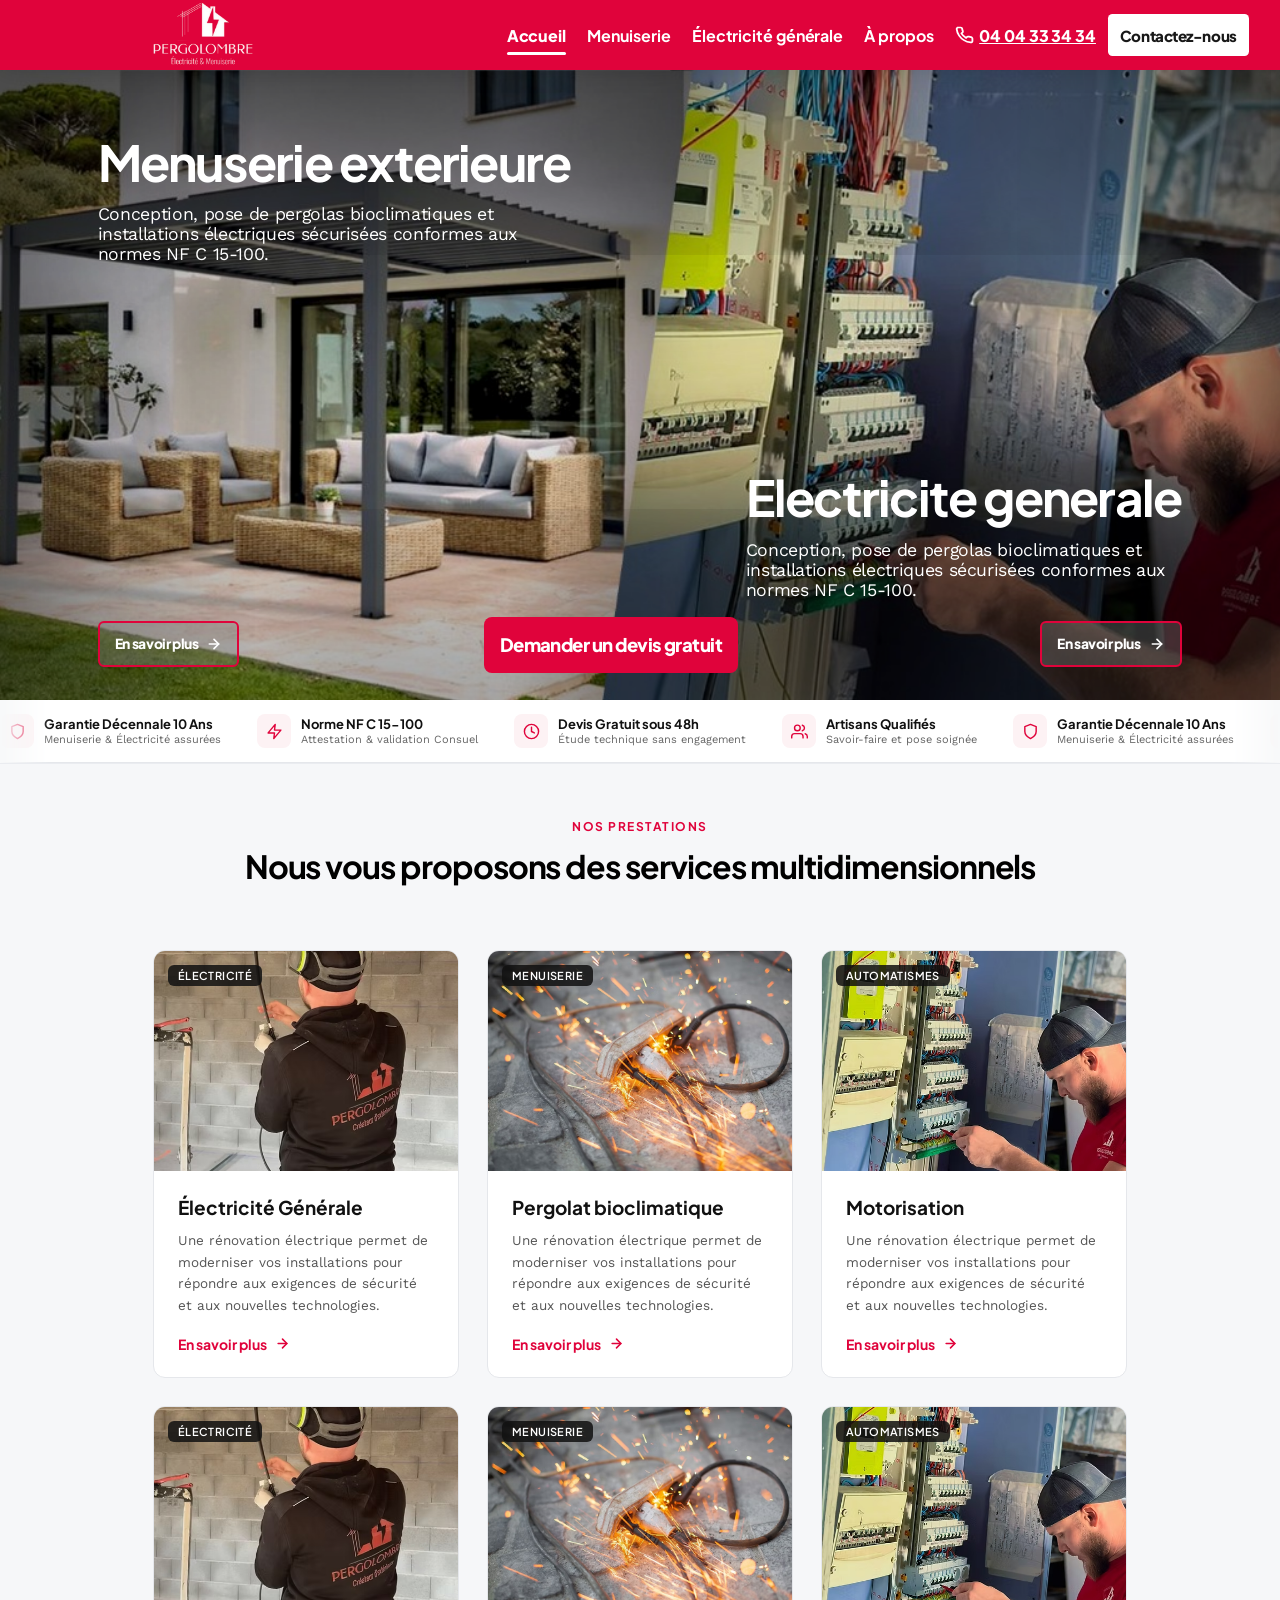
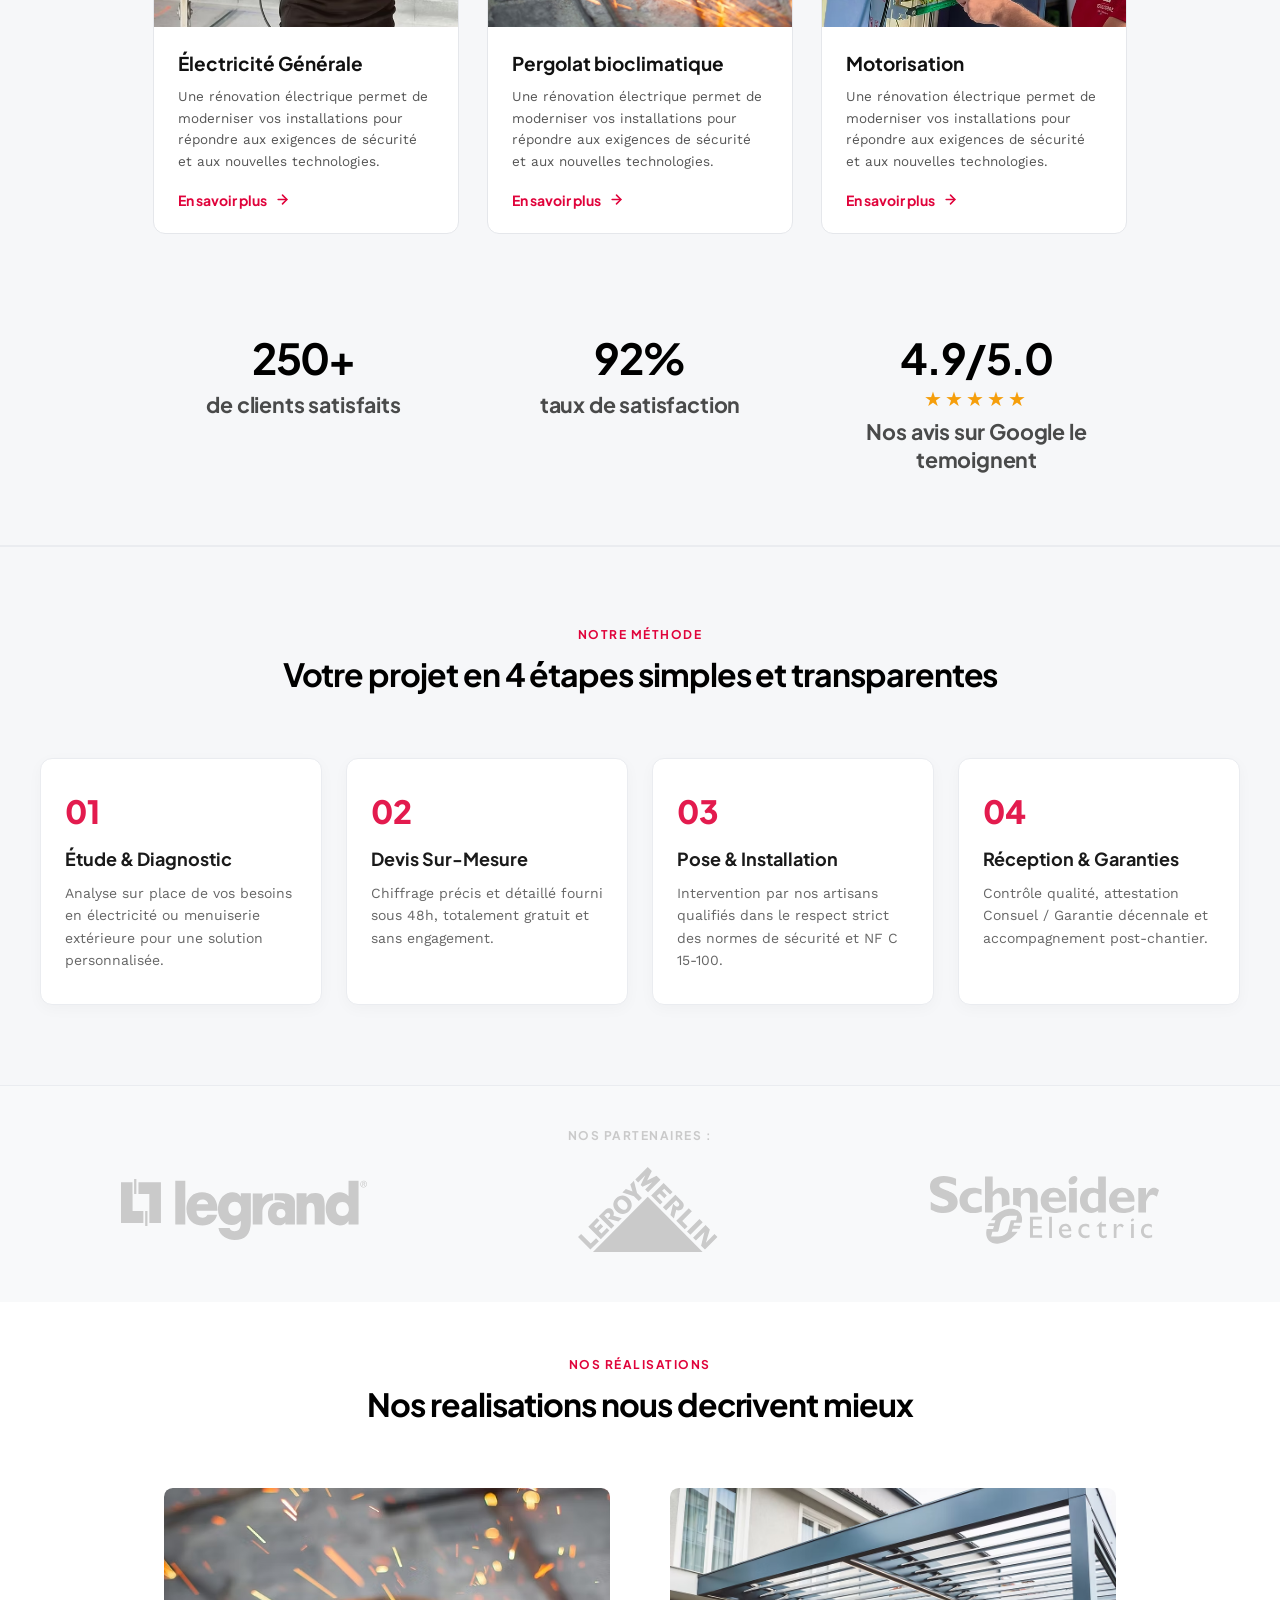
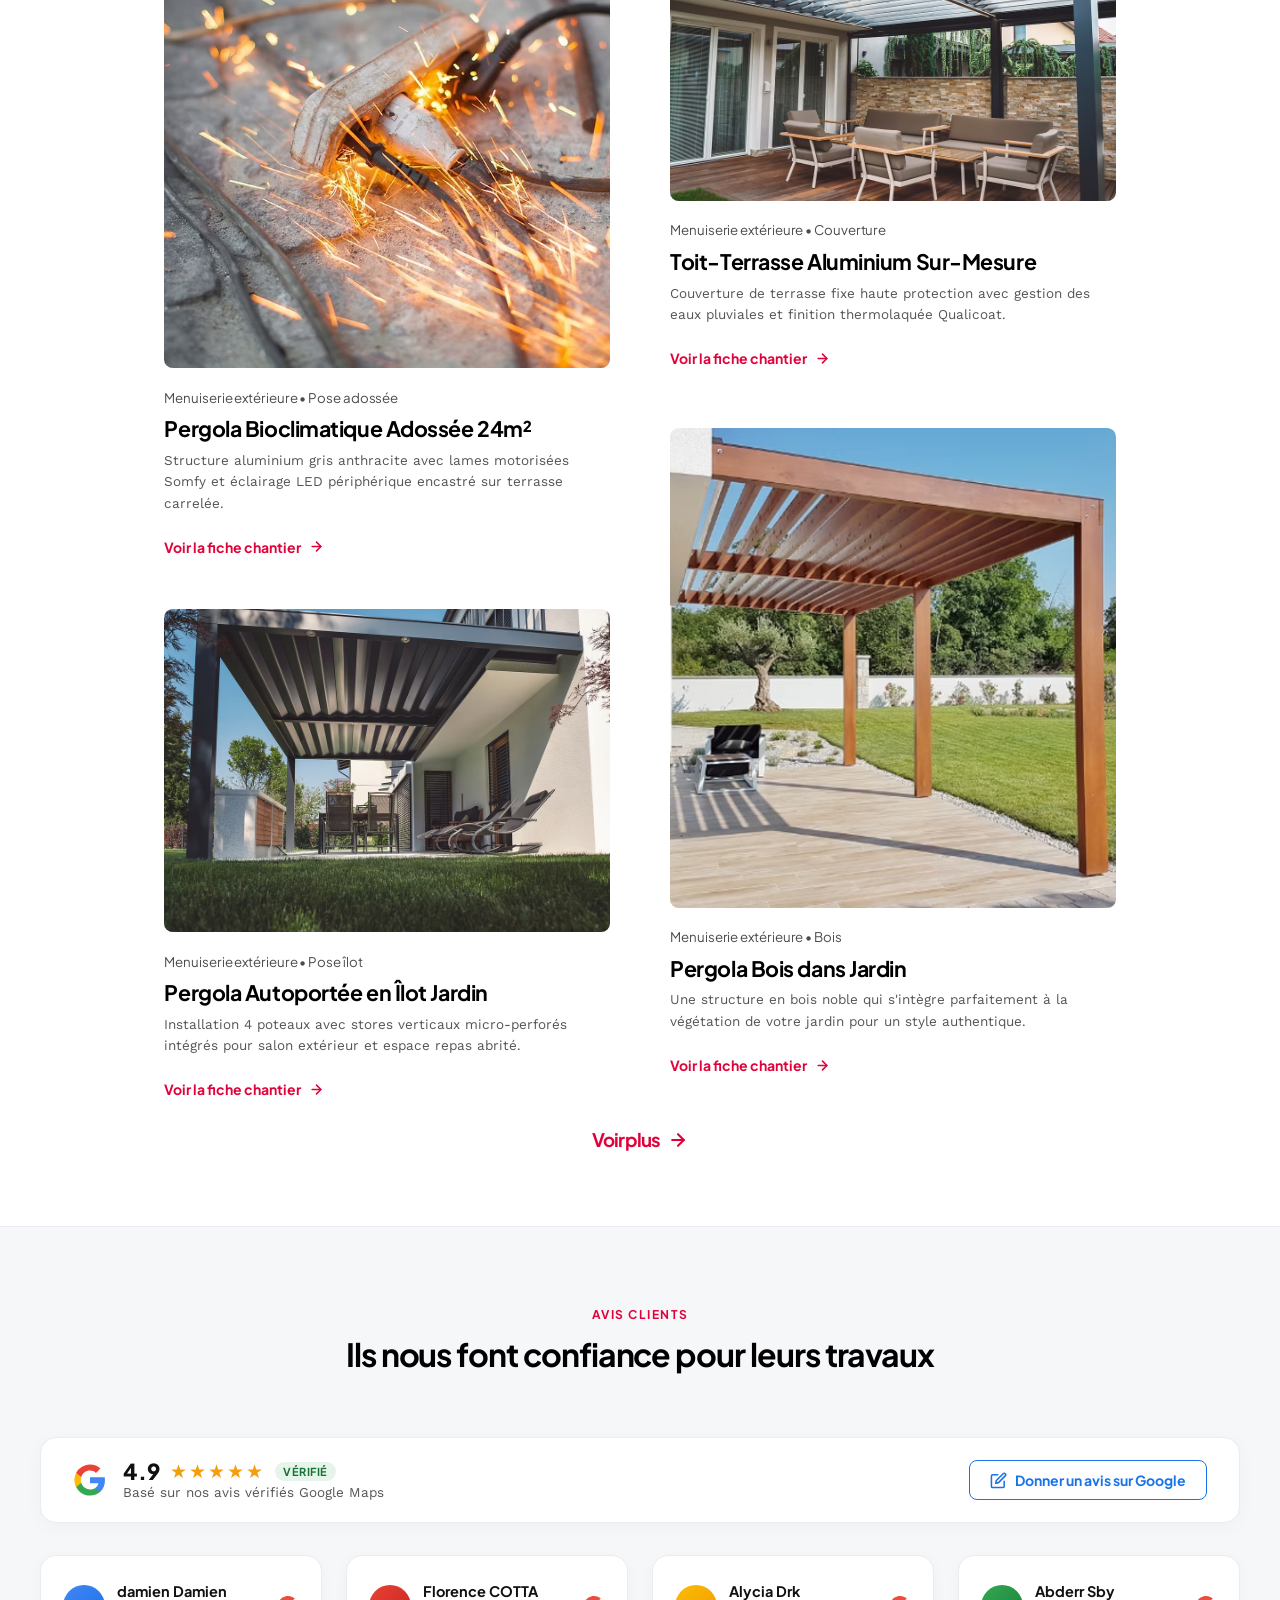
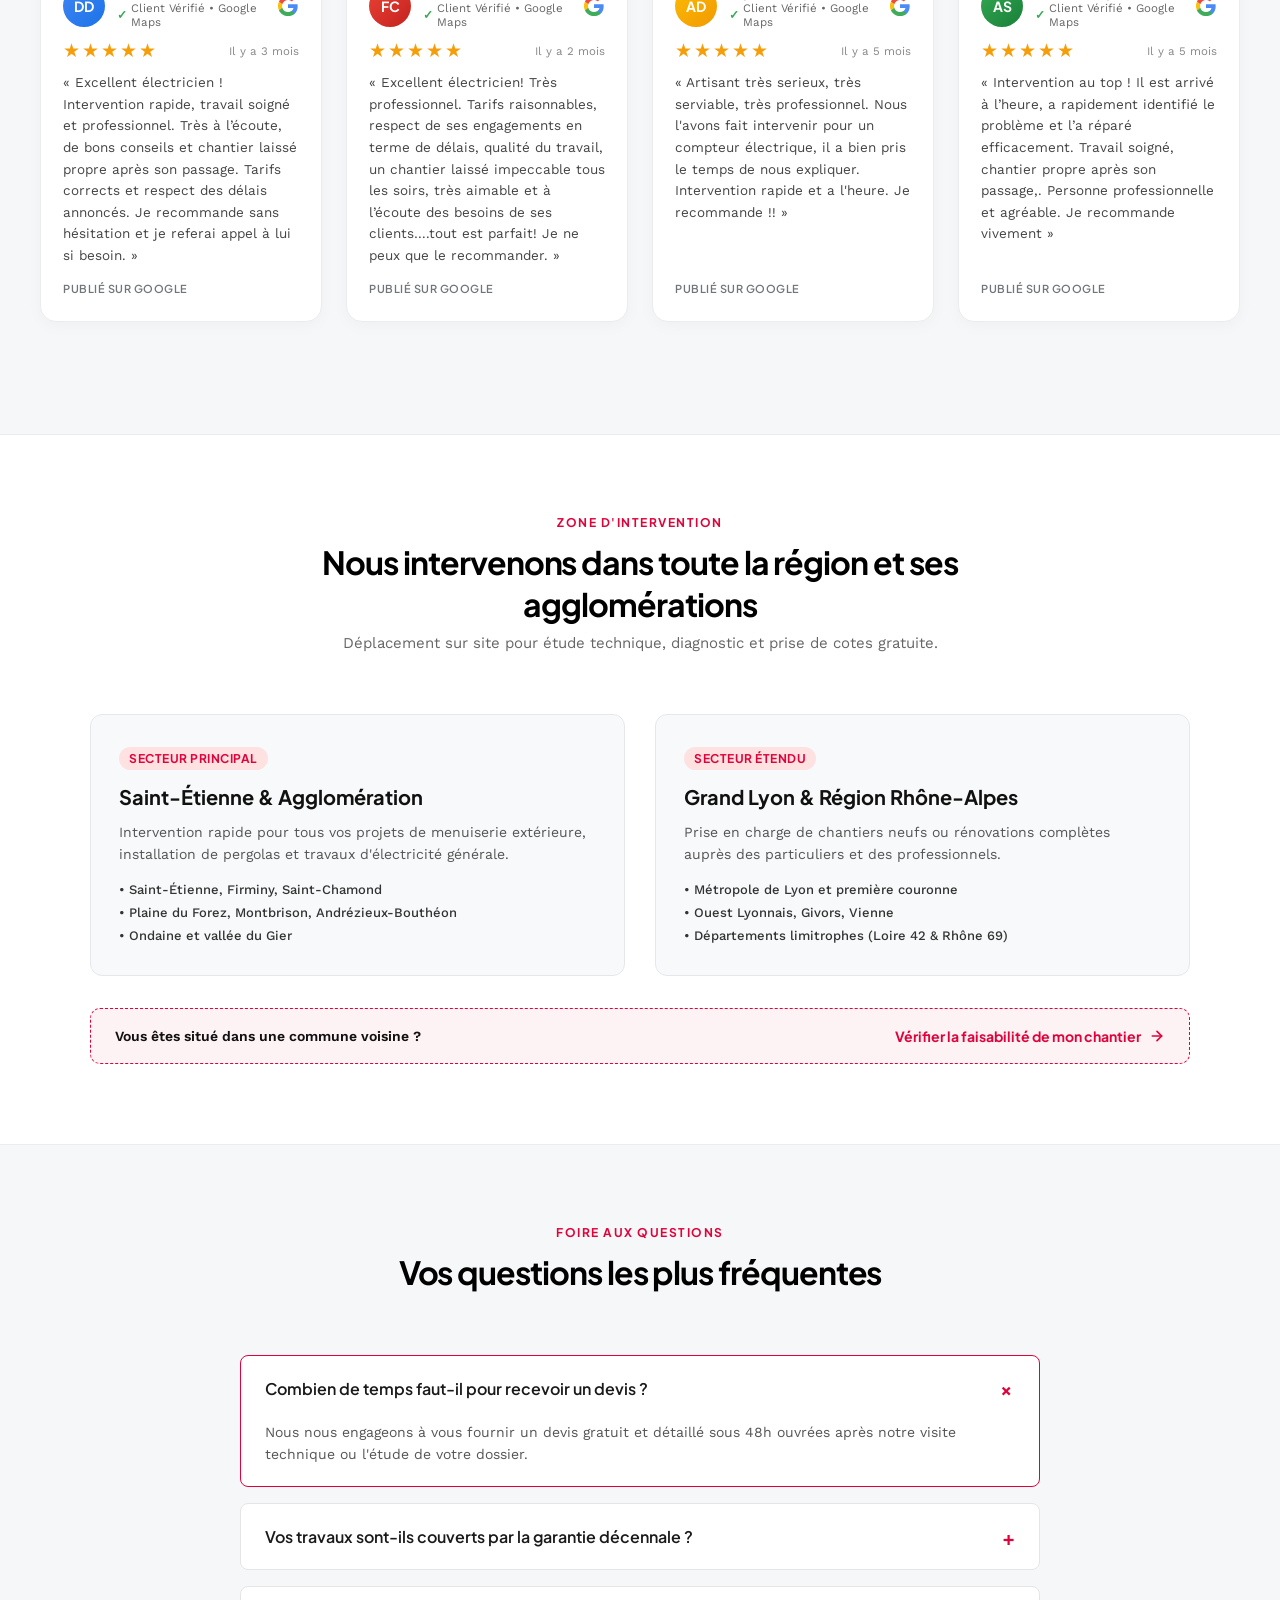
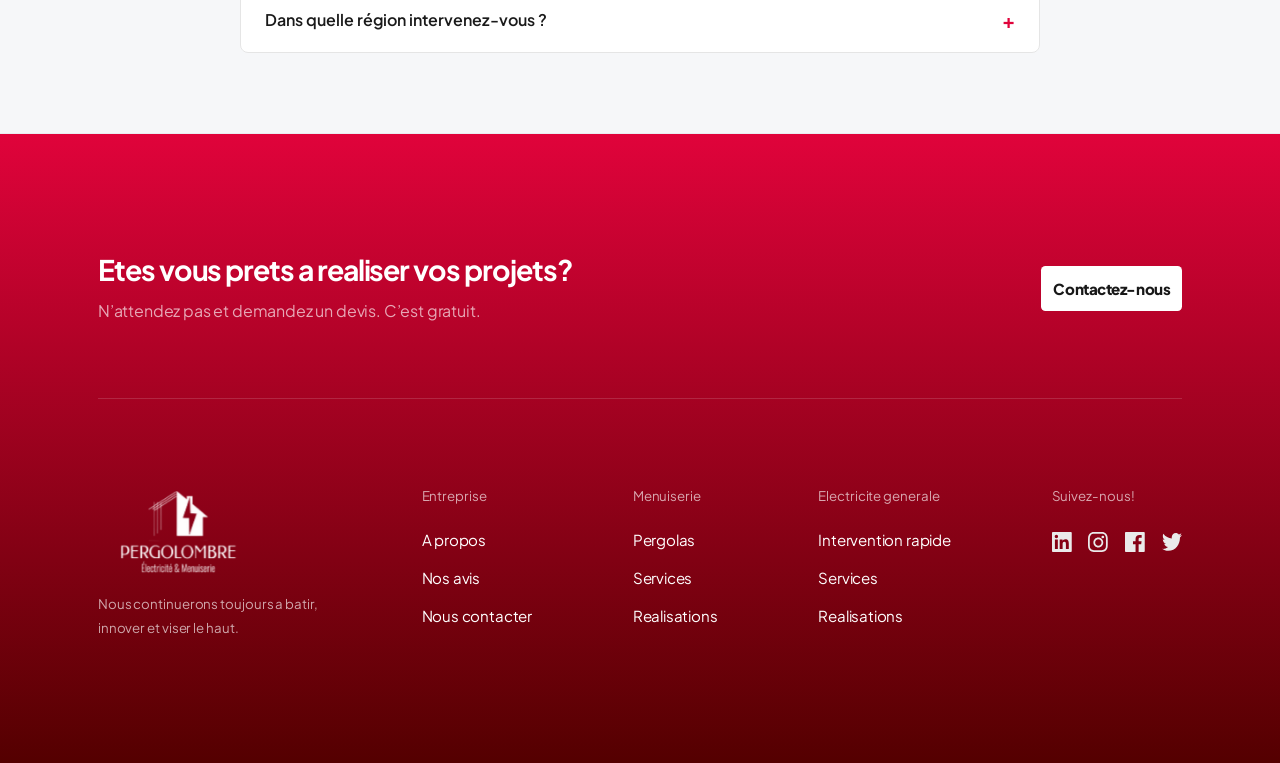
==== index.html @ 4e6cf482 "Initial commit: Pergolombre website" ====
<!DOCTYPE html>
<html lang="fr">

<head>
    <meta charset="UTF-8">
    <meta name="viewport" content="width=device-width, initial-scale=1.0">
    <title>Pergolombre - Accueil</title>
    <link rel="preconnect" href="https://fonts.googleapis.com">
    <link rel="preconnect" href="https://fonts.gstatic.com" crossorigin>
    <link
        href="https://fonts.googleapis.com/css2?family=Plus+Jakarta+Sans:wght@400;500;600;700;800&family=Work+Sans:wght@400;500;600&display=swap"
        rel="stylesheet">
    <link rel="stylesheet" href="styles.css?v=112">
</head>

<body>
    <header class="navbar-wrapper">
        <div class="navbar-container">
            <a href="index.html" class="nav-logo">
                <img src="assets/logo.png" alt="Pergolombre" class="logo-img">
            </a>

            <button class="nav-toggle" id="navToggle" aria-label="Menu de navigation" aria-expanded="false">
                <span></span>
                <span></span>
                <span></span>
            </button>

            <nav class="nav-menu" id="navMenu" aria-label="Menu principal">
                <ul class="nav-links">
                    <li class="nav-item nav-item-has-dropdown">
                        <div class="nav-item-header">
                            <a href="index.html" class="nav-link nav-link-active">Accueil</a>
                            <button type="button" class="nav-arrow-btn" aria-label="Sous-menu Accueil" aria-expanded="false">
                                <svg class="nav-arrow-icon" width="14" height="14" viewBox="0 0 24 24" fill="none" stroke="currentColor" stroke-width="2.5" stroke-linecap="round" stroke-linejoin="round" aria-hidden="true"><polyline points="6 9 12 15 18 9"></polyline></svg>
                            </button>
                        </div>
                        <ul class="nav-dropdown-menu">
                            <li><a href="index.html#services" class="nav-dropdown-link">Les prestations</a></li>
                            <li><a href="index.html#realisations" class="nav-dropdown-link">Realisations</a></li>
                            <li><a href="index.html#zone" class="nav-dropdown-link">Zones d'intervention</a></li>
                        </ul>
                    </li>

                    <li class="nav-item nav-item-has-dropdown">
                        <div class="nav-item-header">
                            <a href="menuiserie.html" class="nav-link">Menuiserie</a>
                            <button type="button" class="nav-arrow-btn" aria-label="Sous-menu Menuiserie" aria-expanded="false">
                                <svg class="nav-arrow-icon" width="14" height="14" viewBox="0 0 24 24" fill="none" stroke="currentColor" stroke-width="2.5" stroke-linecap="round" stroke-linejoin="round" aria-hidden="true"><polyline points="6 9 12 15 18 9"></polyline></svg>
                            </button>
                        </div>
                        <ul class="nav-dropdown-menu">
                            <li><a href="menuiserie.html" class="nav-dropdown-link">Pergolas</a></li>
                            <li><a href="menuiserie.html#modeles" class="nav-dropdown-link">Services</a></li>
                            <li><a href="menuiserie.html#realisations" class="nav-dropdown-link">Realisations</a></li>
                        </ul>
                    </li>

                    <li class="nav-item nav-item-has-dropdown">
                        <div class="nav-item-header">
                            <a href="electricite.html" class="nav-link">Électricité générale</a>
                            <button type="button" class="nav-arrow-btn" aria-label="Sous-menu Électricité générale" aria-expanded="false">
                                <svg class="nav-arrow-icon" width="14" height="14" viewBox="0 0 24 24" fill="none" stroke="currentColor" stroke-width="2.5" stroke-linecap="round" stroke-linejoin="round" aria-hidden="true"><polyline points="6 9 12 15 18 9"></polyline></svg>
                            </button>
                        </div>
                        <ul class="nav-dropdown-menu">
                            <li><a href="electricite.html#depannage" class="nav-dropdown-link">Intervention rapide</a></li>
                            <li><a href="electricite.html#options" class="nav-dropdown-link">Services</a></li>
                            <li><a href="electricite.html#realisations" class="nav-dropdown-link">Realisations</a></li>
                        </ul>
                    </li>

                    <li class="nav-item nav-item-has-dropdown">
                        <div class="nav-item-header">
                            <a href="apropos.html" class="nav-link">À propos</a>
                            <button type="button" class="nav-arrow-btn" aria-label="Sous-menu À propos" aria-expanded="false">
                                <svg class="nav-arrow-icon" width="14" height="14" viewBox="0 0 24 24" fill="none" stroke="currentColor" stroke-width="2.5" stroke-linecap="round" stroke-linejoin="round" aria-hidden="true"><polyline points="6 9 12 15 18 9"></polyline></svg>
                            </button>
                        </div>
                        <ul class="nav-dropdown-menu">
                            <li><a href="apropos.html" class="nav-dropdown-link">À propos</a></li>
                            <li><a href="index.html#avis" class="nav-dropdown-link">Nos avis</a></li>
                            <li><a href="contact.html" class="nav-dropdown-link">Nous contacter</a></li>
                        </ul>
                    </li>
                </ul>

                <a href="tel:0404333434" class="nav-phone">
                    <img src="assets/phone-icon.svg" alt="" class="phone-icon" width="20" height="20">
                    <span class="phone-number">04 04 33 34 34</span>
                </a>

                <a href="contact.html" class="btn-contact">Contactez-nous</a>
            </nav>
        </div>
    </header>

    <section class="hero-section">

        <!-- Background Image (Group 165) -->
        <div class="hero-background"></div>

        <div class="hero-container">
            <!-- Foreground Content Layer -->
            <div class="hero-content">

                <!-- Left Block -->
                <div class="hero-block block-left">
                    <h1 class="hero-title">Menuserie exterieure </h1>
                    <p class="hero-desc">Conception, pose de pergolas bioclimatiques et installations électriques
                        sécurisées conformes aux normes NF C 15-100.</p>
                </div>
                <a href="menuiserie.html" class="btn btn-outline btn-left">
                    <span>En savoir plus</span>
                    <svg class="cta-arrow-icon" width="16" height="16" viewBox="0 0 24 24" fill="none" stroke="currentColor" stroke-width="2.5" stroke-linecap="round" stroke-linejoin="round" aria-hidden="true"><path d="M5 12h14"/><path d="m12 5 7 7-7 7"/></svg>
                </a>

                <!-- Right Block -->
                <div class="hero-block block-right">
                    <h1 class="hero-title">Electricite generale</h1>
                    <p class="hero-desc">Conception, pose de pergolas bioclimatiques et installations électriques
                        sécurisées conformes aux normes NF C 15-100.</p>
                </div>
                <a href="electricite.html" class="btn btn-outline btn-right">
                    <span>En savoir plus</span>
                    <svg class="cta-arrow-icon" width="16" height="16" viewBox="0 0 24 24" fill="none" stroke="currentColor" stroke-width="2.5" stroke-linecap="round" stroke-linejoin="round" aria-hidden="true"><path d="M5 12h14"/><path d="m12 5 7 7-7 7"/></svg>
                </a>

                <!-- Center Button -->
                <a href="contact.html" class="btn btn-primary btn-center">Demander un devis gratuit</a>

            </div>
        </div>
    </section>

    <!-- Trust & Guarantees Bar (Construction Reassurance - Infinite Slide) -->
    <section class="guarantees-bar" aria-label="Engagements et garanties">
        <div class="guarantees-track">
            <!-- Group 1 -->
            <div class="guarantees-group">
                <div class="guarantee-item">
                    <div class="guarantee-icon-box">
                        <svg width="18" height="18" viewBox="0 0 24 24" fill="none" stroke="currentColor" stroke-width="2"
                            stroke-linecap="round" stroke-linejoin="round">
                            <path d="M12 22s8-4 8-10V5l-8-3-8 3v7c0 6 8 10 8 10z" />
                        </svg>
                    </div>
                    <div class="guarantee-content">
                        <strong class="guarantee-title">Garantie Décennale 10 Ans</strong>
                        <span class="guarantee-subtitle">Menuiserie &amp; Électricité assurées</span>
                    </div>
                </div>

                <div class="guarantee-item">
                    <div class="guarantee-icon-box">
                        <svg width="18" height="18" viewBox="0 0 24 24" fill="none" stroke="currentColor" stroke-width="2"
                            stroke-linecap="round" stroke-linejoin="round">
                            <polygon points="13 2 3 14 12 14 11 22 21 10 12 10 13 2" />
                        </svg>
                    </div>
                    <div class="guarantee-content">
                        <strong class="guarantee-title">Norme NF C 15-100</strong>
                        <span class="guarantee-subtitle">Attestation &amp; validation Consuel</span>
                    </div>
                </div>

                <div class="guarantee-item">
                    <div class="guarantee-icon-box">
                        <svg width="18" height="18" viewBox="0 0 24 24" fill="none" stroke="currentColor" stroke-width="2"
                            stroke-linecap="round" stroke-linejoin="round">
                            <circle cx="12" cy="12" r="10" />
                            <polyline points="12 6 12 12 16 14" />
                        </svg>
                    </div>
                    <div class="guarantee-content">
                        <strong class="guarantee-title">Devis Gratuit sous 48h</strong>
                        <span class="guarantee-subtitle">Étude technique sans engagement</span>
                    </div>
                </div>

                <div class="guarantee-item">
                    <div class="guarantee-icon-box">
                        <svg width="18" height="18" viewBox="0 0 24 24" fill="none" stroke="currentColor" stroke-width="2"
                            stroke-linecap="round" stroke-linejoin="round">
                            <path d="M17 21v-2a4 4 0 0 0-4-4H5a4 4 0 0 0-4 4v2" />
                            <circle cx="9" cy="7" r="4" />
                            <path d="M23 21v-2a4 4 0 0 0-3-3.87" />
                            <path d="M16 3.13a4 4 0 0 1 0 7.75" />
                        </svg>
                    </div>
                    <div class="guarantee-content">
                        <strong class="guarantee-title">Artisans Qualifiés</strong>
                        <span class="guarantee-subtitle">Savoir-faire et pose soignée</span>
                    </div>
                </div>
            </div>

            <!-- Group 2 (Duplicate for seamless loop) -->
            <div class="guarantees-group" aria-hidden="true">
                <div class="guarantee-item">
                    <div class="guarantee-icon-box">
                        <svg width="18" height="18" viewBox="0 0 24 24" fill="none" stroke="currentColor" stroke-width="2"
                            stroke-linecap="round" stroke-linejoin="round">
                            <path d="M12 22s8-4 8-10V5l-8-3-8 3v7c0 6 8 10 8 10z" />
                        </svg>
                    </div>
                    <div class="guarantee-content">
                        <strong class="guarantee-title">Garantie Décennale 10 Ans</strong>
                        <span class="guarantee-subtitle">Menuiserie &amp; Électricité assurées</span>
                    </div>
                </div>

                <div class="guarantee-item">
                    <div class="guarantee-icon-box">
                        <svg width="18" height="18" viewBox="0 0 24 24" fill="none" stroke="currentColor" stroke-width="2"
                            stroke-linecap="round" stroke-linejoin="round">
                            <polygon points="13 2 3 14 12 14 11 22 21 10 12 10 13 2" />
                        </svg>
                    </div>
                    <div class="guarantee-content">
                        <strong class="guarantee-title">Norme NF C 15-100</strong>
                        <span class="guarantee-subtitle">Attestation &amp; validation Consuel</span>
                    </div>
                </div>

                <div class="guarantee-item">
                    <div class="guarantee-icon-box">
                        <svg width="18" height="18" viewBox="0 0 24 24" fill="none" stroke="currentColor" stroke-width="2"
                            stroke-linecap="round" stroke-linejoin="round">
                            <circle cx="12" cy="12" r="10" />
                            <polyline points="12 6 12 12 16 14" />
                        </svg>
                    </div>
                    <div class="guarantee-content">
                        <strong class="guarantee-title">Devis Gratuit sous 48h</strong>
                        <span class="guarantee-subtitle">Étude technique sans engagement</span>
                    </div>
                </div>

                <div class="guarantee-item">
                    <div class="guarantee-icon-box">
                        <svg width="18" height="18" viewBox="0 0 24 24" fill="none" stroke="currentColor" stroke-width="2"
                            stroke-linecap="round" stroke-linejoin="round">
                            <path d="M17 21v-2a4 4 0 0 0-4-4H5a4 4 0 0 0-4 4v2" />
                            <circle cx="9" cy="7" r="4" />
                            <path d="M23 21v-2a4 4 0 0 0-3-3.87" />
                            <path d="M16 3.13a4 4 0 0 1 0 7.75" />
                        </svg>
                    </div>
                    <div class="guarantee-content">
                        <strong class="guarantee-title">Artisans Qualifiés</strong>
                        <span class="guarantee-subtitle">Savoir-faire et pose soignée</span>
                    </div>
                </div>
            </div>

            <!-- Group 3 (Duplicate for wide screens) -->
            <div class="guarantees-group" aria-hidden="true">
                <div class="guarantee-item">
                    <div class="guarantee-icon-box">
                        <svg width="18" height="18" viewBox="0 0 24 24" fill="none" stroke="currentColor" stroke-width="2"
                            stroke-linecap="round" stroke-linejoin="round">
                            <path d="M12 22s8-4 8-10V5l-8-3-8 3v7c0 6 8 10 8 10z" />
                        </svg>
                    </div>
                    <div class="guarantee-content">
                        <strong class="guarantee-title">Garantie Décennale 10 Ans</strong>
                        <span class="guarantee-subtitle">Menuiserie &amp; Électricité assurées</span>
                    </div>
                </div>

                <div class="guarantee-item">
                    <div class="guarantee-icon-box">
                        <svg width="18" height="18" viewBox="0 0 24 24" fill="none" stroke="currentColor" stroke-width="2"
                            stroke-linecap="round" stroke-linejoin="round">
                            <polygon points="13 2 3 14 12 14 11 22 21 10 12 10 13 2" />
                        </svg>
                    </div>
                    <div class="guarantee-content">
                        <strong class="guarantee-title">Norme NF C 15-100</strong>
                        <span class="guarantee-subtitle">Attestation &amp; validation Consuel</span>
                    </div>
                </div>

                <div class="guarantee-item">
                    <div class="guarantee-icon-box">
                        <svg width="18" height="18" viewBox="0 0 24 24" fill="none" stroke="currentColor" stroke-width="2"
                            stroke-linecap="round" stroke-linejoin="round">
                            <circle cx="12" cy="12" r="10" />
                            <polyline points="12 6 12 12 16 14" />
                        </svg>
                    </div>
                    <div class="guarantee-content">
                        <strong class="guarantee-title">Devis Gratuit sous 48h</strong>
                        <span class="guarantee-subtitle">Étude technique sans engagement</span>
                    </div>
                </div>

                <div class="guarantee-item">
                    <div class="guarantee-icon-box">
                        <svg width="18" height="18" viewBox="0 0 24 24" fill="none" stroke="currentColor" stroke-width="2"
                            stroke-linecap="round" stroke-linejoin="round">
                            <path d="M17 21v-2a4 4 0 0 0-4-4H5a4 4 0 0 0-4 4v2" />
                            <circle cx="9" cy="7" r="4" />
                            <path d="M23 21v-2a4 4 0 0 0-3-3.87" />
                            <path d="M16 3.13a4 4 0 0 1 0 7.75" />
                        </svg>
                    </div>
                    <div class="guarantee-content">
                        <strong class="guarantee-title">Artisans Qualifiés</strong>
                        <span class="guarantee-subtitle">Savoir-faire et pose soignée</span>
                    </div>
                </div>
            </div>

            <!-- Group 4 (Duplicate for wide screens) -->
            <div class="guarantees-group" aria-hidden="true">
                <div class="guarantee-item">
                    <div class="guarantee-icon-box">
                        <svg width="18" height="18" viewBox="0 0 24 24" fill="none" stroke="currentColor" stroke-width="2"
                            stroke-linecap="round" stroke-linejoin="round">
                            <path d="M12 22s8-4 8-10V5l-8-3-8 3v7c0 6 8 10 8 10z" />
                        </svg>
                    </div>
                    <div class="guarantee-content">
                        <strong class="guarantee-title">Garantie Décennale 10 Ans</strong>
                        <span class="guarantee-subtitle">Menuiserie &amp; Électricité assurées</span>
                    </div>
                </div>

                <div class="guarantee-item">
                    <div class="guarantee-icon-box">
                        <svg width="18" height="18" viewBox="0 0 24 24" fill="none" stroke="currentColor" stroke-width="2"
                            stroke-linecap="round" stroke-linejoin="round">
                            <polygon points="13 2 3 14 12 14 11 22 21 10 12 10 13 2" />
                        </svg>
                    </div>
                    <div class="guarantee-content">
                        <strong class="guarantee-title">Norme NF C 15-100</strong>
                        <span class="guarantee-subtitle">Attestation &amp; validation Consuel</span>
                    </div>
                </div>

                <div class="guarantee-item">
                    <div class="guarantee-icon-box">
                        <svg width="18" height="18" viewBox="0 0 24 24" fill="none" stroke="currentColor" stroke-width="2"
                            stroke-linecap="round" stroke-linejoin="round">
                            <circle cx="12" cy="12" r="10" />
                            <polyline points="12 6 12 12 16 14" />
                        </svg>
                    </div>
                    <div class="guarantee-content">
                        <strong class="guarantee-title">Devis Gratuit sous 48h</strong>
                        <span class="guarantee-subtitle">Étude technique sans engagement</span>
                    </div>
                </div>

                <div class="guarantee-item">
                    <div class="guarantee-icon-box">
                        <svg width="18" height="18" viewBox="0 0 24 24" fill="none" stroke="currentColor" stroke-width="2"
                            stroke-linecap="round" stroke-linejoin="round">
                            <path d="M17 21v-2a4 4 0 0 0-4-4H5a4 4 0 0 0-4 4v2" />
                            <circle cx="9" cy="7" r="4" />
                            <path d="M23 21v-2a4 4 0 0 0-3-3.87" />
                            <path d="M16 3.13a4 4 0 0 1 0 7.75" />
                        </svg>
                    </div>
                    <div class="guarantee-content">
                        <strong class="guarantee-title">Artisans Qualifiés</strong>
                        <span class="guarantee-subtitle">Savoir-faire et pose soignée</span>
                    </div>
                </div>
            </div>
        </div>
    </section>

    <!-- Nos Services & Facts Section -->
    <section class="services-section" id="services">
        <div class="services-container">

            <!-- Section Header -->
            <div class="section-header text-center">
                <span class="section-tag">Nos Prestations</span>
                <h2 class="section-title">Nous vous proposons des services multidimensionnels</h2>
            </div>

            <!-- Service Cards Grid -->
            <div class="services-grid">
                <!-- Card 1: Electricite Generale -->
                <div class="service-card">
                    <div class="service-img-wrapper">
                        <img src="assets/service-electricite.png" alt="Électricité Générale" class="card-img">
                        <span class="service-badge">Électricité</span>
                    </div>
                    <div class="service-card-body">
                        <h3 class="card-title">Électricité Générale</h3>
                        <p class="card-desc">Une rénovation électrique permet de moderniser vos installations pour
                            répondre aux exigences de sécurité et aux nouvelles technologies.</p>
                        <a href="electricite.html" class="card-link"><span>En savoir plus</span><svg class="cta-arrow-icon" width="15" height="15" viewBox="0 0 24 24" fill="none" stroke="currentColor" stroke-width="2.5" stroke-linecap="round" stroke-linejoin="round" aria-hidden="true"><path d="M5 12h14"/><path d="m12 5 7 7-7 7"/></svg></a>
                    </div>
                </div>

                <!-- Card 2: Pergolat bioclimatique -->
                <div class="service-card">
                    <div class="service-img-wrapper">
                        <img src="assets/service-pergola.png" alt="Pergolat bioclimatique" class="card-img">
                        <span class="service-badge">Menuiserie</span>
                    </div>
                    <div class="service-card-body">
                        <h3 class="card-title">Pergolat bioclimatique</h3>
                        <p class="card-desc">Une rénovation électrique permet de moderniser vos installations pour
                            répondre aux exigences de sécurité et aux nouvelles technologies.</p>
                        <a href="menuiserie.html" class="card-link"><span>En savoir plus</span><svg class="cta-arrow-icon" width="15" height="15" viewBox="0 0 24 24" fill="none" stroke="currentColor" stroke-width="2.5" stroke-linecap="round" stroke-linejoin="round" aria-hidden="true"><path d="M5 12h14"/><path d="m12 5 7 7-7 7"/></svg></a>
                    </div>
                </div>

                <!-- Card 3: Motorisation -->
                <div class="service-card">
                    <div class="service-img-wrapper">
                        <img src="assets/service-motorisation.png" alt="Motorisation" class="card-img">
                        <span class="service-badge">Automatismes</span>
                    </div>
                    <div class="service-card-body">
                        <h3 class="card-title">Motorisation</h3>
                        <p class="card-desc">Une rénovation électrique permet de moderniser vos installations pour
                            répondre aux exigences de sécurité et aux nouvelles technologies.</p>
                        <a href="menuiserie.html#options" class="card-link"><span>En savoir plus</span><svg class="cta-arrow-icon" width="15" height="15" viewBox="0 0 24 24" fill="none" stroke="currentColor" stroke-width="2.5" stroke-linecap="round" stroke-linejoin="round" aria-hidden="true"><path d="M5 12h14"/><path d="m12 5 7 7-7 7"/></svg></a>
                    </div>
                </div>

                <!-- Card 4 (Duplicate 1): Electricite Generale -->
                <div class="service-card">
                    <div class="service-img-wrapper">
                        <img src="assets/service-electricite.png" alt="Électricité Générale" class="card-img">
                        <span class="service-badge">Électricité</span>
                    </div>
                    <div class="service-card-body">
                        <h3 class="card-title">Électricité Générale</h3>
                        <p class="card-desc">Une rénovation électrique permet de moderniser vos installations pour
                            répondre aux exigences de sécurité et aux nouvelles technologies.</p>
                        <a href="electricite.html" class="card-link"><span>En savoir plus</span><svg class="cta-arrow-icon" width="15" height="15" viewBox="0 0 24 24" fill="none" stroke="currentColor" stroke-width="2.5" stroke-linecap="round" stroke-linejoin="round" aria-hidden="true"><path d="M5 12h14"/><path d="m12 5 7 7-7 7"/></svg></a>
                    </div>
                </div>

                <!-- Card 5 (Duplicate 2): Pergolat bioclimatique -->
                <div class="service-card">
                    <div class="service-img-wrapper">
                        <img src="assets/service-pergola.png" alt="Pergolat bioclimatique" class="card-img">
                        <span class="service-badge">Menuiserie</span>
                    </div>
                    <div class="service-card-body">
                        <h3 class="card-title">Pergolat bioclimatique</h3>
                        <p class="card-desc">Une rénovation électrique permet de moderniser vos installations pour
                            répondre aux exigences de sécurité et aux nouvelles technologies.</p>
                        <a href="menuiserie.html" class="card-link"><span>En savoir plus</span><svg class="cta-arrow-icon" width="15" height="15" viewBox="0 0 24 24" fill="none" stroke="currentColor" stroke-width="2.5" stroke-linecap="round" stroke-linejoin="round" aria-hidden="true"><path d="M5 12h14"/><path d="m12 5 7 7-7 7"/></svg></a>
                    </div>
                </div>

                <!-- Card 6 (Duplicate 3): Motorisation -->
                <div class="service-card">
                    <div class="service-img-wrapper">
                        <img src="assets/service-motorisation.png" alt="Motorisation" class="card-img">
                        <span class="service-badge">Automatismes</span>
                    </div>
                    <div class="service-card-body">
                        <h3 class="card-title">Motorisation</h3>
                        <p class="card-desc">Une rénovation électrique permet de moderniser vos installations pour
                            répondre aux exigences de sécurité et aux nouvelles technologies.</p>
                        <a href="menuiserie.html#options" class="card-link"><span>En savoir plus</span><svg class="cta-arrow-icon" width="15" height="15" viewBox="0 0 24 24" fill="none" stroke="currentColor" stroke-width="2.5" stroke-linecap="round" stroke-linejoin="round" aria-hidden="true"><path d="M5 12h14"/><path d="m12 5 7 7-7 7"/></svg></a>
                    </div>
                </div>
            </div>

            <!-- Facts / Statistics -->
            <div class="facts-container" id="a-propos">
                <div class="fact-item">
                    <span class="fact-number">250+</span>
                    <span class="fact-label">de clients satisfaits</span>
                </div>
                <div class="fact-item">
                    <span class="fact-number">92%</span>
                    <span class="fact-label">taux de satisfaction</span>
                </div>
                <div class="fact-item">
                    <span class="fact-number">4.9/5.0</span>
                    <span class="fact-stars">★★★★★</span>
                    <span class="fact-label">Nos avis sur Google le<br>temoignent</span>
                </div>
            </div>

        </div>
    </section>

    <!-- Section Processus en 4 Etapes -->
    <section class="process-section" id="processus">
        <div class="process-container">
            <div class="section-header text-center">
                <span class="section-tag">Notre Méthode</span>
                <h2 class="section-title">Votre projet en 4 étapes simples et transparentes</h2>
            </div>
            <div class="process-grid">
                <div class="process-card">
                    <div class="process-number">01</div>
                    <h3 class="process-title">Étude &amp; Diagnostic</h3>
                    <p class="process-desc">Analyse sur place de vos besoins en électricité ou menuiserie extérieure
                        pour une solution personnalisée.</p>
                </div>
                <div class="process-card">
                    <div class="process-number">02</div>
                    <h3 class="process-title">Devis Sur-Mesure</h3>
                    <p class="process-desc">Chiffrage précis et détaillé fourni sous 48h, totalement gratuit et sans
                        engagement.</p>
                </div>
                <div class="process-card">
                    <div class="process-number">03</div>
                    <h3 class="process-title">Pose &amp; Installation</h3>
                    <p class="process-desc">Intervention par nos artisans qualifiés dans le respect strict des normes de
                        sécurité et NF C 15-100.</p>
                </div>
                <div class="process-card">
                    <div class="process-number">04</div>
                    <h3 class="process-title">Réception &amp; Garanties</h3>
                    <p class="process-desc">Contrôle qualité, attestation Consuel / Garantie décennale et accompagnement
                        post-chantier.</p>
                </div>
            </div>
        </div>
    </section>

    <!-- Partners Section (Placed between Notre Méthode and Nos Réalisations) -->
    <section class="partners-section">
        <div class="partners-container">
            <span class="partners-label">Nos partenaires : </span>
            <div class="partners-logos">
                <img src="assets/partner_logo_1.svg" alt="Legrand" class="partner-logo partner-logo-legrand" width="277" height="68">
                <img src="assets/partner_logo_2.svg" alt="Somfy" class="partner-logo partner-logo-somfy" width="158" height="96">
                <img src="assets/partner_logo_3.svg" alt="Schneider Electric" class="partner-logo partner-logo-schneider" width="259" height="76">
            </div>
        </div>
    </section>

    <!-- Realisations Section (Nos Réalisations - Visual Proof) -->
    <section class="realisations-section" id="realisations">
        <div class="realisations-container">

            <!-- Section Header -->
            <div class="section-header text-center">
                <span class="section-tag">Nos réalisations</span>
                <h2 class="section-title">Nos realisations nous decrivent mieux</h2>
            </div>

            <!-- Staggered 2-Column Works Grid -->
            <div class="works-grid">

                <!-- Left Column -->
                <div class="works-col works-col-left">
                    <div class="work-card">
                        <img src="assets/service-pergola.png" alt="Pergola Bioclimatique Adossée 24m²"
                            class="work-img work-img-tall">
                        <div class="work-info">
                            <span class="work-category">Menuiserie extérieure • Pose adossée</span>
                            <h3 class="work-title">Pergola Bioclimatique Adossée 24m²</h3>
                            <p class="card-desc">Structure aluminium gris anthracite avec lames motorisées Somfy et éclairage LED périphérique encastré sur terrasse carrelée.</p>
                            <a href="realisation-1.html" class="card-link"><span>Voir la fiche chantier</span><svg class="cta-arrow-icon" width="15" height="15" viewBox="0 0 24 24" fill="none" stroke="currentColor" stroke-width="2.5" stroke-linecap="round" stroke-linejoin="round" aria-hidden="true"><path d="M5 12h14"/><path d="m12 5 7 7-7 7"/></svg></a>
                        </div>
                    </div>

                    <div class="work-card">
                        <img src="assets/pergola-lifestyle.png" alt="Pergola Autoportée en Îlot Jardin"
                            class="work-img work-img-short-left">
                        <div class="work-info">
                            <span class="work-category">Menuiserie extérieure • Pose îlot</span>
                            <h3 class="work-title">Pergola Autoportée en Îlot Jardin</h3>
                            <p class="card-desc">Installation 4 poteaux avec stores verticaux micro-perforés intégrés pour salon extérieur et espace repas abrité.</p>
                            <a href="realisation-1.html" class="card-link"><span>Voir la fiche chantier</span><svg class="cta-arrow-icon" width="15" height="15" viewBox="0 0 24 24" fill="none" stroke="currentColor" stroke-width="2.5" stroke-linecap="round" stroke-linejoin="round" aria-hidden="true"><path d="M5 12h14"/><path d="m12 5 7 7-7 7"/></svg></a>
                        </div>
                    </div>
                </div>

                <!-- Right Column -->
                <div class="works-col works-col-right">
                    <div class="work-card">
                        <img src="assets/pergola-project1.png" alt="Toit-Terrasse Aluminium Sur-Mesure"
                            class="work-img work-img-short-right">
                        <div class="work-info">
                            <span class="work-category">Menuiserie extérieure • Couverture</span>
                            <h3 class="work-title">Toit-Terrasse Aluminium Sur-Mesure</h3>
                            <p class="card-desc">Couverture de terrasse fixe haute protection avec gestion des eaux pluviales et finition thermolaquée Qualicoat.</p>
                            <a href="realisation-1.html" class="card-link"><span>Voir la fiche chantier</span><svg class="cta-arrow-icon" width="15" height="15" viewBox="0 0 24 24" fill="none" stroke="currentColor" stroke-width="2.5" stroke-linecap="round" stroke-linejoin="round" aria-hidden="true"><path d="M5 12h14"/><path d="m12 5 7 7-7 7"/></svg></a>
                        </div>
                    </div>

                    <div class="work-card">
                        <img src="assets/pergola-project2.png" alt="Pergola Bois dans Jardin"
                            class="work-img work-img-tall">
                        <div class="work-info">
                            <span class="work-category">Menuiserie extérieure • Bois</span>
                            <h3 class="work-title">Pergola Bois dans Jardin</h3>
                            <p class="card-desc">Une structure en bois noble qui s'intègre parfaitement à la végétation de votre jardin pour un style authentique.</p>
                            <a href="realisation-1.html" class="card-link"><span>Voir la fiche chantier</span><svg class="cta-arrow-icon" width="15" height="15" viewBox="0 0 24 24" fill="none" stroke="currentColor" stroke-width="2.5" stroke-linecap="round" stroke-linejoin="round" aria-hidden="true"><path d="M5 12h14"/><path d="m12 5 7 7-7 7"/></svg></a>
                        </div>
                    </div>
                </div>

            </div>

            <!-- View More Link -->
            <div class="works-more">
                <a href="menuiserie.html#realisations" class="btn-more"><span>Voir plus</span><svg class="cta-arrow-icon" width="20" height="20" viewBox="0 0 24 24" fill="none" stroke="currentColor" stroke-width="2.5" stroke-linecap="round" stroke-linejoin="round" aria-hidden="true"><path d="M5 12h14"/><path d="m12 5 7 7-7 7"/></svg></a>
            </div>

        </div>
    </section>

    <!-- Section Avis Clients & Témoignages -->
    <section class="testimonials-section" id="avis">
        <div class="testimonials-container">
            <div class="section-header text-center">
                <span class="section-tag">Avis Clients</span>
                <h2 class="section-title">Ils nous font confiance pour leurs travaux</h2>
            </div>
            <!-- Custom Native Google Reviews Widget (No third-party branding) -->
            <div class="google-reviews-widget">
                
                <!-- Widget Top Trust Bar -->
                <div class="gr-header-bar">
                    <div class="gr-brand-box">
                        <svg class="gr-google-logo" width="34" height="34" viewBox="0 0 24 24">
                            <path fill="#4285F4" d="M22.56 12.25c0-.78-.07-1.53-.2-2.25H12v4.26h5.92c-.26 1.37-1.04 2.53-2.21 3.31v2.77h3.57c2.08-1.92 3.28-4.74 3.28-8.09z"/>
                            <path fill="#34A853" d="M12 23c2.97 0 5.46-.98 7.28-2.66l-3.57-2.77c-.98.66-2.23 1.06-3.71 1.06-2.86 0-5.29-1.93-6.16-4.53H2.18v2.84C3.99 20.53 7.7 23 12 23z"/>
                            <path fill="#FBBC05" d="M5.84 14.09c-.22-.66-.35-1.36-.35-2.09s.13-1.43.35-2.09V7.06H2.18C1.43 8.55 1 10.22 1 12s.43 3.45 1.18 4.94l2.85-2.22.81-.63z"/>
                            <path fill="#EA4335" d="M12 5.38c1.62 0 3.06.56 4.21 1.64l3.15-3.15C17.45 2.09 14.97 1 12 1 7.7 1 3.99 3.47 2.18 7.06l3.66 2.84c.87-2.6 3.3-4.52 6.16-4.52z"/>
                        </svg>
                        <div class="gr-score-info">
                            <div class="gr-rating-row">
                                <span class="gr-score-number">4.9</span>
                                <div class="gr-stars">★★★★★</div>
                                <span class="gr-verified-pill">Vérifié</span>
                            </div>
                            <span class="gr-review-count">Basé sur nos avis vérifiés Google Maps</span>
                        </div>
                    </div>

                    <div class="gr-header-actions">
                        <a href="https://maps.app.goo.gl/z8s1uYr6p1H6dyJA8" target="_blank" rel="noopener noreferrer" class="btn-google-review">
                            <svg width="17" height="17" viewBox="0 0 24 24" fill="none" stroke="currentColor" stroke-width="2.2" stroke-linecap="round" stroke-linejoin="round">
                                <path d="M11 4H4a2 2 0 0 0-2 2v14a2 2 0 0 0 2 2h14a2 2 0 0 0 2-2v-7"/>
                                <path d="M18.5 2.5a2.121 2.121 0 0 1 3 3L12 15l-4 1 1-4 9.5-9.5z"/>
                            </svg>
                            Donner un avis sur Google
                        </a>
                    </div>
                </div>

                <!-- Carousel Slider Container -->
                <div class="gr-slider-wrapper">
                    <button class="gr-nav-btn gr-nav-prev" id="grPrevBtn" aria-label="Avis précédent">
                        <svg width="22" height="22" viewBox="0 0 24 24" fill="none" stroke="currentColor" stroke-width="2.5" stroke-linecap="round" stroke-linejoin="round"><path d="M15 18l-6-6 6-6"/></svg>
                    </button>

                    <div class="gr-cards-track" id="grTrack">
                        <!-- Review 1 -->
                        <div class="gr-card">
                            <div class="gr-card-top">
                                <div class="gr-user-avatar avatar-1">DD</div>
                                <div class="gr-user-meta">
                                    <strong class="gr-user-name">damien Damien</strong>
                                    <span class="gr-user-badge"><span class="gr-check">✓</span> Client Vérifié • Google Maps</span>
                                </div>
                                <svg class="gr-card-glogo" width="22" height="22" viewBox="0 0 24 24">
                                    <path fill="#4285F4" d="M22.56 12.25c0-.78-.07-1.53-.2-2.25H12v4.26h5.92c-.26 1.37-1.04 2.53-2.21 3.31v2.77h3.57c2.08-1.92 3.28-4.74 3.28-8.09z"/>
                                    <path fill="#34A853" d="M12 23c2.97 0 5.46-.98 7.28-2.66l-3.57-2.77c-.98.66-2.23 1.06-3.71 1.06-2.86 0-5.29-1.93-6.16-4.53H2.18v2.84C3.99 20.53 7.7 23 12 23z"/>
                                    <path fill="#FBBC05" d="M5.84 14.09c-.22-.66-.35-1.36-.35-2.09s.13-1.43.35-2.09V7.06H2.18C1.43 8.55 1 10.22 1 12s.43 3.45 1.18 4.94l2.85-2.22.81-.63z"/>
                                    <path fill="#EA4335" d="M12 5.38c1.62 0 3.06.56 4.21 1.64l3.15-3.15C17.45 2.09 14.97 1 12 1 7.7 1 3.99 3.47 2.18 7.06l3.66 2.84c.87-2.6 3.3-4.52 6.16-4.52z"/>
                                </svg>
                            </div>
                            <div class="gr-rating-line">
                                <div class="gr-stars">★★★★★</div>
                                <span class="gr-date">Il y a 3 mois</span>
                            </div>
                            <p class="gr-text">« Excellent électricien ! Intervention rapide, travail soigné et professionnel. Très à l’écoute, de bons conseils et chantier laissé propre après son passage. Tarifs corrects et respect des délais annoncés. Je recommande sans hésitation et je referai appel à lui si besoin. »</p>
                            <span class="gr-verified-tag">Publié sur Google</span>
                        </div>

                        <!-- Review 2 -->
                        <div class="gr-card">
                            <div class="gr-card-top">
                                <div class="gr-user-avatar avatar-2">FC</div>
                                <div class="gr-user-meta">
                                    <strong class="gr-user-name">Florence COTTA</strong>
                                    <span class="gr-user-badge"><span class="gr-check">✓</span> Client Vérifié • Google Maps</span>
                                </div>
                                <svg class="gr-card-glogo" width="22" height="22" viewBox="0 0 24 24">
                                    <path fill="#4285F4" d="M22.56 12.25c0-.78-.07-1.53-.2-2.25H12v4.26h5.92c-.26 1.37-1.04 2.53-2.21 3.31v2.77h3.57c2.08-1.92 3.28-4.74 3.28-8.09z"/>
                                    <path fill="#34A853" d="M12 23c2.97 0 5.46-.98 7.28-2.66l-3.57-2.77c-.98.66-2.23 1.06-3.71 1.06-2.86 0-5.29-1.93-6.16-4.53H2.18v2.84C3.99 20.53 7.7 23 12 23z"/>
                                    <path fill="#FBBC05" d="M5.84 14.09c-.22-.66-.35-1.36-.35-2.09s.13-1.43.35-2.09V7.06H2.18C1.43 8.55 1 10.22 1 12s.43 3.45 1.18 4.94l2.85-2.22.81-.63z"/>
                                    <path fill="#EA4335" d="M12 5.38c1.62 0 3.06.56 4.21 1.64l3.15-3.15C17.45 2.09 14.97 1 12 1 7.7 1 3.99 3.47 2.18 7.06l3.66 2.84c.87-2.6 3.3-4.52 6.16-4.52z"/>
                                </svg>
                            </div>
                            <div class="gr-rating-line">
                                <div class="gr-stars">★★★★★</div>
                                <span class="gr-date">Il y a 2 mois</span>
                            </div>
                            <p class="gr-text">« Excellent électricien! Très professionnel. Tarifs raisonnables, respect de ses engagements en terme de délais, qualité du travail, un chantier laissé impeccable tous les soirs, très aimable et à l’écoute des besoins de ses clients….tout est parfait! Je ne peux que le recommander. »</p>
                            <span class="gr-verified-tag">Publié sur Google</span>
                        </div>

                        <!-- Review 3 -->
                        <div class="gr-card">
                            <div class="gr-card-top">
                                <div class="gr-user-avatar avatar-3">AD</div>
                                <div class="gr-user-meta">
                                    <strong class="gr-user-name">Alycia Drk</strong>
                                    <span class="gr-user-badge"><span class="gr-check">✓</span> Client Vérifié • Google Maps</span>
                                </div>
                                <svg class="gr-card-glogo" width="22" height="22" viewBox="0 0 24 24">
                                    <path fill="#4285F4" d="M22.56 12.25c0-.78-.07-1.53-.2-2.25H12v4.26h5.92c-.26 1.37-1.04 2.53-2.21 3.31v2.77h3.57c2.08-1.92 3.28-4.74 3.28-8.09z"/>
                                    <path fill="#34A853" d="M12 23c2.97 0 5.46-.98 7.28-2.66l-3.57-2.77c-.98.66-2.23 1.06-3.71 1.06-2.86 0-5.29-1.93-6.16-4.53H2.18v2.84C3.99 20.53 7.7 23 12 23z"/>
                                    <path fill="#FBBC05" d="M5.84 14.09c-.22-.66-.35-1.36-.35-2.09s.13-1.43.35-2.09V7.06H2.18C1.43 8.55 1 10.22 1 12s.43 3.45 1.18 4.94l2.85-2.22.81-.63z"/>
                                    <path fill="#EA4335" d="M12 5.38c1.62 0 3.06.56 4.21 1.64l3.15-3.15C17.45 2.09 14.97 1 12 1 7.7 1 3.99 3.47 2.18 7.06l3.66 2.84c.87-2.6 3.3-4.52 6.16-4.52z"/>
                                </svg>
                            </div>
                            <div class="gr-rating-line">
                                <div class="gr-stars">★★★★★</div>
                                <span class="gr-date">Il y a 5 mois</span>
                            </div>
                            <p class="gr-text">« Artisant très serieux, très serviable, très professionnel. Nous l'avons fait intervenir pour un compteur électrique, il a bien pris le temps de nous expliquer. Intervention rapide et a l'heure. Je recommande !! »</p>
                            <span class="gr-verified-tag">Publié sur Google</span>
                        </div>

                        <!-- Review 4 -->
                        <div class="gr-card">
                            <div class="gr-card-top">
                                <div class="gr-user-avatar avatar-4">AS</div>
                                <div class="gr-user-meta">
                                    <strong class="gr-user-name">Abderr Sby</strong>
                                    <span class="gr-user-badge"><span class="gr-check">✓</span> Client Vérifié • Google Maps</span>
                                </div>
                                <svg class="gr-card-glogo" width="22" height="22" viewBox="0 0 24 24">
                                    <path fill="#4285F4" d="M22.56 12.25c0-.78-.07-1.53-.2-2.25H12v4.26h5.92c-.26 1.37-1.04 2.53-2.21 3.31v2.77h3.57c2.08-1.92 3.28-4.74 3.28-8.09z"/>
                                    <path fill="#34A853" d="M12 23c2.97 0 5.46-.98 7.28-2.66l-3.57-2.77c-.98.66-2.23 1.06-3.71 1.06-2.86 0-5.29-1.93-6.16-4.53H2.18v2.84C3.99 20.53 7.7 23 12 23z"/>
                                    <path fill="#FBBC05" d="M5.84 14.09c-.22-.66-.35-1.36-.35-2.09s.13-1.43.35-2.09V7.06H2.18C1.43 8.55 1 10.22 1 12s.43 3.45 1.18 4.94l2.85-2.22.81-.63z"/>
                                    <path fill="#EA4335" d="M12 5.38c1.62 0 3.06.56 4.21 1.64l3.15-3.15C17.45 2.09 14.97 1 12 1 7.7 1 3.99 3.47 2.18 7.06l3.66 2.84c.87-2.6 3.3-4.52 6.16-4.52z"/>
                                </svg>
                            </div>
                            <div class="gr-rating-line">
                                <div class="gr-stars">★★★★★</div>
                                <span class="gr-date">Il y a 5 mois</span>
                            </div>
                            <p class="gr-text">« Intervention au top ! Il est arrivé à l’heure, a rapidement identifié le problème et l’a réparé efficacement. Travail soigné, chantier propre après son passage,. Personne professionnelle et agréable. Je recommande vivement »</p>
                            <span class="gr-verified-tag">Publié sur Google</span>
                        </div>
                    </div>

                    <button class="gr-nav-btn gr-nav-next" id="grNextBtn" aria-label="Avis suivant">
                        <svg width="22" height="22" viewBox="0 0 24 24" fill="none" stroke="currentColor" stroke-width="2.5" stroke-linecap="round" stroke-linejoin="round"><path d="M9 18l6-6-6-6"/></svg>
                    </button>
                </div>

                <!-- Carousel Dots -->
                <div class="gr-dots-container" id="grDots"></div>

            </div>
        </div>
    </section>

    <!-- Section Zone d'Intervention -->
    <section class="zone-section" id="zone">
        <div class="zone-container">
            <div class="section-header text-center">
                <span class="section-tag">Zone d'Intervention</span>
                <h2 class="section-title">Nous intervenons dans toute la région et ses agglomérations</h2>
                <p class="section-subtitle">Déplacement sur site pour étude technique, diagnostic et prise de cotes
                    gratuite.</p>
            </div>

            <div class="zone-grid">
                <div class="zone-card">
                    <div class="zone-badge">Secteur Principal</div>
                    <h3 class="zone-city">Saint-Étienne &amp; Agglomération</h3>
                    <p class="zone-desc">Intervention rapide pour tous vos projets de menuiserie extérieure,
                        installation de pergolas et travaux d'électricité générale.</p>
                    <ul class="zone-list">
                        <li>• Saint-Étienne, Firminy, Saint-Chamond</li>
                        <li>• Plaine du Forez, Montbrison, Andrézieux-Bouthéon</li>
                        <li>• Ondaine et vallée du Gier</li>
                    </ul>
                </div>

                <div class="zone-card">
                    <div class="zone-badge">Secteur Étendu</div>
                    <h3 class="zone-city">Grand Lyon &amp; Région Rhône-Alpes</h3>
                    <p class="zone-desc">Prise en charge de chantiers neufs ou rénovations complètes auprès des
                        particuliers et des professionnels.</p>
                    <ul class="zone-list">
                        <li>• Métropole de Lyon et première couronne</li>
                        <li>• Ouest Lyonnais, Givors, Vienne</li>
                        <li>• Départements limitrophes (Loire 42 &amp; Rhône 69)</li>
                    </ul>
                </div>
            </div>

            <div class="zone-footer-banner">
                <span>Vous êtes situé dans une commune voisine ?</span>
                <a href="contact.html" class="zone-link"><span>Vérifier la faisabilité de mon chantier</span><svg class="cta-arrow-icon" width="16" height="16" viewBox="0 0 24 24" fill="none" stroke="currentColor" stroke-width="2.5" stroke-linecap="round" stroke-linejoin="round" aria-hidden="true"><path d="M5 12h14"/><path d="m12 5 7 7-7 7"/></svg></a>
            </div>
        </div>
    </section>

    <!-- Section FAQ Accordéon -->
    <section class="faq-section" id="faq">
        <div class="faq-container">
            <div class="section-header text-center">
                <span class="section-tag">Foire Aux Questions</span>
                <h2 class="section-title">Vos questions les plus fréquentes</h2>
            </div>
            <div class="faq-list">
                <details class="faq-item" open>
                    <summary class="faq-question">
                        <span>Combien de temps faut-il pour recevoir un devis ?</span>
                        <span class="faq-icon">+</span>
                    </summary>
                    <div class="faq-answer">
                        <p>Nous nous engageons à vous fournir un devis gratuit et détaillé sous 48h ouvrées après notre
                            visite technique ou l'étude de votre dossier.</p>
                    </div>
                </details>
                <details class="faq-item">
                    <summary class="faq-question">
                        <span>Vos travaux sont-ils couverts par la garantie décennale ?</span>
                        <span class="faq-icon">+</span>
                    </summary>
                    <div class="faq-answer">
                        <p>Absolument. Tous nos travaux de menuiserie extérieure et d'électricité générale bénéficient
                            d'une assurance décennale et de la conformité Consuel / NF C 15-100.</p>
                    </div>
                </details>
                <details class="faq-item">
                    <summary class="faq-question">
                        <span>Dans quelle région intervenez-vous ?</span>
                        <span class="faq-icon">+</span>
                    </summary>
                    <div class="faq-answer">
                        <p>Nous intervenons auprès des particuliers et des professionnels dans toute la région et ses
                            agglomérations environnantes.</p>
                    </div>
                </details>
            </div>
        </div>
    </section>

    <!-- Footer Section -->
    <footer class="footer-section">
        <div class="footer-container">

            <!-- Top CTA Banner -->
            <div class="footer-cta" id="contact">
                <div class="footer-cta-text">
                    <h2 class="footer-cta-title">Etes vous prets a realiser vos projets?</h2>
                    <p class="footer-cta-desc">N’attendez pas et demandez un devis. C’est gratuit.</p>
                </div>
                <a href="contact.html" class="btn-footer-cta">Contactez-nous</a>
            </div>

            <!-- Bottom Columns Grid -->
            <div class="footer-columns">

                <!-- Col 1: Brand -->
                <div class="footer-col footer-col-brand">
                    <img src="assets/footer_logo.png" alt="Pergolombre" class="footer-logo">
                    <p class="footer-brand-text">Nous continuerons toujours a batir, innover et viser le haut.</p>
                </div>

                <!-- Col 2: Entreprise -->
                <div class="footer-col footer-col-links">
                    <h4 class="footer-col-title">Entreprise</h4>
                    <ul class="footer-links">
                        <li><a href="apropos.html">A propos</a></li>
                        <li><a href="index.html#avis">Nos avis</a></li>
                        <li><a href="contact.html">Nous contacter</a></li>
                    </ul>
                </div>

                <!-- Col 3: Menuiserie -->
                <div class="footer-col footer-col-links">
                    <h4 class="footer-col-title">Menuiserie</h4>
                    <ul class="footer-links">
                        <li><a href="menuiserie.html">Pergolas</a></li>
                        <li><a href="menuiserie.html#modeles">Services</a></li>
                        <li><a href="menuiserie.html#realisations">Realisations</a></li>
                    </ul>
                </div>

                <!-- Col 4: Electricite generale -->
                <div class="footer-col footer-col-links">
                    <h4 class="footer-col-title">Electricite generale</h4>
                    <ul class="footer-links">
                        <li><a href="electricite.html#depannage">Intervention rapide</a></li>
                        <li><a href="electricite.html#options">Services</a></li>
                        <li><a href="electricite.html#realisations">Realisations</a></li>
                    </ul>
                </div>

                <!-- Col 5: Suivez-nous -->
                <div class="footer-col footer-col-social">
                    <h4 class="footer-col-title">Suivez-nous!</h4>
                    <div class="footer-social-icons">
                        <a href="#" aria-label="LinkedIn"><img src="assets/icon-linkedin.svg" alt="LinkedIn"
                                class="social-icon"></a>
                        <a href="#" aria-label="Instagram"><img src="assets/icon-instagram.svg" alt="Instagram"
                                class="social-icon"></a>
                        <a href="#" aria-label="Facebook"><img src="assets/icon-facebook.svg" alt="Facebook"
                                class="social-icon"></a>
                        <a href="#" aria-label="Twitter"><img src="assets/icon-twitter.svg" alt="Twitter"
                                class="social-icon"></a>
                    </div>
                </div>

            </div>

        </div>
    </footer>
    <script src="main.js?v=15"></script>
</body>

</html>
---- styles.css ----
:root {
    --primary: #E0033B;
    --text-white: #FFFFFF;
    --btn-bg: rgba(131, 131, 131, 0.34);
    --font-heading: 'Plus Jakarta Sans', sans-serif;
    --font-body: 'Work Sans', sans-serif;
}


html {
    scroll-behavior: smooth;
    scroll-padding-top: 80px;
}

* {
    margin: 0;
    padding: 0;
    box-sizing: border-box;
}

body {
    background-color: #F8F9FA;
    font-family: var(--font-body);
    overflow-x: clip;
}

.desktop-br {
    display: inline;
}

/* ==========================================================================
   Navbar
   ========================================================================== */
.navbar-wrapper {
    position: sticky;
    top: 0;
    width: 100%;
    height: 79px;
    background-color: var(--primary);
    z-index: 9999;
    box-shadow: 0 4px 20px rgba(0, 0, 0, 0.12);
}

.navbar-container {
    width: 100%;
    max-width: 1440px;
    height: 79px;
    margin: 0 auto;
    display: flex;
    align-items: center;
    justify-content: space-between;
    padding: 0 35px 0 77px;
}

.nav-logo {
    display: flex;
    align-items: center;
    text-decoration: none;
    height: 100%;
}

.logo-img {
    height: 77px;
    width: auto;
    max-width: 309px;
    object-fit: contain;
    display: block;
}

.nav-toggle {
    display: none;
    flex-direction: column;
    justify-content: space-between;
    width: 30px;
    height: 22px;
    background: transparent;
    border: none;
    cursor: pointer;
    padding: 0;
    z-index: 101;
}

.nav-toggle span {
    display: block;
    width: 100%;
    height: 3px;
    background-color: #FFFFFF;
    border-radius: 2px;
    transition: transform 0.25s ease, opacity 0.25s ease;
}

.nav-toggle.active span:nth-child(1) {
    transform: translateY(9.5px) rotate(45deg);
}

.nav-toggle.active span:nth-child(2) {
    opacity: 0;
}

.nav-toggle.active span:nth-child(3) {
    transform: translateY(-9.5px) rotate(-45deg);
}

.nav-menu {
    display: flex;
    align-items: center;
    gap: 24px;
}

.nav-links {
    display: flex;
    align-items: center;
    gap: 24px;
    list-style: none;
    margin: 0;
    padding: 0;
}

.nav-item {
    position: relative;
    list-style: none;
    display: flex;
    align-items: center;
}

.nav-item-header {
    display: flex;
    align-items: center;
}

.nav-arrow-btn {
    display: none;
}

.nav-dropdown-menu {
    display: none;
}

.nav-link {
    font-family: var(--font-heading);
    font-style: normal;
    font-weight: 700;
    font-size: 18px;
    line-height: 26px;
    letter-spacing: -0.0056em;
    color: var(--text-white);
    text-decoration: none;
    white-space: nowrap;
}

.nav-phone {
    display: inline-flex;
    align-items: center;
    gap: 6px;
    text-decoration: none;
    white-space: nowrap;
}

.phone-icon {
    width: 21px;
    height: 21px;
    display: block;
}

.phone-number {
    font-family: var(--font-heading);
    font-style: normal;
    font-weight: 800;
    font-size: 18px;
    line-height: 26px;
    letter-spacing: -0.0056em;
    text-decoration: underline;
    color: var(--text-white);
}

.btn-contact {
    display: inline-flex;
    align-items: center;
    justify-content: center;
    width: 159px;
    height: 48px;
    background-color: #FFFFFF;
    color: #181818;
    border-radius: 5px;
    font-family: var(--font-heading);
    font-style: normal;
    font-weight: 800;
    font-size: 17px;
    letter-spacing: -0.0294em;
    text-decoration: none;
    white-space: nowrap;
    margin-left: -11px;
    /* Matches Figma 13px gap */
}

.hero-section {
    position: relative;
    width: 100%;
    /* Uses 100% to avoid horizontal scrollbar overflow */
    background-color: #EAEAEA;
    overflow: hidden;
}

.hero-background {
    position: absolute;
    top: 0;
    left: 0;
    width: 100%;
    height: 100%;
    background-image: url('assets/hero-split.jpg');
    background-size: cover;
    background-position: center center;
    box-shadow: inset 0px 150px 250px rgba(0, 0, 0, 0.45), inset 0px -150px 250px rgba(0, 0, 0, 0.45);
    z-index: 1;
}

.hero-container {
    position: relative;
    width: 100%;
    max-width: 1440px;
    aspect-ratio: 1440 / 708;
    margin: 0 auto;
    z-index: 2;
}

.hero-content {
    position: absolute;
    top: 0;
    left: 0;
    width: 100%;
    height: 100%;
    pointer-events: none;
}

.hero-block {
    position: absolute;
    display: flex;
    flex-direction: column;
    gap: 16px;
    pointer-events: auto;
}

/* Converted to exact % to flawlessly scale to ANY screen width */
.block-left {
    left: 7.64%;
    /* 110/1440 */
    top: 9.89%;
    /* 70/708 */
    width: 37.71%;
    /* 543/1440 */
}

.block-right {
    left: 58.26%;
    /* 839/1440 */
    top: 63.14%;
    /* 447/708 */
    width: 34.17%;
    /* 492/1440 */
}

.hero-title {
    font-family: var(--font-heading);
    font-style: normal;
    font-weight: 700;
    font-size: 56px;
    line-height: 65px;
    letter-spacing: -0.0357em;
    color: var(--text-white);
}

.hero-desc {
    font-family: var(--font-body);
    font-style: normal;
    font-weight: 400;
    font-size: 20px;
    line-height: normal;
    letter-spacing: -0.02em;
    color: var(--text-white);
}

.btn {
    text-decoration: none;
    display: inline-flex;
    align-items: center;
    justify-content: center;
    font-family: var(--font-heading);
    color: var(--text-white);
    pointer-events: auto;
    cursor: pointer;
    transition: transform 0.2s ease, opacity 0.2s ease;
}

.btn:hover {
    transform: translateY(-2px);
    opacity: 0.9;
}

/* En savoir plus buttons */
.btn-outline {
    position: absolute;
    top: 87.57%;
    /* 620/708 */
    padding: 11.13px 17.07px;
    background: var(--btn-bg);
    border: 3px solid var(--primary);
    border-radius: 6.68px;
    font-weight: 800;
    font-size: 15.59px;
    line-height: 24.49px;
    letter-spacing: -0.0286em;
}

.btn-left {
    left: 7.64%;
    /* 110/1440 */
}

.btn-right {
    left: 81.25%;
    /* 1170/1440 */
}

/* Demander un devis gratuit */
.btn-primary {
    position: absolute;
    top: 86.86%;
    /* 615/708 */
    left: 37.78%;
    /* 544/1440 */
    padding: 15px 18px;
    background: var(--primary);
    border-radius: 9px;
    font-weight: 800;
    font-size: 21px;
    line-height: 33px;
    letter-spacing: -0.0286em;
}

/* ==========================================================================
   Partners Section (Nos partenaires - Figma Node #3591:211)
   ========================================================================== */
.partners-section {
    width: 100%;
    background-color: transparent;
    padding: 48px 24px 56px 24px;
    display: flex;
    align-items: center;
    justify-content: center;
    position: relative;
    box-sizing: border-box;
}

.partners-container {
    width: 100%;
    max-width: 1169px;
    margin: 0 auto;
    display: flex;
    flex-direction: column;
    align-items: center;
    gap: 25px;
    box-sizing: border-box;
}

.partners-label {
    font-family: var(--font-heading);
    font-style: normal;
    font-weight: 700;
    font-size: 13px;
    line-height: 16px;
    letter-spacing: 0.125em;
    text-transform: uppercase;
    color: #CACACA;
    text-align: center;
    white-space: nowrap;
}

.partners-logos {
    display: flex;
    align-items: center;
    justify-content: space-between;
    align-self: stretch;
    width: 100%;
    gap: clamp(24px, 4vw, 100px);
}

.partner-logo {
    display: block;
    object-fit: contain;
    transition: transform 0.25s ease, opacity 0.25s ease, filter 0.25s ease;
}

.partner-logo:hover {
    transform: translateY(-2px);
    opacity: 0.8;
}

.partner-logo-legrand {
    width: min(277px, 32%);
    height: auto;
    max-height: 68px;
}

.partner-logo-somfy {
    width: min(158px, 22%);
    height: auto;
    max-height: 96px;
}

.partner-logo-schneider {
    width: min(259px, 32%);
    height: auto;
    max-height: 76px;
}

/* ==========================================================================
   Nos Services & Facts Section
   ========================================================================== */
.services-section {
    width: 100%;
    padding: 62px 0 80px 0;
    background-color: #F6F7F9;
    border-top: 1px solid #EAECF0;
    border-bottom: 1px solid #EAECF0;
}

.services-container {
    width: 100%;
    max-width: 1096px;
    margin: 0 auto;
    display: flex;
    flex-direction: column;
    align-items: center;
}

/* Header */
.section-header {
    display: flex;
    flex-direction: column;
    align-items: center;
    text-align: center;
    max-width: 800px;
    margin: 0 auto 50px auto;
}

.section-tag,
.realisations-tag,
.benefits-tag,
.elec-tag,
.section-tag-menuiserie {
    font-family: var(--font-heading);
    font-style: normal;
    font-weight: 700;
    font-size: 13px;
    line-height: normal;
    letter-spacing: 0.125em;
    text-transform: uppercase;
    color: var(--primary);
    margin-bottom: 14px;
    text-align: center;
    display: block;
}

.section-title {
    font-family: var(--font-heading);
    font-style: normal;
    font-weight: 700;
    font-size: 36px;
    line-height: 48px;
    letter-spacing: -0.0333em;
    color: #000000;
    text-align: center;
}

/* Service Cards */
.services-grid {
    display: grid;
    grid-template-columns: repeat(3, 1fr);
    gap: 28px;
    max-width: 1200px;
    width: 100%;
    margin: 0 auto 60px auto;
}

.service-card {
    background-color: #FFFFFF;
    border: 1px solid #E5E7EB;
    border-radius: 14px;
    overflow: hidden;
    display: flex;
    flex-direction: column;
    text-align: left;
    width: 100%;
    height: 100%;
    padding: 0;
    transition: transform 0.25s ease, box-shadow 0.25s ease, border-color 0.25s ease;
}

.service-card:hover {
    transform: translateY(-5px);
    box-shadow: 0 12px 30px rgba(0, 0, 0, 0.08);
    border-color: #D1D5DB;
}

.service-img-wrapper {
    position: relative;
    width: 100%;
    height: 220px;
    overflow: hidden;
    background-color: #F3F4F6;
}

.card-img {
    width: 100%;
    height: 100%;
    object-fit: cover;
    display: block;
    border: none;
    border-radius: 0;
}

.service-badge {
    position: absolute;
    top: 14px;
    left: 14px;
    background: rgba(17, 17, 17, 0.85);
    color: #FFFFFF;
    font-size: 11px;
    font-weight: 600;
    font-family: var(--font-heading);
    padding: 4px 10px;
    border-radius: 6px;
    letter-spacing: 0.4px;
    text-transform: uppercase;
}

.service-card-body {
    padding: 24px;
    display: flex;
    flex-direction: column;
    flex-grow: 1;
}

.card-title {
    font-family: var(--font-heading);
    font-size: 19px;
    font-weight: 700;
    line-height: 1.35;
    color: #111111;
    margin-bottom: 10px;
}

.card-desc {
    font-family: var(--font-body);
    font-size: 13.5px;
    line-height: 1.6;
    color: #555555;
    opacity: 1;
    max-width: 100%;
    margin-bottom: 18px;
}

.card-link {
    font-family: var(--font-heading);
    font-size: 14px;
    font-weight: 700;
    color: var(--primary);
    text-decoration: none;
    display: inline-flex;
    align-items: center;
    gap: 6px;
    margin-top: auto;
    cursor: pointer;
    transition: color 0.2s ease;
}

.card-link:hover {
    color: #B90230;
    text-decoration: underline;
}

/* Facts / Statistics */
.facts-container {
    display: flex;
    justify-content: space-between;
    align-items: flex-start;
    width: 1074px;
    gap: 66px;
}

.fact-item {
    width: 314px;
    display: flex;
    flex-direction: column;
    align-items: center;
    text-align: center;
    gap: 12px;
}

.fact-number {
    font-family: var(--font-heading);
    font-style: normal;
    font-weight: 700;
    font-size: 48px;
    line-height: 58px;
    letter-spacing: -0.0375em;
    color: #000000;
}

.fact-stars {
    color: #F59E0B;
    font-size: 20px;
    letter-spacing: 3px;
    line-height: 1;
    margin: -2px 0 2px 0;
}

.fact-label {
    font-family: var(--font-heading);
    font-style: normal;
    font-weight: 700;
    font-size: 24px;
    line-height: 32px;
    letter-spacing: -0.0083em;
    color: rgba(0, 0, 0, 0.7);
}

/* ==========================================================================
   Realisations Section (Les prestations)
   ========================================================================== */
.realisations-section {
    width: 100%;
    padding: 70px 0 80px 0;
    background-color: #FFFFFF;
}

.realisations-container {
    width: 100%;
    max-width: 1070px;
    margin: 0 auto;
    display: flex;
    flex-direction: column;
    align-items: center;
}

.realisations-header {
    display: flex;
    flex-direction: column;
    align-items: center;
    text-align: center;
    max-width: 589px;
    margin-bottom: 34px;
}

.realisations-tag {
    font-family: var(--font-heading);
    font-style: normal;
    font-weight: 700;
    font-size: 13px;
    line-height: normal;
    letter-spacing: 0.125em;
    text-transform: uppercase;
    color: var(--primary);
    margin-bottom: 10px;
}

.realisations-title {
    font-family: var(--font-heading);
    font-style: normal;
    font-weight: 700;
    font-size: 36px;
    line-height: 48px;
    letter-spacing: -0.0333em;
    color: #000000;
}

.works-grid {
    display: flex;
    width: 100%;
    gap: 68px;
    margin-bottom: 31px;
}

.works-col {
    display: flex;
    flex-direction: column;
    flex: 1;
}

.works-col-left {
    gap: 60px;
}

.works-col-right {
    gap: 68px;
}

.work-card {
    display: flex;
    flex-direction: column;
    width: 100%;
    transition: transform 0.3s cubic-bezier(0.16, 1, 0.3, 1);
}

.work-card:hover {
    transform: translateY(-6px);
}

.work-img {
    width: 100%;
    border-radius: 10px;
    object-fit: cover;
    display: block;
    transition: transform 0.3s cubic-bezier(0.16, 1, 0.3, 1), box-shadow 0.3s ease;
}

.work-card:hover .work-img {
    box-shadow: 0 16px 36px rgba(0, 0, 0, 0.12);
}

.work-img-tall {
    height: 540px;
}

.work-img-short-left {
    height: 363px;
}

.work-img-short-right {
    height: 352px;
}

.work-info {
    display: flex;
    flex-direction: column;
    margin-top: 20px;
    gap: 6px;
}

.work-category {
    font-family: var(--font-heading);
    font-style: normal;
    font-weight: 400;
    font-size: 15px;
    line-height: 26px;
    letter-spacing: -0.0067em;
    color: #000000;
    opacity: 0.7;
}

.work-title {
    font-family: var(--font-heading);
    font-style: normal;
    font-weight: 700;
    font-size: 24px;
    line-height: 34px;
    letter-spacing: -0.0208em;
    color: #000000;
}

.works-more {
    display: flex;
    justify-content: center;
    width: 100%;
}

.btn-more {
    font-family: var(--font-heading);
    font-style: normal;
    font-weight: 700;
    font-size: 21px;
    line-height: 32px;
    letter-spacing: -0.0571em;
    color: var(--primary);
    text-decoration: none;
    cursor: pointer;
}

/* ==========================================================================
   Footer Section
   ========================================================================== */
.footer-section {
    width: 100%;
    min-height: auto;
    background: linear-gradient(180deg, #E0033B 0%, #540000 100%);
    padding: 130px 0 140px 0;
    display: flex;
    align-items: center;
    justify-content: center;
    box-sizing: border-box;
}

.footer-container {
    width: 100%;
    max-width: 1440px;
    padding: 0 110px;
    margin: 0 auto;
    display: flex;
    flex-direction: column;
    justify-content: space-between;
    height: auto;
    box-sizing: border-box;
}

/* Top CTA */
.footer-cta {
    display: flex;
    justify-content: space-between;
    align-items: center;
    width: 100%;
    padding-bottom: 80px;
    border-bottom: 1px solid rgba(255, 255, 255, 0.15);
    margin-bottom: 96px;
}

.footer-cta-title {
    font-family: var(--font-heading);
    font-style: normal;
    font-weight: 700;
    font-size: 32px;
    line-height: 44px;
    letter-spacing: -0.0375em;
    color: var(--text-white);
}

.footer-cta-desc {
    font-family: var(--font-heading);
    font-style: normal;
    font-weight: 400;
    font-size: 19px;
    line-height: 32px;
    letter-spacing: -0.0105em;
    color: var(--text-white);
    opacity: 0.65;
    margin-top: 8px;
}

.btn-footer-cta {
    display: inline-flex;
    align-items: center;
    justify-content: center;
    width: 159px;
    height: 51px;
    background-color: #FFFFFF;
    color: #181818;
    border-radius: 5px;
    font-family: var(--font-heading);
    font-style: normal;
    font-weight: 800;
    font-size: 17px;
    letter-spacing: -0.0294em;
    text-decoration: none;
    white-space: nowrap;
    transition: transform 0.25s ease, box-shadow 0.25s ease, background-color 0.25s ease;
}

.btn-footer-cta:hover {
    transform: translateY(-3px);
    box-shadow: 0 8px 24px rgba(0, 0, 0, 0.3);
    background-color: #F8F9FA;
}

/* Bottom Columns */
.footer-columns {
    display: flex;
    justify-content: space-between;
    align-items: flex-start;
    width: 100%;
    gap: 40px;
}

.footer-col-brand {
    width: 251px;
    display: flex;
    flex-direction: column;
    align-items: flex-start;
    text-align: left;
}

.footer-logo {
    width: 179px;
    height: 101px;
    object-fit: contain;
    mix-blend-mode: screen;
    margin: 0 0 10px 0;
    display: block;
}

.footer-brand-text {
    font-family: var(--font-heading);
    font-style: normal;
    font-weight: 400;
    font-size: 15px;
    line-height: 26px;
    letter-spacing: -0.0067em;
    color: var(--text-white);
    opacity: 0.65;
    text-align: left;
}

.footer-col-links {
    display: flex;
    flex-direction: column;
}

.footer-col-title {
    font-family: var(--font-heading);
    font-style: normal;
    font-weight: 400;
    font-size: 15px;
    line-height: 26px;
    letter-spacing: -0.0067em;
    color: var(--text-white);
    opacity: 0.65;
    margin-bottom: 11px;
}

.footer-links {
    list-style: none;
    margin: 0;
    padding: 0;
    display: flex;
    flex-direction: column;
}

.footer-links li {
    height: 42.59px;
    display: flex;
    align-items: center;
}

.footer-links a {
    font-family: var(--font-heading);
    font-style: normal;
    font-weight: 400;
    font-size: 17px;
    line-height: 40px;
    letter-spacing: -0.0118em;
    color: var(--text-white);
    text-decoration: none;
    transition: opacity 0.2s ease, text-decoration 0.2s ease;
}

.footer-links a:hover {
    opacity: 1;
    text-decoration: underline;
}

.footer-col-social {
    display: flex;
    flex-direction: column;
    align-items: flex-start;
}

.footer-social-icons {
    display: flex;
    flex-direction: row;
    align-items: center;
    gap: 16px;
    margin-top: 12px;
}

.social-icon {
    width: 20px;
    height: 20px;
    display: block;
}

/* ==========================================================================
   MENUISERIE (PERGOLAS BIOCLIMATIQUES) STYLES
   ========================================================================== */

/* Active Nav Link */
.nav-link-active {
    font-weight: 800;
}

/* Pergola & Electricite Hero Section */
.pergola-hero-section {
    width: 100%;
    height: 767px;
    background: linear-gradient(rgba(0, 0, 0, 0.52), rgba(0, 0, 0, 0.52)), url('assets/menuiserie-hero.png') center center / cover no-repeat;
    position: relative;
    display: flex;
    align-items: center;
}

.electricite-hero-section {
    width: 100%;
    height: 767px;
    background: linear-gradient(rgba(0, 0, 0, 0.45), rgba(0, 0, 0, 0.45)), url('assets/hero-split.jpg') center center / cover no-repeat;
    position: relative;
    display: flex;
    align-items: center;
}

.apropos-hero-section {
    width: 100%;
    height: 767px;
    background: linear-gradient(rgba(0, 0, 0, 0.48), rgba(0, 0, 0, 0.48)), url('assets/hero-image.jpg') center center / cover no-repeat;
    position: relative;
    display: flex;
    align-items: center;
}

.pergola-hero-container {
    width: 100%;
    max-width: 1440px;
    margin: 0 auto;
    padding: 0 110px;
    display: flex;
    justify-content: space-between;
    align-items: center;
    box-sizing: border-box;
}

.pergola-hero-left {
    width: 674px;
}

.pergola-hero-title {
    font-family: var(--font-heading);
    font-style: normal;
    font-weight: 700;
    font-size: 70px;
    line-height: 71px;
    letter-spacing: -0.02em;
    color: #FFFFFF;
    margin: 0;
}

.pergola-hero-right {
    width: 509px;
    display: flex;
    flex-direction: column;
    align-items: flex-start;
}

.btn-pergola-cta {
    display: inline-flex;
    align-items: center;
    justify-content: center;
    background-color: #CE0033;
    color: #FFFFFF;
    font-family: var(--font-heading);
    font-weight: 800;
    font-size: 21px;
    line-height: 33px;
    padding: 14px 28px;
    border-radius: 9px;
    text-decoration: none;
    transition: background-color 0.2s ease, transform 0.2s ease;
    margin-top: 24px;
    margin-bottom: 0;
}

.pergola-hero-right .trust-badges-strip {
    margin-top: 0;
    margin-bottom: 30px;
}

.btn-pergola-cta:hover {
    background-color: #b0002b;
    transform: translateY(-2px);
}

.pergola-hero-intro {
    font-family: var(--font-body);
    font-style: normal;
    font-weight: 400;
    font-size: 20px;
    line-height: 23px;
    color: #FFFFFF;
    margin: 0;
}

/* Pergola Intro Section */
.pergola-intro-section {
    background-color: #FFFFFF;
    padding: 60px 0 50px 0;
}

.pergola-intro-container {
    max-width: 1440px;
    margin: 0 auto;
    padding: 0 110px;
    box-sizing: border-box;
}

.pergola-intro-text {
    font-family: var(--font-heading);
    font-style: normal;
    font-weight: 700;
    font-size: 26px;
    line-height: 36px;
    color: #000000;
    margin: 0;
    max-width: 1220px;
}

/* Pergola Definition Section (Qu'est-ce qu'une pergola) */
.pergola-definition-section {
    background-color: #FFFFFF;
    padding: 0 0 100px 0;
}

.pergola-definition-container {
    max-width: 1440px;
    margin: 0 auto;
    padding: 0 110px;
    box-sizing: border-box;
    display: flex;
    justify-content: space-between;
    align-items: stretch;
    gap: 40px;
}

.pergola-card-red {
    width: 580px;
    min-height: 702px;
    background-color: rgba(206, 0, 51, 0.76);
    border-radius: 57px;
    padding: 50px 45px;
    box-sizing: border-box;
    display: flex;
    flex-direction: column;
    justify-content: flex-start;
}

.pergola-card-title {
    font-family: var(--font-heading);
    font-style: normal;
    font-weight: 700;
    font-size: 34px;
    line-height: 43px;
    color: #FFFFFF;
    margin: 0 0 35px 0;
}

.pergola-bullets-list {
    list-style: none;
    padding: 0;
    margin: 0;
    display: flex;
    flex-direction: column;
    gap: 16px;
}

.pergola-bullets-list li {
    font-family: var(--font-body);
    font-style: normal;
    font-weight: 400;
    font-size: 20px;
    line-height: 28px;
    color: #FFFFFF;
    position: relative;
    padding-left: 20px;
}

.pergola-bullets-list li::before {
    content: "•";
    position: absolute;
    left: 0;
    top: 0;
    color: #FFFFFF;
    font-size: 22px;
    line-height: 28px;
}

.pergola-image-wrapper {
    width: 580px;
    height: 702px;
}

.pergola-detail-img {
    width: 100%;
    height: 100%;
    object-fit: cover;
    border-radius: 55px;
    display: block;
}

/* Pergola Benefits Section (L'utilite du pergolas) */
.pergola-benefits-section {
    background-color: #F6F7F9;
    padding: 85px 0 110px 0;
    border-top: 1px solid #EAECF0;
    border-bottom: 1px solid #EAECF0;
}

.benefits-label-container {
    text-align: center;
    margin-bottom: 40px;
}

.benefits-tag {
    font-family: var(--font-heading);
    font-weight: 700;
    font-size: 13px;
    line-height: 16px;
    letter-spacing: 0.15em;
    text-transform: uppercase;
    color: #CE0033;
}

.pergola-benefits-container {
    max-width: 1440px;
    margin: 0 auto;
    padding: 0 110px;
    box-sizing: border-box;
    display: flex;
    justify-content: space-between;
    align-items: flex-start;
    gap: 50px;
}

.benefits-gallery {
    width: 618px;
    display: flex;
    flex-direction: column;
    gap: 15px;
}

.benefit-img-main {
    width: 618px;
    height: 514px;
    border-radius: 55px;
    object-fit: cover;
    display: block;
}

.benefit-sub-images {
    display: flex;
    gap: 15px;
    width: 618px;
}

.benefit-img-sub.sub-left {
    width: 294px;
    height: 270px;
    border-radius: 46px;
    object-fit: cover;
    display: block;
}

.benefit-img-sub.sub-right {
    width: 309px;
    height: 270px;
    border-radius: 46px;
    object-fit: cover;
    display: block;
}

.benefits-content {
    width: 500px;
    display: flex;
    flex-direction: column;
}

.benefits-heading {
    font-family: var(--font-heading);
    font-style: normal;
    font-weight: 700;
    font-size: 34px;
    line-height: 47px;
    color: #000000;
    margin: 0 0 35px 0;
}

.benefits-bullets-list {
    list-style: none;
    padding: 0;
    margin: 0 0 35px 0;
    display: flex;
    flex-direction: column;
    gap: 20px;
}

.benefits-bullets-list li {
    font-family: var(--font-body);
    font-style: normal;
    font-weight: 400;
    font-size: 20px;
    line-height: 28px;
    color: #000000;
    position: relative;
    padding-left: 20px;
}

.benefits-bullets-list li::before {
    content: "•";
    position: absolute;
    left: 0;
    top: 0;
    color: #000000;
    font-size: 22px;
    line-height: 28px;
}

.btn-benefits-cta {
    display: inline-flex;
    align-items: center;
    justify-content: center;
    width: 159px;
    height: 51px;
    background-color: #CE0033;
    color: #FFFFFF;
    font-family: var(--font-heading);
    font-style: normal;
    font-weight: 800;
    font-size: 16px;
    letter-spacing: -0.0294em;
    border-radius: 5px;
    text-decoration: none;
    white-space: nowrap;
    transition: transform 0.25s ease, box-shadow 0.25s ease, background-color 0.25s ease;
}

.btn-benefits-cta:hover {
    transform: translateY(-3px);
    box-shadow: 0 8px 24px rgba(206, 0, 51, 0.35);
    background-color: #b0002b;
}

/* ==========================================================================
   Pourquoi choisir PERGOLOMBRE Section (Menuiserie)
   ========================================================================== */
.why-choose-section {
    position: relative;
    width: 100%;
    background-color: #FFFFFF;
    padding: 85px 0 95px 0;
    border-bottom: 1px solid #EAECF0;
    box-sizing: border-box;
}

.why-choose-container {
    max-width: 1320px;
    width: 100%;
    margin: 0 auto;
    padding: 0 24px;
    box-sizing: border-box;
}

.why-choose-grid {
    display: grid;
    grid-template-columns: 1fr minmax(360px, 480px) 1fr;
    align-items: center;
    gap: 32px;
    width: 100%;
    margin-top: 40px;
}

.why-choose-col {
    display: flex;
    flex-direction: column;
    gap: 28px;
}

.why-feature-item {
    background: #FFFFFF;
    border: 1px solid #E5E7EB;
    border-radius: 16px;
    padding: 24px 22px;
    display: flex;
    align-items: flex-start;
    gap: 16px;
    box-shadow: 0 2px 10px rgba(0, 0, 0, 0.02);
    transition: transform 0.25s ease, box-shadow 0.25s ease, border-color 0.25s ease;
}

.why-feature-item:hover {
    transform: translateY(-4px);
    box-shadow: 0 12px 28px rgba(0, 0, 0, 0.06);
    border-color: rgba(206, 0, 51, 0.35);
}

.why-icon-box {
    width: 48px;
    height: 48px;
    min-width: 48px;
    border-radius: 12px;
    background-color: #FDF2F4;
    color: var(--primary);
    display: flex;
    align-items: center;
    justify-content: center;
    transition: background-color 0.2s ease, transform 0.2s ease;
}

.why-feature-item:hover .why-icon-box {
    background-color: var(--primary);
    color: #FFFFFF;
    transform: scale(1.05);
}

.why-feature-text-wrap {
    display: flex;
    flex-direction: column;
}

.why-feature-title {
    font-family: var(--font-heading);
    font-style: normal;
    font-weight: 700;
    font-size: 18px;
    line-height: 24px;
    color: #111111;
    margin: 0 0 4px 0;
}

.why-feature-subtitle {
    font-family: var(--font-heading);
    font-style: normal;
    font-weight: 600;
    font-size: 12.5px;
    line-height: 16px;
    letter-spacing: 0.05em;
    text-transform: uppercase;
    color: var(--primary);
    margin: 0 0 8px 0;
}

.why-feature-text {
    font-family: var(--font-body);
    font-style: normal;
    font-weight: 400;
    font-size: 14px;
    line-height: 1.6;
    color: #555555;
    margin: 0;
}

.why-choose-media {
    display: flex;
    justify-content: center;
    align-items: center;
    width: 100%;
}

.why-worker-img {
    width: 100%;
    max-width: 480px;
    height: auto;
    object-fit: contain;
    border-radius: 24px;
    display: block;
    box-shadow: 0 12px 36px rgba(0, 0, 0, 0.09);
    transition: transform 0.35s cubic-bezier(0.16, 1, 0.3, 1), box-shadow 0.35s cubic-bezier(0.16, 1, 0.3, 1);
}

.why-worker-img:hover {
    transform: translateY(-8px);
    box-shadow: 0 26px 56px rgba(0, 0, 0, 0.17);
}

@media (max-width: 1024px) {
    .why-choose-section {
        padding: 60px 0 70px 0;
    }

    .why-choose-grid {
        grid-template-columns: 1fr;
        gap: 32px;
        max-width: 620px;
        margin: 36px auto 0 auto;
    }

    .why-choose-media {
        order: -1;
        max-width: 420px;
        margin: 0 auto;
    }

    .why-choose-col {
        gap: 20px;
    }
}


/* Menuiserie Realisations Section */
.menuiserie-realisations-section {
    background-color: #FFFFFF;
    padding: 60px 0 80px 0;
}

.menuiserie-realisations-container {
    max-width: 1440px;
    margin: 0 auto;
    padding: 0 110px;
    box-sizing: border-box;
}

.realisations-header-clean {
    position: relative;
    width: 100%;
    margin-bottom: 44px;
}

.menuiserie-realisations-title {
    font-family: var(--font-heading);
    font-style: normal;
    font-weight: 700;
    font-size: 42px;
    line-height: 52px;
    color: #111111;
    margin: 0;
    position: relative;
    padding-bottom: 16px;
    display: inline-block;
}

.menuiserie-realisations-title::after {
    content: '';
    position: absolute;
    bottom: 0;
    left: 0;
    width: 100px;
    height: 4px;
    background-color: var(--primary);
    border-radius: 2px;
}

.menuiserie-services-grid {
    margin-bottom: 0;
}

/* ==========================================================================
   ELECTRICITE GENERALE BESPOKE SECTIONS
   ========================================================================== */

/* Shared Electrical Section Headers */
.elec-tag {
    font-family: var(--font-heading);
    font-weight: 700;
    font-size: 13px;
    line-height: 16px;
    letter-spacing: 0.15em;
    text-transform: uppercase;
    color: #CE0033;
    display: inline-block;
    margin-bottom: 16px;
}

.elec-heading {
    font-family: var(--font-heading);
    font-style: normal;
    font-weight: 700;
    font-size: 34px;
    line-height: 44px;
    color: #000000;
    margin: 0;
}

.elec-center {
    text-align: center;
}

/* 1. Expertise Cards Grid */
.elec-expertise-section {
    background-color: #FFFFFF;
    border-bottom: 1px solid #EAECF0;
    padding: 70px 0 90px 0;
}

.elec-expertise-container {
    max-width: 1440px;
    margin: 0 auto;
    padding: 0 110px;
    box-sizing: border-box;
}

.elec-section-header {
    margin-bottom: 50px;
    text-align: center;
}

.elec-cards-grid {
    display: grid;
    grid-template-columns: repeat(4, 1fr);
    gap: 24px;
    width: 100%;
}

.elec-card {
    background: #F8F9FA;
    border: 1px solid #ECECEC;
    border-radius: 24px;
    padding: 36px 26px;
    box-sizing: border-box;
    display: flex;
    flex-direction: column;
    align-items: flex-start;
    transition: transform 0.25s ease, box-shadow 0.25s ease, border-color 0.25s ease, background-color 0.25s ease;
}

.elec-card:hover {
    background: #FFFFFF;
    transform: translateY(-5px);
    box-shadow: 0 16px 36px rgba(0, 0, 0, 0.06);
    border-color: #CE0033;
}

.elec-card-icon-wrap {
    width: 64px;
    height: 64px;
    border-radius: 18px;
    background-color: rgba(206, 0, 51, 0.08);
    display: flex;
    align-items: center;
    justify-content: center;
    margin-bottom: 24px;
}

.elec-card-icon {
    width: 32px;
    height: 32px;
    display: block;
}

.elec-card-title {
    font-family: var(--font-heading);
    font-weight: 700;
    font-size: 20px;
    line-height: 28px;
    color: #000000;
    margin: 0 0 14px 0;
}

.elec-card-desc {
    font-family: var(--font-body);
    font-weight: 400;
    font-size: 15px;
    line-height: 23px;
    color: #555555;
    margin: 0;
}

/* 2. Conformite Section (Split) */
.elec-conformite-section {
    background-color: #F6F7F9;
    padding: 90px 0;
    border-top: none;
    border-bottom: 1px solid #EAECF0;
}

.elec-conformite-container {
    max-width: 1440px;
    margin: 0 auto;
    padding: 0 110px;
    box-sizing: border-box;
    display: flex;
    align-items: center;
    justify-content: space-between;
    gap: 60px;
}

.elec-conformite-image-wrap {
    width: 540px;
    height: 620px;
    flex-shrink: 0;
}

.elec-conformite-img {
    width: 100%;
    height: 100%;
    object-fit: cover;
    border-radius: 44px;
    display: block;
    box-shadow: 0 12px 30px rgba(0, 0, 0, 0.07);
}

.elec-conformite-content {
    flex: 1;
    display: flex;
    flex-direction: column;
}

.elec-checklist {
    display: flex;
    flex-direction: column;
    gap: 22px;
    margin: 32px 0 40px 0;
}

.elec-check-item {
    display: flex;
    align-items: flex-start;
    gap: 14px;
}

.elec-check-bullet {
    color: #CE0033;
    font-size: 24px;
    line-height: 26px;
    flex-shrink: 0;
}

.elec-check-text {
    font-family: var(--font-body);
    font-weight: 400;
    font-size: 18px;
    line-height: 26px;
    color: #222222;
}

.elec-btn-wrap {
    display: flex;
}

/* 3. Notre Méthode - Notre manière de travailler */
.elec-process-section {
    background-color: #F6F7F9;
    border-top: 1px solid #EAECF0;
    border-bottom: 1px solid #EAECF0;
    padding: 70px 0 90px 0;
}

.elec-process-container {
    max-width: 1440px;
    margin: 0 auto;
    padding: 0 110px;
    box-sizing: border-box;
}

.elec-process-card-box {
    background: #FFFFFF;
    border: 1px solid #ECECEC;
    border-radius: 36px;
    padding: 60px 70px 65px;
    box-sizing: border-box;
    box-shadow: 0 4px 30px rgba(0, 0, 0, 0.03);
}

.elec-workflow-header {
    margin-bottom: 24px;
    text-align: center;
}

.elec-method-badge {
    display: inline-block;
    background-color: #EEEFF9;
    color: #494E85;
    font-family: var(--font-heading);
    font-weight: 700;
    font-size: 12px;
    line-height: 14px;
    letter-spacing: 0.06em;
    text-transform: uppercase;
    padding: 6px 14px;
    border-radius: 8px;
    margin-bottom: 14px;
}

.elec-workflow-title {
    font-family: var(--font-heading);
    font-weight: 800;
    font-size: 38px;
    line-height: 48px;
    color: #111111;
    margin: 0;
}

.elec-workflow-wrapper {
    width: 100%;
    overflow: hidden;
    padding: 30px 0 10px 0;
}

.elec-workflow-svg {
    display: block;
    width: 100%;
    max-width: 100%;
    height: auto;
    margin: 0 auto;
}

/* ==========================================================================
   PORTFOLIO & REALISATION DETAIL PAGE (FIGMA NODE 3403:292)
   ========================================================================== */

/* Hero Section */
.portfolio-hero-section {
    position: relative;
    width: 100%;
    min-height: 704px;
    background: url('assets/portfolio-hero-bg.jpg') no-repeat center center / cover;
    display: flex;
    align-items: center;
    padding: 110px 0 90px 0;
    box-sizing: border-box;
}

.portfolio-hero-overlay {
    position: absolute;
    inset: 0;
    background: linear-gradient(180deg, rgba(0, 0, 0, 0.58) 0%, rgba(0, 0, 0, 0.46) 100%);
    pointer-events: none;
}

.portfolio-hero-container {
    position: relative;
    z-index: 2;
    max-width: 1440px;
    width: 100%;
    margin: 0 auto;
    padding: 0 110px;
    box-sizing: border-box;
}

.portfolio-breadcrumb {
    display: flex;
    align-items: center;
    gap: 12px;
    font-family: var(--font-heading);
    font-weight: 700;
    font-size: 13px;
    line-height: 16px;
    letter-spacing: 0.125em;
    text-transform: uppercase;
    color: #FFFFFF;
    margin-bottom: 35px;
}

.portfolio-breadcrumb a {
    color: #FFFFFF;
    text-decoration: none;
    transition: opacity 0.2s ease;
}

.portfolio-breadcrumb a:hover {
    opacity: 0.8;
}

.portfolio-breadcrumb .breadcrumb-separator {
    color: #FFFFFF;
    opacity: 0.7;
}

.portfolio-breadcrumb .breadcrumb-current {
    color: #FFFFFF;
}

.portfolio-hero-grid {
    display: grid;
    grid-template-columns: 1fr 433px;
    gap: 70px;
    align-items: center;
}

.portfolio-hero-title {
    font-family: var(--font-heading);
    font-weight: 700;
    font-size: 64px;
    line-height: 72px;
    letter-spacing: -0.0286em;
    color: #FFFFFF;
    margin: 0 0 24px 0;
}

.portfolio-hero-subtitle {
    font-family: var(--font-heading);
    font-weight: 700;
    font-size: 32px;
    line-height: 42px;
    letter-spacing: -0.02em;
    color: #FFFFFF;
    margin: 0 0 16px 0;
}

.portfolio-hero-desc {
    font-family: var(--font-body);
    font-weight: 400;
    font-size: 22px;
    line-height: 34px;
    letter-spacing: -0.02em;
    color: #FFFFFF;
    margin: 0 0 16px 0;
    opacity: 0.95;
}

/* Glassmorphism Tech Specs Card */
.portfolio-tech-card {
    background: rgba(129, 129, 129, 0.15);
    border: 1px solid rgba(255, 255, 255, 0.45);
    backdrop-filter: blur(12px);
    -webkit-backdrop-filter: blur(12px);
    border-radius: 33px;
    padding: 42px 45px;
    box-sizing: border-box;
    box-shadow: 0 20px 45px rgba(0, 0, 0, 0.25);
}

.tech-card-title {
    font-family: var(--font-heading);
    font-weight: 700;
    font-size: 32px;
    line-height: 40px;
    letter-spacing: -0.02em;
    color: #FFFFFF;
    margin: 0 0 28px 0;
}

.tech-specs-list {
    list-style: none;
    margin: 0;
    padding: 0;
    display: flex;
    flex-direction: column;
    gap: 22px;
}

.tech-item {
    font-family: var(--font-heading);
    font-size: 13px;
    line-height: 18px;
    letter-spacing: 0.125em;
    text-transform: uppercase;
    color: #FFFFFF;
}

.tech-label {
    font-weight: 700;
}

.tech-value {
    font-weight: 400;
    opacity: 0.92;
}

/* Les Etapes Section — Vertical Timeline */
.portfolio-etapes-section {
    background-color: #FFFFFF;
    padding: 95px 0 80px 0;
}

.portfolio-etapes-container {
    max-width: 1440px;
    margin: 0 auto;
    padding: 0 110px;
    box-sizing: border-box;
}

.etapes-main-title {
    font-family: var(--font-heading);
    font-weight: 700;
    font-size: 64px;
    line-height: 72px;
    letter-spacing: -0.0286em;
    color: #333333;
    margin: 0 0 70px 0;
    text-align: center;
}

/* Timeline wrapper */
.timeline {
    position: relative;
    padding: 20px 0;
}

/* Vertical connector line */
.timeline::before {
    content: '';
    position: absolute;
    left: 50%;
    top: 0;
    bottom: 0;
    width: 3px;
    background: linear-gradient(180deg, var(--primary) 0%, rgba(224, 3, 59, 0.2) 100%);
    transform: translateX(-50%);
    border-radius: 4px;
}

/* Each step row — 3-column grid: content | marker | media */
.timeline-step {
    display: grid;
    grid-template-columns: 1fr 80px 1fr;
    gap: 0;
    align-items: center;
    margin-bottom: 80px;
    position: relative;
}

.timeline-step:last-child {
    margin-bottom: 0;
}

/* Center marker column */
.timeline-marker {
    display: flex;
    justify-content: center;
    align-items: center;
    position: relative;
    z-index: 2;
}

/* Numbered circle */
.timeline-number {
    display: flex;
    align-items: center;
    justify-content: center;
    width: 56px;
    height: 56px;
    border-radius: 50%;
    background: var(--primary);
    color: #FFFFFF;
    font-family: var(--font-heading);
    font-weight: 800;
    font-size: 22px;
    transition: transform 0.3s ease;
}

.timeline-step:hover .timeline-number {
    transform: scale(1.1);
}

/* Content block */
.timeline-content {
    padding: 32px 40px;
    background: #FAFAFA;
    border-radius: 16px;
    border: 1px solid #EBEBEB;
    transition: transform 0.35s ease, box-shadow 0.35s ease, border-color 0.35s ease;
}

.timeline-content:hover {
    transform: translateY(-4px);
    box-shadow: 0 12px 40px rgba(0, 0, 0, 0.08);
    border-color: rgba(224, 3, 59, 0.25);
}

.timeline-step-title {
    font-family: var(--font-heading);
    font-weight: 700;
    font-size: 28px;
    line-height: 38px;
    letter-spacing: -0.02em;
    color: #1A1A1A;
    margin: 0 0 16px 0;
    position: relative;
    padding-bottom: 14px;
}

/* Red underline accent under step title */
.timeline-step-title::after {
    content: '';
    position: absolute;
    left: 0;
    bottom: 0;
    width: 45px;
    height: 3px;
    background: var(--primary);
    border-radius: 2px;
}

.timeline-step-desc {
    font-family: var(--font-body);
    font-weight: 400;
    font-size: 17px;
    line-height: 30px;
    letter-spacing: -0.01em;
    color: #555555;
    margin: 0 0 14px 0;
}

.timeline-step-desc:last-child {
    margin-bottom: 0;
}

/* Media / image block */
.timeline-media {
    padding: 0 20px;
}

.timeline-img {
    width: 100%;
    height: 340px;
    object-fit: cover;
    border-radius: 20px;
    border: 1px solid #E0E0E0;
    box-shadow: 0 8px 30px rgba(0, 0, 0, 0.1);
    transition: transform 0.4s ease, box-shadow 0.4s ease;
    display: block;
}

.timeline-step:hover .timeline-img {
    transform: scale(1.02);
    box-shadow: 0 14px 45px rgba(0, 0, 0, 0.15);
}

/* Alternating alignment — left means content-left, right means content-right */
.timeline-step--left .timeline-content {
    text-align: left;
}

.timeline-step--right .timeline-content {
    text-align: left;
}

/* Right-aligned step: title underline stays left for readability */
.timeline-step--right .timeline-step-title::after {
    left: 0;
}


/* Avant / Apres Section — Interactive Slider */
.portfolio-before-after-section {
    background-color: #FFFFFF;
    padding: 50px 0 85px 0;
}

.ba-slider-wrapper {
    max-width: 1070px;
    margin: 0 auto;
    position: relative;
    border-radius: 24px;
    overflow: hidden;
    border: 1px solid #D0D0D0;
    box-shadow: 0 20px 50px rgba(0, 0, 0, 0.12);
    cursor: col-resize;
    user-select: none;
    -webkit-user-select: none;
}

/* After image — sits as the base layer */
.ba-after-img {
    display: block;
    width: 100%;
    height: 550px;
    object-fit: cover;
}

/* Before image — overlaid on top, clipped by slider position */
.ba-before-wrap {
    position: absolute;
    top: 0;
    left: 0;
    width: 100%;
    height: 100%;
    overflow: hidden;
    /* Default: show left 50% */
    clip-path: inset(0 50% 0 0);
}

.ba-before-img {
    display: block;
    width: 100%;
    height: 100%;
    object-fit: cover;
}

/* Slider handle line */
.ba-slider-line {
    position: absolute;
    top: 0;
    bottom: 0;
    width: 3px;
    background: #FFFFFF;
    left: 50%;
    transform: translateX(-50%);
    z-index: 3;
    pointer-events: none;
}

/* Slider drag handle circle */
.ba-slider-handle {
    position: absolute;
    top: 50%;
    left: 50%;
    transform: translate(-50%, -50%);
    width: 48px;
    height: 48px;
    border-radius: 50%;
    background: #FFFFFF;
    border: 3px solid var(--primary);
    display: flex;
    align-items: center;
    justify-content: center;
    z-index: 4;
    pointer-events: none;
    transition: box-shadow 0.2s ease;
}

.ba-slider-wrapper:hover .ba-slider-handle {
    box-shadow: 0 0 16px rgba(224, 3, 59, 0.3);
}

/* Arrows inside handle */
.ba-slider-arrows {
    display: flex;
    align-items: center;
    gap: 4px;
    color: var(--primary);
    font-size: 14px;
    font-weight: 700;
    font-family: var(--font-heading);
}

/* Labels */
.ba-label {
    position: absolute;
    bottom: 24px;
    font-family: var(--font-heading);
    font-weight: 700;
    font-size: 20px;
    letter-spacing: 0.05em;
    text-transform: uppercase;
    color: #FFFFFF;
    background: rgba(0, 0, 0, 0.5);
    backdrop-filter: blur(6px);
    -webkit-backdrop-filter: blur(6px);
    padding: 8px 20px;
    border-radius: 8px;
    z-index: 5;
    pointer-events: none;
}

.ba-label--avant {
    left: 24px;
}

.ba-label--apres {
    right: 24px;
}

/* La Galerie Section */
.portfolio-galerie-section {
    background-color: #FFFFFF;
    padding: 60px 0 85px 0;
}

.galerie-grid {
    display: grid;
    grid-template-columns: repeat(4, 1fr);
    gap: 24px;
    width: 100%;
}

.galerie-item {
    position: relative;
    height: 254px;
    border-radius: 20px;
    overflow: hidden;
    border: 1px solid #000000;
    cursor: pointer;
    background-color: #ECECEC;
    transition: transform 0.28s cubic-bezier(0.16, 1, 0.3, 1), box-shadow 0.28s ease;
}

.galerie-item:hover {
    transform: translateY(-6px) scale(1.02);
    box-shadow: 0 18px 36px rgba(0, 0, 0, 0.16);
}

.galerie-item img {
    width: 100%;
    height: 100%;
    object-fit: cover;
    display: block;
}

.galerie-item-overlay {
    position: absolute;
    inset: 0;
    background: rgba(206, 0, 51, 0.35);
    opacity: 0;
    transition: opacity 0.25s ease;
    display: flex;
    align-items: center;
    justify-content: center;
}

.galerie-item:hover .galerie-item-overlay {
    opacity: 1;
}

.galerie-zoom-badge {
    width: 48px;
    height: 48px;
    border-radius: 50%;
    background: #FFFFFF;
    display: flex;
    align-items: center;
    justify-content: center;
    box-shadow: 0 6px 18px rgba(0, 0, 0, 0.25);
    color: #CE0033;
    font-size: 22px;
}

/* Lightbox Modal */
.lightbox-modal {
    position: fixed;
    inset: 0;
    background: rgba(0, 0, 0, 0.94);
    z-index: 10000;
    display: flex;
    align-items: center;
    justify-content: center;
    opacity: 0;
    pointer-events: none;
    transition: opacity 0.3s ease;
    backdrop-filter: blur(12px);
    -webkit-backdrop-filter: blur(12px);
}

.lightbox-modal.active {
    opacity: 1;
    pointer-events: auto;
}

.lightbox-container {
    position: relative;
    max-width: 90vw;
    max-height: 85vh;
    display: flex;
    align-items: center;
    justify-content: center;
}

.lightbox-img {
    max-width: 86vw;
    max-height: 80vh;
    border-radius: 16px;
    object-fit: contain;
    box-shadow: 0 25px 70px rgba(0, 0, 0, 0.7);
    user-select: none;
    transition: transform 0.25s ease;
}

.lightbox-btn {
    position: absolute;
    top: 50%;
    transform: translateY(-50%);
    width: 58px;
    height: 58px;
    border-radius: 50%;
    background: rgba(255, 255, 255, 0.18);
    border: 1px solid rgba(255, 255, 255, 0.35);
    color: #FFFFFF;
    font-size: 28px;
    display: flex;
    align-items: center;
    justify-content: center;
    cursor: pointer;
    transition: background-color 0.2s, transform 0.2s;
    user-select: none;
    z-index: 10002;
    backdrop-filter: blur(8px);
}

.lightbox-btn:hover {
    background: rgba(206, 0, 51, 0.9);
    transform: translateY(-50%) scale(1.08);
}

.lightbox-prev {
    left: 35px;
}

.lightbox-next {
    right: 35px;
}

.lightbox-close {
    position: absolute;
    top: 25px;
    right: 35px;
    width: 50px;
    height: 50px;
    border-radius: 50%;
    background: rgba(255, 255, 255, 0.18);
    border: 1px solid rgba(255, 255, 255, 0.35);
    color: #FFFFFF;
    font-size: 32px;
    line-height: 1;
    display: flex;
    align-items: center;
    justify-content: center;
    cursor: pointer;
    transition: background-color 0.2s, transform 0.2s;
    z-index: 10002;
}

.lightbox-close:hover {
    background: #CE0033;
    transform: scale(1.08);
}

.lightbox-counter {
    position: absolute;
    bottom: 25px;
    left: 50%;
    transform: translateX(-50%);
    color: #FFFFFF;
    font-family: var(--font-heading);
    font-size: 15px;
    font-weight: 600;
    letter-spacing: 0.05em;
    background: rgba(0, 0, 0, 0.6);
    padding: 6px 20px;
    border-radius: 20px;
    backdrop-filter: blur(6px);
}

/* Projet Similaire Section */
.portfolio-similar-section {
    background-color: #FFFFFF;
    padding: 30px 0 85px 0;
}

.similar-card {
    max-width: 992px;
    margin: 0 auto;
    background: #FFFFFF;
    border: 1px solid #E5E7EB;
    border-radius: 36px;
    padding: 58px 50px;
    text-align: center;
    box-sizing: border-box;
    box-shadow: 0 4px 20px rgba(0, 0, 0, 0.03);
    transition: transform 0.35s cubic-bezier(0.16, 1, 0.3, 1), box-shadow 0.35s cubic-bezier(0.16, 1, 0.3, 1), border-color 0.35s ease;
}

.similar-card:hover {
    transform: translateY(-6px);
    box-shadow: 0 20px 45px rgba(0, 0, 0, 0.08);
    border-color: #D1D5DB;
}

.similar-title {
    font-family: var(--font-heading);
    font-weight: 700;
    font-size: 34px;
    line-height: 44px;
    letter-spacing: -0.02em;
    color: #000000;
    margin: 0 0 20px 0;
}

.similar-desc {
    font-family: var(--font-body);
    font-weight: 400;
    font-size: 22px;
    line-height: 34px;
    letter-spacing: -0.02em;
    color: #000000;
    max-width: 840px;
    margin: 0 auto 36px auto;
}

.btn-similar-cta {
    display: inline-block;
    background-color: #CE0033;
    color: #FFFFFF;
    font-family: var(--font-heading);
    font-weight: 800;
    font-size: 17px;
    letter-spacing: -0.0294em;
    text-decoration: none;
    padding: 16px 42px;
    border-radius: 9px;
    transition: background-color 0.25s, transform 0.25s, box-shadow 0.25s;
}

.btn-similar-cta:hover {
    background-color: #A80029;
    transform: translateY(-2px);
    box-shadow: 0 12px 28px rgba(168, 0, 41, 0.35);
}

/* Autres Realisations Section */
.portfolio-autres-section {
    background-color: #FFFFFF;
    padding: 40px 0 95px 0;
}

/* Responsive adjustments for Portfolio */
@media (max-width: 1024px) {
    .portfolio-hero-grid {
        grid-template-columns: 1fr;
    }

    .timeline-step {
        grid-template-columns: 1fr;
        gap: 24px;
        text-align: center;
    }

    .timeline::before {
        display: none;
    }

    .timeline-marker {
        order: -1;
    }

    .timeline-media {
        padding: 0;
    }

    .timeline-img {
        height: 280px;
    }

    .timeline-step-title::after {
        left: 50%;
        transform: translateX(-50%);
    }

    .timeline-content {
        text-align: center !important;
    }

    .galerie-grid {
        grid-template-columns: repeat(2, 1fr);
    }
}

@media (max-width: 768px) {
    .portfolio-hero-section {
        padding: 50px 0 60px 0;
    }

    .portfolio-hero-title {
        font-size: 32px;
        line-height: 40px;
    }

    .portfolio-hero-subtitle {
        font-size: 20px;
        line-height: 28px;
    }

    .portfolio-hero-desc {
        font-size: 15px;
        line-height: 24px;
    }

    .portfolio-tech-card {
        padding: 24px 20px;
        border-radius: 20px;
    }

    .tech-card-title {
        font-size: 22px;
        line-height: 28px;
        margin-bottom: 18px;
    }

    .tech-specs-list {
        gap: 14px;
    }

    .tech-item {
        font-size: 14px;
    }

    .etapes-main-title {
        font-size: 28px;
        line-height: 36px;
    }

    .timeline-step {
        margin-bottom: 36px;
    }

    .timeline-content {
        padding: 20px 18px;
        text-align: left !important;
    }

    .timeline-step-title {
        font-size: 19px;
        line-height: 26px;
    }

    .timeline-step-desc {
        font-size: 14px;
        line-height: 22px;
    }

    .timeline-img {
        height: 200px;
        border-radius: 14px;
    }

    .ba-after-img {
        height: 260px;
    }

    .ba-slider-handle {
        width: 38px;
        height: 38px;
    }

    .ba-label {
        font-size: 12px;
        padding: 5px 12px;
        bottom: 12px;
    }

    .ba-label--avant {
        left: 10px;
    }

    .ba-label--apres {
        right: 10px;
    }

    .galerie-grid {
        grid-template-columns: repeat(2, 1fr);
        gap: 10px;
    }

    .galerie-item {
        height: 140px;
        border-radius: 12px;
    }

    .lightbox-prev {
        left: 10px;
    }

    .lightbox-next {
        right: 10px;
    }
}

/* ==========================================================================
   CONTACT FORM SECTION & PAGE
   ========================================================================== */

.contact-section {
    background-color: #FFFFFF;
    padding: 85px 0 95px 0;
}

.contact-container {
    max-width: 1440px;
    margin: 0 auto;
    padding: 0 110px;
    box-sizing: border-box;
}

.contact-header {
    margin-bottom: 35px;
}

.contact-disclaimer {
    font-family: var(--font-body);
    font-size: 15px;
    line-height: 22px;
    color: #444444;
    margin: 12px 0 0 0;
}

.contact-layout-grid {
    display: grid;
    grid-template-columns: 1fr 380px;
    gap: 50px;
    align-items: start;
}

.contact-form-wrapper {
    width: 100%;
}

.form-row {
    display: grid;
    grid-template-columns: 1fr 1fr;
    gap: 20px;
    margin-bottom: 20px;
}

.form-group {
    width: 100%;
}

.form-group-full {
    margin-bottom: 20px;
}

.form-input {
    width: 100%;
    height: 60px;
    border: 1.5px solid #DEDEDE;
    border-radius: 12px;
    padding: 0 20px;
    box-sizing: border-box;
    font-family: var(--font-body);
    font-size: 16px;
    color: #111111;
    background-color: #FFFFFF;
    transition: border-color 0.25s ease, box-shadow 0.25s ease;
}

.form-input::placeholder {
    color: #555555;
    font-family: var(--font-body);
    font-size: 16px;
}

.form-input:focus {
    outline: none;
    border-color: #CE0033;
    box-shadow: 0 0 0 3.5px rgba(206, 0, 51, 0.12);
}

.form-textarea {
    width: 100%;
    min-height: 160px;
    border: 1.5px solid #DEDEDE;
    border-radius: 12px;
    padding: 18px 20px;
    box-sizing: border-box;
    font-family: var(--font-body);
    font-size: 16px;
    color: #111111;
    background-color: #FFFFFF;
    resize: vertical;
    transition: border-color 0.25s ease, box-shadow 0.25s ease;
}

.form-textarea::placeholder {
    color: #555555;
    font-family: var(--font-body);
    font-size: 16px;
}

.form-textarea:focus {
    outline: none;
    border-color: #CE0033;
    box-shadow: 0 0 0 3.5px rgba(206, 0, 51, 0.12);
}

.checkbox-group {
    display: flex;
    align-items: flex-start;
    gap: 12px;
    margin-bottom: 14px;
}

.checkbox-input {
    width: 20px;
    height: 20px;
    margin-top: 2px;
    accent-color: #CE0033;
    cursor: pointer;
    flex-shrink: 0;
}

.checkbox-label {
    font-family: var(--font-body);
    font-size: 14px;
    line-height: 20px;
    color: #444444;
    cursor: pointer;
}

.btn-submit-contact {
    display: inline-block;
    background-color: #E0033B !important;
    color: #FFFFFF !important;
    font-family: var(--font-heading);
    font-weight: 800;
    font-size: 18px;
    line-height: 22px;
    letter-spacing: 0.04em;
    text-transform: uppercase;
    padding: 18px 65px;
    border: none;
    border-radius: 10px;
    cursor: pointer;
    margin-top: 20px;
    transition: background-color 0.25s ease, transform 0.2s ease, box-shadow 0.25s ease;
}

.btn-submit-contact:hover {
    background-color: #B8002D !important;
    transform: translateY(-2px);
    box-shadow: 0 10px 24px rgba(224, 3, 59, 0.35);
}

/* Sidebar Info Card */
.contact-sidebar-card {
    background: #F8F9FA;
    border: 1px solid #EAEAEA;
    border-radius: 28px;
    padding: 48px 40px;
    box-sizing: border-box;
    display: flex;
    flex-direction: column;
    align-items: flex-start;
    box-shadow: 0 8px 30px rgba(0, 0, 0, 0.03);
}

.sidebar-contact-title {
    font-family: var(--font-heading);
    font-weight: 700;
    font-size: 32px;
    line-height: 40px;
    color: #000000;
    margin: 0 0 20px 0;
}

.contact-info-list {
    display: flex;
    flex-direction: column;
    gap: 18px;
    width: 100%;
}

.sidebar-contact-item {
    display: flex;
    align-items: center;
    gap: 14px;
    text-decoration: none;
    transition: opacity 0.2s ease, transform 0.2s ease;
}

.sidebar-contact-item:hover {
    opacity: 0.85;
    transform: translateX(3px);
}

.contact-icon {
    width: 24px;
    height: 24px;
    flex-shrink: 0;
}

.sidebar-contact-phone .contact-item-text {
    font-family: var(--font-heading);
    font-weight: 700;
    font-size: 24px;
    line-height: 32px;
    color: #CE0033;
}

.sidebar-contact-email .contact-item-text {
    font-family: var(--font-heading);
    font-weight: 700;
    font-size: 20px;
    line-height: 28px;
    color: #CE0033;
}

.sidebar-contact-phone:hover {
    opacity: 0.85;
}

.btn-sidebar-agences {
    display: inline-block;
    background-color: #A80029;
    color: #FFFFFF;
    font-family: var(--font-heading);
    font-weight: 700;
    font-size: 16px;
    line-height: 20px;
    padding: 14px 32px;
    border-radius: 8px;
    text-decoration: none;
    transition: background-color 0.25s ease, transform 0.2s ease, box-shadow 0.25s ease;
}

.btn-sidebar-agences:hover {
    background-color: #CE0033;
    transform: translateY(-2px);
    box-shadow: 0 8px 20px rgba(206, 0, 51, 0.25);
}

@media (max-width: 1024px) {
    .contact-layout-grid {
        grid-template-columns: 1fr;
    }
}

@media (max-width: 768px) {
    .form-row {
        grid-template-columns: 1fr;
    }

    .contact-container {
        padding: 0 24px;
    }
}

/* Fluid responsive scaling below 1440px */
@media (max-width: 1440px) {

    .navbar-wrapper,
    .navbar-container {
        height: 5.49vw;
    }

    .navbar-container {
        padding: 0 2.43vw 0 5.35vw;
    }

    .logo-img {
        height: 5.35vw;
        max-width: 21.46vw;
    }

    .nav-menu,
    .nav-links {
        gap: 1.67vw;
    }

    .nav-link {
        font-size: 1.25vw;
        line-height: 1.81vw;
    }

    .nav-phone {
        gap: 0.42vw;
    }

    .phone-icon {
        width: 1.46vw;
        height: 1.46vw;
    }

    .phone-number {
        font-size: 1.25vw;
        line-height: 1.81vw;
    }

    .btn-contact {
        width: 11.04vw;
        height: 3.33vw;
        font-size: 1.18vw;
        border-radius: 0.35vw;
        margin-left: -0.76vw;
    }

    .hero-block {
        gap: 1.11vw;
    }

    .hero-title {
        font-size: 3.88vw;
        line-height: 4.51vw;
    }

    .hero-desc {
        font-size: 1.38vw;
    }

    .btn-outline {
        padding: 0.77vw 1.18vw;
        border-width: 0.2vw;
        border-radius: 0.46vw;
        font-size: 1.08vw;
        line-height: 1.7vw;
    }

    .btn-primary {
        padding: 1.04vw 1.25vw;
        border-radius: 0.62vw;
        font-size: 1.45vw;
        line-height: 2.29vw;
    }

    /* Partners Responsive */
    .partners-section {
        padding: 3.33vw 1.67vw 3.89vw 1.67vw;
    }

    .partners-container {
        max-width: 81.18vw;
        gap: 1.74vw;
    }

    .partners-label {
        font-size: clamp(12px, 0.9vw, 14px);
        line-height: 1.4;
    }

    .partners-logos {
        gap: clamp(16px, 4vw, 100px);
    }

    .partner-logo-legrand {
        width: 19.24vw;
        max-height: 4.72vw;
    }

    .partner-logo-somfy {
        width: 10.99vw;
        max-height: 6.66vw;
    }

    .partner-logo-schneider {
        width: 18.01vw;
        max-height: 5.3vw;
    }

    /* Services & Facts Responsive */
    .services-section {
        padding: 4.31vw 0 5.56vw 0;
    }

    .services-container {
        max-width: 76.11vw;
    }

    .section-header {
        max-width: min(800px, 90vw);
        margin-bottom: 4.86vw;
    }

    .section-tag {
        font-size: clamp(12px, 0.9vw, 14px);
        margin-bottom: 12px;
    }

    .section-title {
        font-size: clamp(24px, 2.5vw, 36px);
        line-height: 1.3;
    }


    .facts-container {
        width: 100%;
        max-width: 74.58vw;
        gap: 3vw;
        margin: 3vw auto 0 auto;
    }

    .fact-item {
        width: 22vw;
        gap: 0.6vw;
    }

    .fact-number {
        font-size: clamp(24px, 3.33vw, 48px);
        line-height: 1.2;
    }

    .fact-label {
        font-size: clamp(12px, 1.67vw, 24px);
        line-height: 1.3;
    }

    /* Realisations Responsive */
    .realisations-section {
        padding: 4.31vw 0 5.56vw 0;
    }

    .realisations-container {
        max-width: 74.31vw;
    }

    .realisations-header {
        max-width: min(800px, 90vw);
        margin-bottom: 2.36vw;
    }

    .realisations-tag {
        font-size: clamp(12px, 0.9vw, 14px);
        margin-bottom: 10px;
    }

    .realisations-title {
        font-size: 2.5vw;
        line-height: 3.33vw;
    }

    .works-grid {
        gap: 4.72vw;
        margin-bottom: 2.15vw;
    }

    .works-col-left {
        gap: 4.17vw;
    }

    .works-col-right {
        gap: 4.72vw;
    }

    .work-img {
        border-radius: 0.69vw;
    }

    .work-img-tall {
        height: 37.5vw;
    }

    .work-img-short-left {
        height: 25.21vw;
    }

    .work-img-short-right {
        height: 24.44vw;
    }

    .work-info {
        margin-top: 1.39vw;
        gap: 0.42vw;
    }

    .work-category {
        font-size: 1.04vw;
        line-height: 1.81vw;
    }

    .work-title {
        font-size: 1.67vw;
        line-height: 2.36vw;
    }

    .btn-more {
        font-size: 1.46vw;
        line-height: 2.22vw;
    }

    /* Footer Responsive */
    .footer-section {
        padding: 9.03vw 0 9.72vw 0;
    }

    .footer-container {
        max-width: 100%;
        padding: 0 7.64vw;
    }

    .footer-cta {
        padding-bottom: 5.56vw;
        margin-bottom: 6.67vw;
    }

    .footer-cta-title {
        font-size: 2.22vw;
        line-height: 3.06vw;
    }

    .footer-cta-desc {
        font-size: 1.25vw;
        line-height: 2.36vw;
        margin-top: 0.56vw;
    }

    .btn-footer-cta {
        width: 11.04vw;
        height: 3.54vw;
        font-size: 1.18vw;
        border-radius: 0.35vw;
    }

    .footer-col-brand {
        width: 17.43vw;
    }

    .footer-logo {
        width: 12.43vw;
        height: 7.01vw;
    }

    .footer-brand-text {
        font-size: 1.04vw;
        line-height: 1.81vw;
        margin-top: 0.69vw;
    }

    .footer-col-title {
        font-size: 1.04vw;
        line-height: 1.81vw;
        margin-bottom: 1.11vw;
    }

    .footer-links li {
        height: 2.96vw;
    }

    .footer-links a {
        font-size: 1.18vw;
        line-height: 2.78vw;
    }

    .footer-social-icons {
        gap: 1.32vw;
        margin-top: 0.83vw;
    }

    /* Menuiserie, Electricite & Apropos Responsive Scaling */
    .pergola-hero-section,
    .electricite-hero-section,
    .apropos-hero-section {
        height: 53.26vw;
    }

    .pergola-hero-container {
        padding: 0 7.64vw;
    }

    .pergola-hero-left {
        width: 46.81vw;
    }

    .pergola-hero-title {
        font-size: 4.86vw;
        line-height: 4.93vw;
    }

    .pergola-hero-right {
        width: 35.35vw;
    }

    .btn-pergola-cta {
        font-size: 1.46vw;
        line-height: 2.29vw;
        padding: 0.97vw 1.94vw;
        border-radius: 0.63vw;
        margin-bottom: 0.97vw;
    }

    .pergola-hero-right .trust-badges-strip {
        margin-bottom: 16px;
        font-size: clamp(12px, 0.9vw, 13px);
        gap: 12px;
    }

    .pergola-hero-intro {
        font-size: 1.39vw;
        line-height: 1.6vw;
    }

    .pergola-intro-section {
        padding: 4.17vw 0 3.47vw 0;
    }

    .pergola-intro-container {
        padding: 0 7.64vw;
    }

    .pergola-intro-text {
        font-size: 2.36vw;
        line-height: 2.99vw;
    }

    .pergola-definition-section {
        padding-bottom: 6.94vw;
    }

    .pergola-definition-container {
        padding: 0 7.64vw;
        gap: 2.78vw;
    }

    .pergola-card-red {
        width: 40.28vw;
        min-height: 48.75vw;
        border-radius: 3.96vw;
        padding: 3.47vw 3.13vw;
    }

    .pergola-card-title {
        font-size: 2.36vw;
        line-height: 2.99vw;
        margin-bottom: 2.43vw;
    }

    .pergola-bullets-list {
        gap: 1.11vw;
    }

    .pergola-bullets-list li {
        font-size: 1.39vw;
        line-height: 1.94vw;
        padding-left: 1.39vw;
    }

    .pergola-bullets-list li::before {
        font-size: 1.53vw;
        line-height: 1.94vw;
    }

    .pergola-image-wrapper {
        width: 40.28vw;
        height: 48.75vw;
    }

    .pergola-detail-img {
        border-radius: 3.82vw;
    }

    .pergola-benefits-section {
        padding-bottom: 7.64vw;
    }

    .benefits-label-container {
        margin-bottom: 2.78vw;
    }

    .benefits-tag {
        font-size: clamp(12px, 0.9vw, 14px);
        line-height: 1.4;
    }

    .pergola-benefits-container {
        padding: 0 7.64vw;
        gap: 3.47vw;
    }

    .benefits-gallery {
        width: 42.92vw;
        gap: 1.04vw;
    }

    .benefit-img-main {
        width: 42.92vw;
        height: 35.69vw;
        border-radius: 3.82vw;
    }

    .benefit-sub-images {
        width: 42.92vw;
        gap: 1.04vw;
    }

    .benefit-img-sub.sub-left {
        width: 20.42vw;
        height: 18.75vw;
        border-radius: 3.19vw;
    }

    .benefit-img-sub.sub-right {
        width: 21.46vw;
        height: 18.75vw;
        border-radius: 3.19vw;
    }

    .benefits-content {
        width: 34.72vw;
    }

    .benefits-heading {
        font-size: 2.36vw;
        line-height: 3.26vw;
        margin-bottom: 2.43vw;
    }

    .benefits-bullets-list {
        gap: 1.39vw;
        margin-bottom: 2.43vw;
    }

    .benefits-bullets-list li {
        font-size: 1.39vw;
        line-height: 1.94vw;
        padding-left: 1.39vw;
    }

    .benefits-bullets-list li::before {
        font-size: 1.53vw;
        line-height: 1.94vw;
    }

    .btn-benefits-cta {
        font-size: 1.18vw;
        line-height: 1.46vw;
        padding: 0.83vw 1.67vw;
        border-radius: 0.63vw;
    }

    .menuiserie-realisations-section {
        padding: 4.17vw 0 5.56vw 0;
    }

    .menuiserie-realisations-container {
        padding: 0 7.64vw;
    }

    .realisations-decorative-header {
        height: 6.6vw;
        margin-bottom: 4.17vw;
    }

    .decorative-line-box {
        top: 3.88vw;
    }

    .menuiserie-realisations-title {
        font-size: 4.86vw;
        line-height: 6.11vw;
        padding-bottom: 0.69vw;
    }

    /* Electricite Bespoke Responsive */
    .elec-tag {
        font-size: clamp(12px, 0.9vw, 14px);
        line-height: 1.4;
        margin-bottom: 12px;
    }

    .elec-heading {
        font-size: 2.36vw;
        line-height: 3.06vw;
    }

    .elec-expertise-section {
        padding: 1.39vw 0 6.25vw 0;
    }

    .elec-expertise-container {
        padding: 0 7.64vw;
    }

    .elec-section-header {
        margin-bottom: 3.47vw;
    }

    .elec-cards-grid {
        gap: 1.67vw;
    }

    .elec-card {
        border-radius: 1.67vw;
        padding: 2.5vw 1.81vw;
    }

    .elec-card-icon-wrap {
        width: 4.44vw;
        height: 4.44vw;
        border-radius: 1.25vw;
        margin-bottom: 1.67vw;
    }

    .elec-card-icon {
        width: 2.22vw;
        height: 2.22vw;
    }

    .elec-card-title {
        font-size: 1.39vw;
        line-height: 1.94vw;
        margin-bottom: 0.97vw;
    }

    .elec-card-desc {
        font-size: 1.04vw;
        line-height: 1.6vw;
    }

    .elec-conformite-section {
        padding: 6.25vw 0;
    }

    .elec-conformite-container {
        padding: 0 7.64vw;
        gap: 4.17vw;
    }

    .elec-conformite-image-wrap {
        width: 37.5vw;
        height: 43.06vw;
    }

    .elec-conformite-img {
        border-radius: 3.06vw;
    }

    .elec-checklist {
        gap: 1.53vw;
        margin: 2.22vw 0 2.78vw 0;
    }

    .elec-check-item {
        gap: 0.97vw;
    }

    .elec-check-bullet {
        font-size: 1.67vw;
        line-height: 1.81vw;
    }

    .elec-check-text {
        font-size: 1.25vw;
        line-height: 1.81vw;
    }

    .elec-process-section {
        padding: 6.25vw 0 6.94vw 0;
    }

    .elec-process-container {
        padding: 0 7.64vw;
    }

    .elec-process-card-box {
        border-radius: 2.5vw;
        padding: 4.17vw 4.86vw 4.51vw;
    }

    .elec-method-badge {
        font-size: 0.83vw;
        line-height: 0.97vw;
        padding: 0.42vw 0.97vw;
        border-radius: 0.56vw;
        margin-bottom: 0.97vw;
    }

    .elec-workflow-title {
        font-size: 2.64vw;
        line-height: 3.33vw;
    }
}

/* ==========================================================================
   A Propos (About Us) Page Styles
   ========================================================================== */
.apropos-story-section {
    background-color: #FFFFFF;
    padding: 100px 0;
}

.apropos-story-container {
    max-width: 1440px;
    margin: 0 auto;
    padding: 0 110px;
    box-sizing: border-box;
}

.apropos-story-grid {
    display: grid;
    grid-template-columns: 1.15fr 0.85fr;
    gap: 70px;
    align-items: center;
}

.apropos-story-text {
    font-family: var(--font-body);
    font-size: 18px;
    line-height: 28px;
    color: #444444;
    margin: 0 0 20px 0;
}

.apropos-badges-row {
    display: flex;
    flex-direction: column;
    gap: 14px;
    margin-top: 30px;
}

.apropos-badge-item {
    display: flex;
    align-items: center;
    gap: 14px;
    font-family: var(--font-heading);
    font-weight: 600;
    font-size: 16px;
    color: #111111;
}

.apropos-badge-check {
    width: 24px;
    height: 24px;
    border-radius: 50%;
    background-color: #CE0033;
    color: #FFFFFF;
    display: inline-flex;
    align-items: center;
    justify-content: center;
    font-size: 13px;
    font-weight: 800;
    flex-shrink: 0;
}

.apropos-story-img {
    width: 100%;
    height: 480px;
    object-fit: cover;
    border-radius: 40px;
    box-shadow: 0 20px 40px rgba(0, 0, 0, 0.08);
    display: block;
}

.apropos-stats-section {
    background-color: #F8F9FA;
    padding: 70px 0;
    border-top: 1px solid #EEEEEE;
    border-bottom: 1px solid #EEEEEE;
}

.apropos-stats-container {
    max-width: 1440px;
    margin: 0 auto;
    padding: 0 110px;
    box-sizing: border-box;
    display: flex;
    justify-content: center;
}

.apropos-stats-grid {
    display: flex;
    justify-content: space-between;
    align-items: flex-start;
    width: 100%;
    max-width: 1100px;
    gap: 40px;
}

@media (max-width: 992px) {
    .apropos-story-grid {
        grid-template-columns: 1fr;
        gap: 40px;
    }

    .apropos-story-img {
        height: 340px;
        border-radius: 28px;
    }

    .apropos-stats-grid {
        flex-wrap: wrap;
        justify-content: center;
        gap: 30px;
    }
}

@media (max-width: 768px) {
    .apropos-story-section {
        padding: 60px 0;
    }

    .apropos-story-container,
    .apropos-stats-container {
        padding: 0 24px;
    }

    .apropos-stats-section {
        padding: 50px 0;
    }
}

/* Custom Form Success Message UI */
.form-success-box {
    display: flex;
    flex-direction: column;
    align-items: center;
    text-align: center;
    padding: 56px 36px;
    background: #FFFFFF;
    border: 2px solid #EAEAEA;
    border-radius: 24px;
    box-shadow: 0 12px 35px rgba(0, 0, 0, 0.05);
    animation: fadeInScale 0.35s ease-out forwards;
}

@keyframes fadeInScale {
    from {
        opacity: 0;
        transform: scale(0.96);
    }

    to {
        opacity: 1;
        transform: scale(1);
    }
}

.success-icon-circle {
    width: 76px;
    height: 76px;
    border-radius: 50%;
    background-color: #E0033B;
    color: #FFFFFF;
    display: flex;
    align-items: center;
    justify-content: center;
    font-size: 36px;
    font-weight: 800;
    margin-bottom: 24px;
    box-shadow: 0 8px 22px rgba(224, 3, 59, 0.28);
}

.success-title {
    font-family: var(--font-heading);
    font-weight: 700;
    font-size: 30px;
    line-height: 38px;
    color: #111111;
    margin: 0 0 14px 0;
}

.success-desc {
    font-family: var(--font-body);
    font-size: 17px;
    line-height: 26px;
    color: #555555;
    max-width: 480px;
    margin: 0 0 30px 0;
}

.btn-reset-form {
    display: inline-block;
    background-color: #111111;
    color: #FFFFFF;
    font-family: var(--font-heading);
    font-weight: 700;
    font-size: 15px;
    padding: 14px 32px;
    border-radius: 10px;
    border: none;
    cursor: pointer;
    transition: background-color 0.25s ease, transform 0.2s ease;
}

.btn-reset-form:hover {
    background-color: #E0033B;
    transform: translateY(-2px);
}

/* Mobile Navbar Responsive Drawer (Tablets & Mobile) */
@media (max-width: 992px) {
    body {
        padding-top: 72px;
    }

    .navbar-wrapper {
        position: fixed !important;
        top: 0 !important;
        left: 0 !important;
        width: 100% !important;
        height: 72px !important;
        background-color: var(--primary) !important;
        z-index: 9999 !important;
    }

    .navbar-container {
        height: 72px;
        padding: 0 20px;
        position: relative;
    }

    .nav-toggle {
        display: flex;
    }

    .nav-menu {
        display: none;
    }

    .nav-menu.active {
        display: flex;
    }
}

/* Trust Badges Strip */
.trust-badges-strip {
    display: flex;
    flex-wrap: wrap;
    align-items: center;
    gap: 16px;
    margin-top: 14px;
    font-family: var(--font-body);
    font-size: 13px;
    font-weight: 500;
    color: rgba(255, 255, 255, 0.9);
}

.trust-check {
    color: #FFFFFF;
    font-weight: 800;
    margin-right: 4px;
}

.trust-badges-strip.dark-text {
    color: #555555;
}

.trust-badges-strip.dark-text .trust-check {
    color: #CE0033;
}

.form-trust-strip {
    display: flex;
    flex-wrap: wrap;
    align-items: center;
    justify-content: flex-start;
    gap: 16px;
    margin-top: 18px;
    font-family: var(--font-body);
    font-size: 13px;
    font-weight: 500;
    color: #555555;
}

.form-trust-strip .trust-check {
    color: #E0033B;
    font-weight: 800;
    margin-right: 4px;
}

/* ==========================================================================
   Redesign Enhancements (Processus, Avis, FAQ & Service Cards Elevation)
   ========================================================================== */

/* Text Alignment Helpers */
.text-center {
    text-align: center !important;
    align-items: center !important;
    justify-content: center !important;
    margin-left: auto !important;
    margin-right: auto !important;
}

.text-center .section-tag,
.text-center .section-title,
.text-center .section-subtitle {
    text-align: center !important;
    margin-left: auto !important;
    margin-right: auto !important;
}

/* --- Section Processus --- */
.process-section {
    padding: 80px 20px;
    background-color: #F6F7F9;
    border-top: 1px solid #EAECF0;
    border-bottom: 1px solid #EAECF0;
}

.process-container {
    max-width: 1200px;
    margin: 0 auto;
}

.process-grid {
    display: grid;
    grid-template-columns: repeat(auto-fit, minmax(250px, 1fr));
    gap: 24px;
    margin-top: 48px;
}

.process-card {
    background: #FFFFFF;
    padding: 32px 24px;
    border-radius: 12px;
    border: 1px solid #EAECF0;
    box-shadow: 0 4px 15px rgba(0, 0, 0, 0.03);
    position: relative;
    transition: transform 0.3s ease, box-shadow 0.3s ease, border-color 0.3s ease;
}

.process-card:hover {
    transform: translateY(-4px);
    box-shadow: 0 10px 25px rgba(224, 3, 59, 0.08);
    border-color: rgba(224, 3, 59, 0.3);
}

.process-number {
    font-family: var(--font-heading);
    font-size: 32px;
    font-weight: 800;
    color: var(--primary);
    margin-bottom: 16px;
    opacity: 0.9;
}

.process-title {
    font-family: var(--font-heading);
    font-size: 18px;
    font-weight: 700;
    color: #1A1A1A;
    margin-bottom: 12px;
}

.process-desc {
    font-size: 14px;
    line-height: 1.6;
    color: #666666;
}

/* --- Section Avis Clients --- */
.testimonials-section {
    padding: 80px 20px;
    background-color: #F6F7F9;
    border-top: 1px solid #EAECF0;
    border-bottom: 1px solid #EAECF0;
}

.testimonials-container {
    max-width: 1200px;
    margin: 0 auto;
}

/* ==========================================================================
   Custom Native Google Reviews Widget
   ========================================================================== */
.google-reviews-widget {
    width: 100%;
    margin-top: 24px;
    display: flex;
    flex-direction: column;
    gap: 32px;
}

/* Header Trust Bar */
.gr-header-bar {
    background: #FFFFFF;
    border: 1px solid #EAECF0;
    border-radius: 16px;
    padding: 22px 32px;
    display: flex;
    align-items: center;
    justify-content: space-between;
    flex-wrap: wrap;
    gap: 20px;
    box-shadow: 0 4px 20px rgba(0, 0, 0, 0.03);
}

.gr-brand-box {
    display: flex;
    align-items: center;
    gap: 16px;
}

.gr-google-logo {
    flex-shrink: 0;
}

.gr-score-info {
    display: flex;
    flex-direction: column;
    gap: 2px;
}

.gr-rating-row {
    display: flex;
    align-items: center;
    gap: 10px;
}

.gr-score-number {
    font-family: var(--font-heading);
    font-weight: 800;
    font-size: 22px;
    line-height: 1;
    color: #111111;
}

.gr-stars {
    color: #F59E0B;
    font-size: 19px;
    letter-spacing: 2px;
    line-height: 1;
}

.gr-verified-pill {
    background: #E6F4EA;
    color: #137333;
    font-family: var(--font-heading);
    font-size: 11px;
    font-weight: 700;
    padding: 3px 8px;
    border-radius: 20px;
    text-transform: uppercase;
    letter-spacing: 0.5px;
}

.gr-review-count {
    font-family: var(--font-body);
    font-size: 13.5px;
    color: #555555;
}

.btn-google-review {
    display: inline-flex;
    align-items: center;
    gap: 8px;
    background: #FFFFFF;
    color: #1A73E8;
    border: 1.5px solid #1A73E8;
    padding: 10px 20px;
    border-radius: 8px;
    font-family: var(--font-heading);
    font-size: 14px;
    font-weight: 700;
    text-decoration: none;
    transition: all 0.2s ease;
}

.btn-google-review:hover {
    background: #1A73E8;
    color: #FFFFFF;
    transform: translateY(-2px);
    box-shadow: 0 6px 16px rgba(26, 115, 232, 0.25);
}

/* Slider Track & Cards */
.gr-slider-wrapper {
    position: relative;
    width: 100%;
    display: flex;
    align-items: center;
}

.gr-cards-track {
    width: 100%;
    display: grid;
    grid-template-columns: repeat(4, 1fr);
    gap: 24px;
}

.gr-card {
    background: #FFFFFF;
    border: 1px solid #EAECF0;
    border-radius: 16px;
    padding: 26px 22px;
    display: flex;
    flex-direction: column;
    box-shadow: 0 4px 16px rgba(0, 0, 0, 0.03);
    transition: transform 0.3s ease, box-shadow 0.3s ease, border-color 0.3s ease;
    height: auto;
}

.gr-card:hover {
    transform: translateY(-6px);
    box-shadow: 0 16px 36px rgba(0, 0, 0, 0.08);
    border-color: #D1D5DB;
}

.gr-card-top {
    display: flex;
    align-items: center;
    gap: 12px;
    margin-bottom: 12px;
    position: relative;
}

.gr-user-avatar {
    width: 42px;
    height: 42px;
    border-radius: 50%;
    color: #FFFFFF;
    display: flex;
    align-items: center;
    justify-content: center;
    font-family: var(--font-heading);
    font-weight: 700;
    font-size: 14px;
    flex-shrink: 0;
}

.avatar-1 {
    background: linear-gradient(135deg, #4285F4, #1A73E8);
}

.avatar-2 {
    background: linear-gradient(135deg, #EA4335, #C5221F);
}

.avatar-3 {
    background: linear-gradient(135deg, #FBBC05, #F29900);
}

.avatar-4 {
    background: linear-gradient(135deg, #34A853, #188038);
}

.gr-user-meta {
    display: flex;
    flex-direction: column;
    flex-grow: 1;
}

.gr-user-name {
    font-family: var(--font-heading);
    font-size: 14.5px;
    font-weight: 700;
    color: #111111;
    line-height: 1.3;
}

.gr-user-badge {
    font-family: var(--font-body);
    font-size: 11.5px;
    color: #666666;
    display: flex;
    align-items: center;
    gap: 4px;
}

.gr-check {
    color: #34A853;
    font-weight: 800;
}

.gr-card-glogo {
    flex-shrink: 0;
    opacity: 0.95;
}

.gr-rating-line {
    display: flex;
    align-items: center;
    justify-content: space-between;
    margin-bottom: 12px;
}

.gr-date {
    font-size: 11.5px;
    color: #888888;
}

.gr-text {
    font-family: var(--font-body);
    font-size: 13.5px;
    line-height: 1.6;
    color: #444444;
    margin-bottom: 16px;
    flex-grow: 1;
}

.gr-verified-tag {
    font-family: var(--font-heading);
    font-size: 11px;
    font-weight: 600;
    color: #70757A;
    text-transform: uppercase;
    letter-spacing: 0.5px;
}

.gr-nav-btn {
    display: none;
}

@media (max-width: 1200px) {
    .gr-cards-track {
        grid-template-columns: repeat(2, 1fr);
    }
}

@media (max-width: 768px) {
    .gr-header-bar {
        flex-direction: column;
        align-items: flex-start;
    }

    .btn-google-review {
        width: 100%;
        justify-content: center;
    }

    .gr-cards-track {
        grid-template-columns: 1fr;
    }
}

.testimonial-rating {
    color: #FFC107;
    font-size: 18px;
    margin-bottom: 16px;
    letter-spacing: 2px;
}

.testimonial-text {
    font-size: 15px;
    line-height: 1.6;
    color: #444444;
    font-style: italic;
    margin-bottom: 24px;
}

.testimonial-author strong {
    display: block;
    font-family: var(--font-heading);
    font-size: 15px;
    color: #1A1A1A;
}

.testimonial-author span {
    font-size: 13px;
    color: #777777;
}

/* --- Section FAQ --- */
.faq-section {
    padding: 80px 20px;
    background-color: #F6F7F9;
    border-top: 1px solid #EAECF0;
    border-bottom: 1px solid #EAECF0;
}

.faq-container {
    max-width: 800px;
    margin: 0 auto;
}

.faq-list {
    margin-top: 40px;
    display: flex;
    flex-direction: column;
    gap: 16px;
}

.faq-item {
    background: #FFFFFF;
    border: 1px solid #E5E5E5;
    border-radius: 8px;
    overflow: hidden;
    transition: border-color 0.2s ease;
}

.faq-item[open] {
    border-color: var(--primary);
}

.faq-question {
    padding: 20px 24px;
    font-family: var(--font-heading);
    font-size: 16px;
    font-weight: 600;
    color: #1A1A1A;
    cursor: pointer;
    display: flex;
    justify-content: space-between;
    align-items: center;
    list-style: none;
}

.faq-question::-webkit-details-marker {
    display: none;
}

.faq-icon {
    font-size: 20px;
    font-weight: 700;
    color: var(--primary);
    transition: transform 0.2s ease;
}

.faq-item[open] .faq-icon {
    transform: rotate(45deg);
}

.faq-answer {
    padding: 0 24px 20px 24px;
    font-size: 14px;
    line-height: 1.6;
    color: #555555;
}

/* Service Card Polish */
.service-card {
    transition: transform 0.3s ease, box-shadow 0.3s ease;
    border-radius: 12px;
    overflow: hidden;
}

.service-card:hover {
    transform: translateY(-5px);
    box-shadow: 0 12px 30px rgba(0, 0, 0, 0.08);
}

/* ==========================================================================
   Trust & Guarantees Bar (Accueil - Infinite Slow Slide Marquee)
   ========================================================================== */
.guarantees-bar {
    background-color: #FFFFFF;
    border-bottom: 1px solid #E5E7EB;
    padding: 14px 0;
    position: relative;
    z-index: 10;
    overflow: hidden;
    width: 100%;
    -webkit-mask-image: linear-gradient(to right, transparent 0%, #000000 4%, #000000 96%, transparent 100%);
    mask-image: linear-gradient(to right, transparent 0%, #000000 4%, #000000 96%, transparent 100%);
}

.guarantees-track {
    display: flex;
    width: max-content;
    animation: guaranteesSlide 32s linear infinite;
    will-change: transform;
}

.guarantees-bar:hover .guarantees-track {
    animation-play-state: paused;
}

.guarantees-group {
    display: flex;
    align-items: center;
    gap: 36px;
    padding-right: 36px;
    flex-shrink: 0;
}

.guarantee-item {
    display: flex;
    align-items: center;
    gap: 10px;
    white-space: nowrap;
    flex-shrink: 0;
}

.guarantee-icon-box {
    width: 34px;
    height: 34px;
    min-width: 34px;
    background-color: #FDF2F4;
    color: var(--primary);
    border-radius: 8px;
    display: flex;
    align-items: center;
    justify-content: center;
}

.guarantee-icon-box svg {
    width: 17px;
    height: 17px;
}

.guarantee-content {
    display: flex;
    flex-direction: column;
}

.guarantee-title {
    font-family: var(--font-heading);
    font-size: 13px;
    font-weight: 700;
    color: #111111;
    line-height: 1.25;
}

.guarantee-subtitle {
    font-family: var(--font-body);
    font-size: 11px;
    color: #666666;
    line-height: 1.2;
}

@keyframes guaranteesSlide {
    0% {
        transform: translateX(0);
    }
    100% {
        transform: translateX(-50%);
    }
}

/* ==========================================================================
   Zone d'Intervention (Accueil)
   ========================================================================== */
.zone-section {
    padding: 80px 20px;
    background-color: #FFFFFF;
}

.zone-container {
    max-width: 1100px;
    margin: 0 auto;
}

.section-subtitle {
    font-family: var(--font-body);
    font-size: 15px;
    color: #666666;
    margin-top: 8px;
    max-width: 600px;
    margin-left: auto;
    margin-right: auto;
}

.zone-grid {
    display: grid;
    grid-template-columns: repeat(2, 1fr);
    gap: 30px;
    margin-top: 40px;
}

.zone-card {
    background: #F8F9FA;
    border: 1px solid #E5E7EB;
    border-radius: 12px;
    padding: 32px 28px;
    position: relative;
}

.zone-badge {
    display: inline-block;
    background-color: #FEE2E2;
    color: var(--primary);
    font-size: 12px;
    font-weight: 700;
    font-family: var(--font-heading);
    padding: 4px 10px;
    border-radius: 20px;
    margin-bottom: 14px;
    text-transform: uppercase;
    letter-spacing: 0.5px;
}

.zone-city {
    font-family: var(--font-heading);
    font-size: 20px;
    font-weight: 700;
    color: #111111;
    margin-bottom: 12px;
}

.zone-desc {
    font-size: 14px;
    line-height: 1.6;
    color: #555555;
    margin-bottom: 16px;
}

.zone-list {
    list-style: none;
    display: flex;
    flex-direction: column;
    gap: 8px;
    font-size: 13px;
    color: #333333;
    font-weight: 500;
}

.zone-footer-banner {
    margin-top: 32px;
    padding: 18px 24px;
    background-color: #FDF2F4;
    border: 1px dashed var(--primary);
    border-radius: 10px;
    display: flex;
    align-items: center;
    justify-content: space-between;
    flex-wrap: wrap;
    gap: 12px;
    font-size: 14px;
    font-weight: 600;
    color: #111111;
}

.zone-link {
    color: var(--primary);
    text-decoration: none;
    font-family: var(--font-heading);
    font-weight: 700;
}

.zone-link:hover {
    text-decoration: underline;
}

/* ==========================================================================
   Nos Modèles & Configurations (Menuiserie)
   ========================================================================== */
.pergola-models-section {
    padding: 80px 20px;
    background-color: #FFFFFF;
    border-top: none;
    border-bottom: 1px solid #EAECF0;
}

.pergola-models-container {
    max-width: 1200px;
    margin: 0 auto;
}

.models-grid {
    display: grid;
    grid-template-columns: repeat(3, 1fr);
    gap: 28px;
    margin-top: 44px;
}

.model-card {
    background: #FFFFFF;
    border: 1px solid #E5E7EB;
    border-radius: 14px;
    overflow: hidden;
    display: flex;
    flex-direction: column;
    transition: transform 0.25s ease, box-shadow 0.25s ease, border-color 0.25s ease;
}

.model-card:hover {
    transform: translateY(-5px);
    box-shadow: 0 12px 30px rgba(0, 0, 0, 0.08);
    border-color: #D1D5DB;
}

.model-img-wrapper {
    position: relative;
    width: 100%;
    height: 220px;
    overflow: hidden;
}

.model-img {
    width: 100%;
    height: 100%;
    object-fit: cover;
}

.model-badge {
    position: absolute;
    top: 14px;
    left: 14px;
    background: rgba(17, 17, 17, 0.85);
    color: #FFFFFF;
    font-size: 11px;
    font-weight: 600;
    font-family: var(--font-heading);
    padding: 4px 10px;
    border-radius: 6px;
    letter-spacing: 0.4px;
}

.model-body {
    padding: 24px;
    display: flex;
    flex-direction: column;
    flex-grow: 1;
}

.model-title {
    font-family: var(--font-heading);
    font-size: 18px;
    font-weight: 700;
    color: #111111;
    margin-bottom: 10px;
}

.model-desc {
    font-size: 13.5px;
    line-height: 1.6;
    color: #555555;
    margin-bottom: 16px;
}

.model-features {
    list-style: none;
    display: flex;
    flex-direction: column;
    gap: 6px;
    font-size: 13px;
    color: #333333;
    font-weight: 500;
    margin-top: auto;
}

/* ==========================================================================
   Équipements & Options (Menuiserie - Personnalisation)
   ========================================================================== */
.pergola-options-section {
    padding: 80px 20px;
    background-color: #F6F7F9;
    border-top: 1px solid #EAECF0;
    border-bottom: 1px solid #EAECF0;
}

.pergola-options-container {
    max-width: 1200px;
    margin: 0 auto;
}

.options-grid {
    display: grid;
    grid-template-columns: repeat(4, 1fr);
    gap: 24px;
    margin-top: 40px;
}

.option-card {
    background: #FFFFFF;
    border: 1px solid #EAECF0;
    border-radius: 12px;
    padding: 26px 20px;
    box-shadow: 0 4px 15px rgba(0, 0, 0, 0.03);
}

.option-icon-box {
    width: 52px;
    height: 52px;
    background-color: #FDF2F4;
    color: var(--primary);
    border-radius: 10px;
    display: flex;
    align-items: center;
    justify-content: center;
    margin-bottom: 16px;
}

.option-title {
    font-family: var(--font-heading);
    font-size: 16px;
    font-weight: 700;
    color: #111111;
    margin-bottom: 8px;
}

.option-desc {
    font-size: 13px;
    line-height: 1.6;
    color: #555555;
}

/* ==========================================================================
   Secteurs d'Intervention (Électricité)
   ========================================================================== */
.elec-targets-section {
    padding: 80px 20px;
    background-color: #FFFFFF;
}

.elec-targets-container {
    max-width: 1100px;
    margin: 0 auto;
}

.targets-grid {
    display: grid;
    grid-template-columns: repeat(2, 1fr);
    gap: 32px;
    margin-top: 40px;
}

.target-card {
    background: #F8F9FA;
    border: 1px solid #E5E7EB;
    border-top: 4px solid #1E40AF;
    border-radius: 12px;
    padding: 32px 28px;
    display: flex;
    flex-direction: column;
}

.target-header {
    display: flex;
    align-items: center;
    gap: 16px;
    margin-bottom: 16px;
}

.target-icon-wrap {
    width: 52px;
    height: 52px;
    min-width: 52px;
    background-color: #EFF6FF;
    color: #1E40AF;
    border-radius: 10px;
    display: flex;
    align-items: center;
    justify-content: center;
}

.target-tag {
    font-size: 12px;
    font-family: var(--font-heading);
    font-weight: 700;
    color: #1E40AF;
    text-transform: uppercase;
    letter-spacing: 0.5px;
}

.target-title {
    font-family: var(--font-heading);
    font-size: 19px;
    font-weight: 700;
    color: #111111;
}

.target-desc {
    font-size: 14px;
    line-height: 1.6;
    color: #555555;
    margin-bottom: 16px;
}

.target-list {
    list-style: none;
    display: flex;
    flex-direction: column;
    gap: 8px;
    font-size: 13.5px;
    color: #333333;
    font-weight: 500;
    margin-bottom: 24px;
}

.target-cta {
    margin-top: auto;
}

.btn-target-cta {
    display: inline-block;
    padding: 10px 18px;
    background-color: #1E40AF;
    color: #FFFFFF;
    text-decoration: none;
    font-family: var(--font-heading);
    font-size: 13px;
    font-weight: 600;
    border-radius: 6px;
}

.btn-target-cta:hover {
    background-color: #1D4ED8;
}

/* ==========================================================================
   Service Dépannage & Diagnostic (Électricité)
   ========================================================================== */
.elec-emergency-section {
    padding: 60px 20px;
    background-color: #FFFFFF;
    border-top: none;
    border-bottom: 1px solid #EAECF0;
}

.elec-emergency-container {
    max-width: 1000px;
    margin: 0 auto;
}

.emergency-card {
    background: #FFFFFF;
    border: 1px solid #E5E7EB;
    border-left: 5px solid var(--primary);
    border-radius: 12px;
    padding: 36px 32px;
}

.emergency-badge {
    display: inline-block;
    background-color: #FEE2E2;
    color: var(--primary);
    font-size: 12px;
    font-weight: 700;
    font-family: var(--font-heading);
    padding: 4px 10px;
    border-radius: 20px;
    margin-bottom: 12px;
    text-transform: uppercase;
}

.emergency-title {
    font-family: var(--font-heading);
    font-size: 22px;
    font-weight: 700;
    color: #111111;
    margin-bottom: 12px;
}

.emergency-desc {
    font-size: 14px;
    line-height: 1.6;
    color: #555555;
    margin-bottom: 24px;
    max-width: 800px;
}

.emergency-features {
    display: grid;
    grid-template-columns: repeat(3, 1fr);
    gap: 20px;
    padding: 18px 20px;
    background-color: #FFFFFF;
    border: 1px solid #E5E7EB;
    border-radius: 8px;
    margin-bottom: 24px;
}

.emergency-feat-item {
    display: flex;
    flex-direction: column;
    font-size: 13px;
}

.emergency-feat-item strong {
    color: #111111;
    margin-bottom: 2px;
}

.emergency-feat-item span {
    color: #666666;
    font-size: 12px;
}

.emergency-actions {
    display: flex;
    align-items: center;
    gap: 16px;
    flex-wrap: wrap;
}

.btn-emergency-phone {
    display: inline-flex;
    align-items: center;
    gap: 12px;
    background-color: var(--primary);
    color: #FFFFFF;
    padding: 10px 22px;
    border-radius: 8px;
    text-decoration: none;
    font-family: var(--font-heading);
    transition: background-color 0.2s ease, transform 0.2s ease, box-shadow 0.2s ease;
}

.btn-emergency-phone:hover {
    background-color: #b0002b;
    transform: translateY(-2px);
    box-shadow: 0 6px 18px rgba(206, 0, 51, 0.3);
}

.emergency-phone-text {
    display: inline-flex;
    flex-direction: column;
    align-items: flex-start;
    line-height: 1.25;
}

.emergency-phone-label {
    font-size: 13px;
    font-weight: 600;
    opacity: 0.95;
    letter-spacing: 0.01em;
}

.emergency-phone-digits {
    font-size: 16px;
    font-weight: 800;
    letter-spacing: 0.02em;
}

.btn-emergency-contact {
    display: inline-block;
    padding: 12px 20px;
    background-color: transparent;
    border: 1px solid #D1D5DB;
    color: #333333;
    border-radius: 6px;
    text-decoration: none;
    font-family: var(--font-heading);
    font-size: 14px;
    font-weight: 600;
}

.btn-emergency-contact:hover {
    background-color: #F3F4F6;
}

/* ==========================================================================
   Project Cards Polish (Menuiserie & Électricité Réalisations)
   ========================================================================== */
.project-card {
    background: #FFFFFF;
    display: flex;
    flex-direction: column;
    height: 100%;
}

.project-card .card-img {
    width: 100%;
    height: 220px;
    object-fit: cover;
    display: block;
    flex-shrink: 0;
}

.project-card-body {
    padding: 24px;
    display: flex;
    flex-direction: column;
    flex-grow: 1;
}

.project-card-body .card-link {
    margin-top: auto;
    padding-top: 12px;
}

.project-tag {
    font-size: 11.5px;
    font-family: var(--font-heading);
    font-weight: 700;
    color: var(--primary);
    text-transform: uppercase;
    letter-spacing: 0.5px;
    margin-bottom: 8px;
}

.project-tag-elec {
    color: var(--primary);
}

/* ==========================================================================
   Service Accent Badges
   ========================================================================== */
.section-tag-menuiserie {
    color: var(--primary) !important;
}

.faq-elec-section {
    background-color: #F6F7F9;
    border-top: 1px solid #EAECF0;
}

/* ==========================================================================
   Responsive Adaptations for New Layout Sections
   ========================================================================== */
@media (max-width: 1024px) {
    .partners-container {
        gap: 20px;
        padding: 0 16px;
    }

    .partners-logos {
        flex-wrap: wrap;
        justify-content: center;
        gap: 32px;
    }

    .partner-logo-legrand {
        width: 200px;
        max-height: 48px;
    }

    .partner-logo-somfy {
        width: 110px;
        max-height: 66px;
    }

    .partner-logo-schneider {
        width: 180px;
        max-height: 52px;
    }

    .guarantees-container {
        grid-template-columns: repeat(2, 1fr);
        gap: 20px;
    }

    .options-grid {
        grid-template-columns: repeat(2, 1fr);
    }

    .emergency-features {
        grid-template-columns: 1fr;
        gap: 12px;
    }
}

@media (max-width: 768px) {
    /* 1. Global Containers & Section Spacing */
    html, body {
        overflow-x: clip !important;
        width: 100%;
    }

    .section-header,
    .benefits-label-container,
    .elec-section-header,
    .realisations-header,
    .realisations-header-clean,
    .contact-header,
    .apropos-header {
        text-align: center !important;
        margin-bottom: 20px !important;
        display: flex !important;
        flex-direction: column !important;
        align-items: center !important;
        justify-content: center !important;
        margin-left: auto !important;
        margin-right: auto !important;
        width: 100% !important;
        max-width: 100% !important;
        padding-left: 0 !important;
        padding-right: 0 !important;
        box-sizing: border-box !important;
    }

    .section-tag,
    .benefits-tag,
    .elec-tag,
    .realisations-tag,
    .partners-label,
    .section-tag-menuiserie {
        font-size: 12.5px !important;
        line-height: 1.3 !important;
        letter-spacing: 0.12em !important;
        font-weight: 700 !important;
        text-transform: uppercase !important;
        text-align: center !important;
        display: inline-block !important;
        white-space: nowrap !important;
        margin: 0 auto 8px auto !important;
        color: var(--primary) !important;
    }

    .section-title,
    .elec-heading,
    .benefits-heading,
    .menuiserie-realisations-title,
    .portfolio-hero-title,
    .etapes-main-title {
        text-align: center !important;
        font-size: 19px !important;
        line-height: 26px !important;
        margin-left: auto !important;
        margin-right: auto !important;
        width: 100% !important;
        max-width: 100% !important;
        text-wrap: normal !important;
        word-break: normal !important;
    }

    .desktop-br,
    .section-title br,
    .benefits-heading br,
    .pergola-card-title br,
    .hero-title br,
    .pergola-hero-title br,
    .footer-cta-title br,
    h1 br,
    h2 br,
    h3 br {
        display: none !important;
    }

    .menuiserie-realisations-title {
        padding-bottom: 0 !important;
    }

    .menuiserie-realisations-title::after {
        display: none !important;
    }

    .section-desc,
    .section-subtitle {
        text-align: center !important;
        font-size: 13px !important;
        line-height: 19px !important;
        margin-left: auto !important;
        margin-right: auto !important;
        max-width: 95% !important;
    }

    .services-section,
    .process-section,
    .works-section,
    .testimonials-section,
    .faq-section,
    .pergola-definition-section,
    .pergola-benefits-section,
    .why-choose-section,
    .menuiserie-realisations-section,
    .pergola-models-section,
    .pergola-options-section,
    .elec-expertise-section,
    .elec-conformite-section,
    .elec-emergency-section,
    .elec-realisations-section,
    .elec-targets-section,
    .portfolio-similar-section,
    .portfolio-autres-section,
    .contact-section,
    .apropos-story-section,
    .apropos-stats-section {
        padding-top: 42px !important;
        padding-bottom: 48px !important;
    }

    .navbar-container,
    .services-container,
    .works-container,
    .testimonials-container,
    .faq-container,
    .footer-container,
    .pergola-hero-container,
    .pergola-intro-container,
    .pergola-definition-container,
    .pergola-benefits-container,
    .why-choose-container,
    .menuiserie-realisations-container,
    .pergola-models-container,
    .pergola-options-container,
    .elec-expertise-container,
    .elec-conformite-container,
    .elec-emergency-container,
    .elec-targets-container,
    .portfolio-hero-container,
    .portfolio-etapes-container,
    .portfolio-galerie-container,
    .contact-container,
    .apropos-story-container,
    .apropos-stats-container {
        max-width: 100% !important;
        padding-left: 20px !important;
        padding-right: 20px !important;
        box-sizing: border-box !important;
    }

    body {
        padding-top: 70px !important;
    }

    /* 2. Navigation - Visible, Modern, High-Contrast Mobile Navbar */
    .navbar-wrapper {
        position: fixed !important;
        top: 0 !important;
        left: 0 !important;
        width: 100% !important;
        height: 70px !important;
        background-color: var(--primary) !important;
        border-bottom: 1px solid rgba(255, 255, 255, 0.12) !important;
        box-shadow: 0 4px 16px rgba(0, 0, 0, 0.12) !important;
        z-index: 9999 !important;
    }

    .navbar-container {
        height: 70px !important;
        padding: 0 16px !important;
        box-sizing: border-box !important;
        display: flex !important;
        align-items: center !important;
        justify-content: space-between !important;
    }

    .nav-logo {
        height: 100% !important;
        display: flex !important;
        align-items: center !important;
    }

    .logo-img {
        height: 42px !important;
        max-width: 180px !important;
        width: auto !important;
        object-fit: contain !important;
    }

    /* Refined Burger Toggle Button (No Browser Outline or Boxy Distortion) */
    .nav-toggle {
        display: flex !important;
        flex-direction: column !important;
        justify-content: center !important;
        align-items: center !important;
        gap: 5px !important;
        width: 44px !important;
        height: 44px !important;
        min-width: 44px !important;
        padding: 0 !important;
        background: rgba(255, 255, 255, 0.12) !important;
        border: 1px solid rgba(255, 255, 255, 0.22) !important;
        border-radius: 10px !important;
        cursor: pointer !important;
        outline: none !important;
        box-shadow: none !important;
        -webkit-tap-highlight-color: transparent !important;
        transition: background-color 0.2s ease, border-color 0.2s ease !important;
    }

    .nav-toggle span {
        display: block !important;
        width: 22px !important;
        height: 2.5px !important;
        background-color: #FFFFFF !important;
        border-radius: 2px !important;
        transition: transform 0.28s cubic-bezier(0.16, 1, 0.3, 1),
                    opacity 0.2s ease !important;
        transform-origin: center !important;
    }

    .nav-toggle.active {
        background: rgba(255, 255, 255, 0.2) !important;
        border-color: rgba(255, 255, 255, 0.35) !important;
    }

    .nav-toggle.active span {
        background-color: #FFFFFF !important;
    }

    .nav-toggle.active span:nth-child(1) {
        transform: translateY(7.5px) rotate(45deg) !important;
    }

    .nav-toggle.active span:nth-child(2) {
        opacity: 0 !important;
        transform: scaleX(0) !important;
    }

    .nav-toggle.active span:nth-child(3) {
        transform: translateY(-7.5px) rotate(-45deg) !important;
    }

    /* Full-Screen Premium Navigation Drawer */
    .nav-menu {
        display: none !important;
        position: fixed !important;
        top: 70px !important;
        left: 0 !important;
        width: 100% !important;
        height: calc(100vh - 70px) !important;
        background: linear-gradient(180deg, #CE0033 0%, #9B0026 100%) !important;
        flex-direction: column !important;
        justify-content: flex-start !important;
        align-items: stretch !important;
        padding: 20px 18px 32px 18px !important;
        box-sizing: border-box !important;
        overflow-y: auto !important;
        -webkit-overflow-scrolling: touch !important;
        z-index: 9998 !important;
    }

    .nav-menu.active {
        display: flex !important;
        animation: navDrawerFade 0.22s ease-out forwards !important;
    }

    @keyframes navDrawerFade {
        from {
            opacity: 0;
            transform: translateY(-8px);
        }
        to {
            opacity: 1;
            transform: translateY(0);
        }
    }

    .nav-links {
        display: flex !important;
        flex-direction: column !important;
        gap: 10px !important;
        width: 100% !important;
        padding: 0 !important;
        margin: 0 !important;
        list-style: none !important;
    }

    .nav-links li,
    .nav-item {
        width: 100% !important;
        margin: 0 !important;
        padding: 0 !important;
        list-style: none !important;
        display: flex !important;
        flex-direction: column !important;
    }

    .nav-item-header {
        display: flex !important;
        align-items: center !important;
        justify-content: space-between !important;
        width: 100% !important;
        background: rgba(255, 255, 255, 0.1) !important;
        border: 1px solid rgba(255, 255, 255, 0.16) !important;
        border-radius: 12px !important;
        box-sizing: border-box !important;
        overflow: hidden !important;
        transition: background-color 0.2s ease, border-radius 0.2s ease !important;
    }

    .nav-item.open .nav-item-header {
        background: rgba(255, 255, 255, 0.16) !important;
        border-color: rgba(255, 255, 255, 0.28) !important;
        border-bottom-left-radius: 0 !important;
        border-bottom-right-radius: 0 !important;
    }

    .nav-link {
        flex: 1 !important;
        display: flex !important;
        align-items: center !important;
        padding: 15px 18px !important;
        color: #FFFFFF !important;
        font-family: var(--font-heading) !important;
        font-size: 17px !important;
        font-weight: 700 !important;
        line-height: 1.3 !important;
        letter-spacing: -0.01em !important;
        text-decoration: none !important;
        box-sizing: border-box !important;
        white-space: nowrap !important;
        background: transparent !important;
        border: none !important;
    }

    .nav-link::after {
        display: none !important;
        content: none !important;
    }

    .nav-arrow-btn {
        display: flex !important;
        align-items: center !important;
        justify-content: center !important;
        width: 52px !important;
        min-width: 52px !important;
        height: 52px !important;
        padding: 0 !important;
        margin: 0 !important;
        background: transparent !important;
        border: none !important;
        border-left: 1px solid rgba(255, 255, 255, 0.14) !important;
        color: rgba(255, 255, 255, 0.85) !important;
        cursor: pointer !important;
        outline: none !important;
        box-shadow: none !important;
        -webkit-tap-highlight-color: transparent !important;
        transition: background-color 0.2s ease, color 0.2s ease !important;
    }

    .nav-arrow-btn:active {
        background: rgba(255, 255, 255, 0.2) !important;
        color: #FFFFFF !important;
    }

    .nav-arrow-icon {
        display: block !important;
        width: 16px !important;
        height: 16px !important;
        transition: transform 0.25s cubic-bezier(0.16, 1, 0.3, 1) !important;
    }

    .nav-item.open .nav-arrow-icon {
        transform: rotate(180deg) !important;
        color: #FFFFFF !important;
    }

    .nav-dropdown-menu {
        display: none !important;
        flex-direction: column !important;
        gap: 4px !important;
        width: 100% !important;
        padding: 8px 10px 10px 10px !important;
        margin: 0 !important;
        list-style: none !important;
        background: rgba(0, 0, 0, 0.18) !important;
        border: 1px solid rgba(255, 255, 255, 0.16) !important;
        border-top: none !important;
        border-bottom-left-radius: 12px !important;
        border-bottom-right-radius: 12px !important;
        box-sizing: border-box !important;
    }

    .nav-item.open .nav-dropdown-menu {
        display: flex !important;
        animation: navDropdownSlide 0.2s ease-out forwards !important;
    }

    @keyframes navDropdownSlide {
        from {
            opacity: 0;
            transform: translateY(-4px);
        }
        to {
            opacity: 1;
            transform: translateY(0);
        }
    }

    .nav-dropdown-menu li {
        width: 100% !important;
        margin: 0 !important;
        padding: 0 !important;
        list-style: none !important;
    }

    .nav-dropdown-link {
        display: flex !important;
        align-items: center !important;
        width: 100% !important;
        padding: 11px 14px !important;
        border-radius: 8px !important;
        font-family: var(--font-heading) !important;
        font-size: 15px !important;
        font-weight: 600 !important;
        line-height: 1.3 !important;
        color: rgba(255, 255, 255, 0.92) !important;
        text-decoration: none !important;
        box-sizing: border-box !important;
        transition: background-color 0.18s ease, color 0.18s ease !important;
    }

    .nav-dropdown-link::before {
        content: '•' !important;
        margin-right: 10px !important;
        font-size: 14px !important;
        color: rgba(255, 255, 255, 0.5) !important;
    }

    .nav-dropdown-link:active,
    .nav-dropdown-link:hover {
        background: rgba(255, 255, 255, 0.18) !important;
        color: #FFFFFF !important;
    }

    .nav-phone {
        display: flex !important;
        align-items: center !important;
        justify-content: center !important;
        gap: 10px !important;
        width: 100% !important;
        height: 48px !important;
        background: rgba(255, 255, 255, 0.12) !important;
        border: 1px solid rgba(255, 255, 255, 0.22) !important;
        border-radius: 12px !important;
        color: #FFFFFF !important;
        font-family: var(--font-heading) !important;
        font-size: 16px !important;
        font-weight: 700 !important;
        text-decoration: none !important;
        box-sizing: border-box !important;
        margin-top: auto !important;
        margin-bottom: 12px !important;
    }

    .phone-number {
        font-size: 16px !important;
        font-weight: 700 !important;
        color: #FFFFFF !important;
        text-decoration: none !important;
    }

    .phone-icon {
        width: 18px !important;
        height: 18px !important;
    }

    .btn-contact {
        display: flex !important;
        align-items: center !important;
        justify-content: center !important;
        width: 100% !important;
        max-width: 100% !important;
        height: 50px !important;
        background-color: #FFFFFF !important;
        color: var(--primary) !important;
        border-radius: 12px !important;
        font-family: var(--font-heading) !important;
        font-size: 16px !important;
        font-weight: 800 !important;
        letter-spacing: -0.01em !important;
        text-decoration: none !important;
        box-shadow: 0 4px 18px rgba(0, 0, 0, 0.2) !important;
        margin: 0 !important;
        box-sizing: border-box !important;
    }

    /* 3. Homepage (index.html) Hero */
    .hero-section {
        height: auto !important;
        min-height: auto !important;
    }

    .hero-container {
        position: relative !important;
        aspect-ratio: unset !important;
        height: auto !important;
        min-height: auto !important;
        padding: 44px 20px 50px 20px !important;
        display: block !important;
    }

    .hero-content {
        position: static !important;
        display: flex !important;
        flex-direction: column !important;
        align-items: center !important;
        text-align: center !important;
        gap: 20px !important;
        width: 100% !important;
        height: auto !important;
        pointer-events: auto !important;
    }

    .hero-block {
        position: static !important;
        width: 100% !important;
        text-align: center !important;
        gap: 10px !important;
    }

    .hero-title {
        font-size: 30px !important;
        line-height: 38px !important;
    }

    .hero-desc {
        font-size: 14.5px !important;
        line-height: 22px !important;
        max-width: 440px !important;
        margin: 0 auto !important;
    }

    .btn-outline {
        position: static !important;
        width: 100% !important;
        max-width: 280px !important;
        padding: 12px 18px !important;
        font-size: 15px !important;
        margin: 0 auto !important;
    }

    .btn-primary.btn-center {
        position: static !important;
        width: 100% !important;
        max-width: 320px !important;
        padding: 14px 20px !important;
        font-size: 16px !important;
        line-height: 24px !important;
        margin: 8px auto 0 auto !important;
        order: 5 !important;
    }

    /* 4. Trust Bar: Compact Infinite Slide */
    .guarantees-bar {
        padding: 10px 0 !important;
        overflow: hidden !important;
    }

    .guarantees-track {
        display: flex !important;
        width: max-content !important;
        animation: guaranteesSlide 24s linear infinite !important;
    }

    .guarantees-group {
        display: flex !important;
        align-items: center !important;
        gap: 22px !important;
        padding-right: 22px !important;
    }

    .guarantee-item {
        display: flex !important;
        align-items: center !important;
        gap: 8px !important;
        padding: 0 !important;
        border-radius: 0 !important;
        background: transparent !important;
        border: none !important;
        box-shadow: none !important;
        white-space: nowrap !important;
        flex-shrink: 0 !important;
    }

    .guarantee-icon-box {
        width: 28px !important;
        height: 28px !important;
        min-width: 28px !important;
        border-radius: 6px !important;
    }

    .guarantee-icon-box svg {
        width: 14px !important;
        height: 14px !important;
    }

    .guarantee-title {
        font-size: 12px !important;
        line-height: 1.2 !important;
    }

    .guarantee-subtitle {
        font-size: 10px !important;
        line-height: 1.2 !important;
    }

    /* 5. Services: Remove Duplicates on Mobile (User Request) */
    .services-grid {
        grid-template-columns: 1fr !important;
        gap: 20px !important;
        margin-bottom: 12px !important;
    }

    /* Hide cards 4, 5, 6 on mobile to avoid duplicate long scrolling */
    .services-grid > .service-card:nth-child(n+4) {
        display: none !important;
    }

    .service-card {
        border-radius: 14px !important;
    }

    .service-img-wrapper {
        height: 180px !important;
    }

    .service-card-body {
        padding: 18px 16px !important;
    }

    .card-title {
        font-size: 18px !important;
        margin-bottom: 8px !important;
    }

    .card-desc {
        font-size: 13.5px !important;
        line-height: 1.55 !important;
        margin-bottom: 14px !important;
    }

    /* 6. Facts / Statistics - Compact 1-line bar matching guarantees banner */
    .facts-container {
        width: 100% !important;
        max-width: 100% !important;
        display: grid !important;
        grid-template-columns: repeat(3, 1fr) !important;
        flex-direction: row !important;
        align-items: center !important;
        justify-content: space-between !important;
        gap: 4px !important;
        margin: 0 auto 0 auto !important;
        padding: 12px 6px !important;
        background: #FFFFFF !important;
        border: 1px solid #E5E7EB !important;
        border-radius: 12px !important;
        box-shadow: 0 2px 8px rgba(0, 0, 0, 0.03) !important;
        box-sizing: border-box !important;
    }

    .fact-item {
        width: 100% !important;
        max-width: none !important;
        display: flex !important;
        flex-direction: column !important;
        align-items: center !important;
        justify-content: center !important;
        text-align: center !important;
        gap: 2px !important;
        position: relative !important;
        padding: 0 4px !important;
        box-sizing: border-box !important;
    }

    .fact-item:not(:last-child)::after {
        content: '' !important;
        position: absolute !important;
        right: -2px !important;
        top: 15% !important;
        height: 70% !important;
        width: 1px !important;
        background-color: #E5E7EB !important;
    }

    .fact-number {
        font-size: 19px !important;
        line-height: 1.1 !important;
        font-weight: 800 !important;
        letter-spacing: -0.02em !important;
        color: #111111 !important;
    }

    .fact-stars {
        font-size: 9px !important;
        letter-spacing: 1.5px !important;
        line-height: 1 !important;
        margin: 1px 0 !important;
        color: #F59E0B !important;
    }

    .fact-label {
        font-size: 9.5px !important;
        line-height: 1.25 !important;
        font-weight: 600 !important;
        color: #4B5563 !important;
        letter-spacing: 0 !important;
        text-align: center !important;
        word-break: normal !important;
    }

    /* 7. Partners Section - Compact Horizontal Card matching 250+ clients section */
    .partners-section {
        padding: 0 16px !important;
        margin: 26px auto !important;
        width: 100% !important;
        max-width: 100% !important;
        box-sizing: border-box !important;
    }

    .partners-container {
        display: flex !important;
        flex-direction: column !important;
        align-items: center !important;
        justify-content: center !important;
        gap: 8px !important;
        padding: 12px 14px !important;
        background: #FFFFFF !important;
        border: 1px solid #E5E7EB !important;
        border-radius: 12px !important;
        box-shadow: 0 2px 8px rgba(0, 0, 0, 0.03) !important;
        box-sizing: border-box !important;
        width: 100% !important;
        max-width: 100% !important;
        margin: 0 auto !important;
    }

    .partners-label {
        font-size: 11.5px !important;
        line-height: 1.3 !important;
        letter-spacing: 0.12em !important;
        font-weight: 700 !important;
        text-transform: uppercase !important;
        text-align: center !important;
        color: #888888 !important;
        display: block !important;
        margin: 0 auto !important;
        white-space: nowrap !important;
    }

    .partners-logos {
        display: flex !important;
        flex-direction: row !important;
        justify-content: space-around !important;
        align-items: center !important;
        gap: 12px !important;
        width: 100% !important;
        max-width: 100% !important;
    }

    .partner-logo-legrand {
        width: auto !important;
        max-width: 80px !important;
        max-height: 20px !important;
        object-fit: contain !important;
        filter: grayscale(1) opacity(0.65) !important;
    }

    .partner-logo-somfy {
        width: auto !important;
        max-width: 52px !important;
        max-height: 26px !important;
        object-fit: contain !important;
        filter: grayscale(1) opacity(0.65) !important;
    }

    .partner-logo-schneider {
        width: auto !important;
        max-width: 78px !important;
        max-height: 22px !important;
        object-fit: contain !important;
        filter: grayscale(1) opacity(0.65) !important;
    }

    /* 8. Process Section: Compact 2x2 Grid */
    .process-section {
        padding: 32px 14px !important;
    }

    .process-grid {
        display: grid !important;
        grid-template-columns: repeat(2, 1fr) !important;
        gap: 10px !important;
        margin-top: 16px !important;
    }

    .process-card {
        padding: 12px 10px !important;
        border-radius: 10px !important;
        display: flex !important;
        flex-direction: column !important;
        gap: 3px !important;
    }

    .process-number {
        font-size: 15px !important;
        line-height: 1 !important;
        margin-bottom: 4px !important;
        font-weight: 800 !important;
    }

    .process-title {
        font-size: 13px !important;
        line-height: 1.25 !important;
        margin-bottom: 4px !important;
        font-weight: 700 !important;
    }

    .process-desc {
        font-size: 10.5px !important;
        line-height: 1.35 !important;
        color: #666666 !important;
    }

    /* 9. Works Section (Remove excess cards on mobile, keep top 2) */
    .works-grid {
        flex-direction: column !important;
        gap: 20px !important;
        margin-bottom: 24px !important;
    }

    .works-col-left {
        gap: 20px !important;
        width: 100% !important;
    }

    /* Hide right column on mobile to not overwhelm the screen */
    .works-col-right {
        display: none !important;
    }

    .work-img-tall,
    .work-img-short-left,
    .work-img-short-right {
        height: 200px !important;
    }

    .work-title {
        font-size: 19px !important;
        line-height: 26px !important;
    }

    .btn-more {
        font-size: 17px !important;
    }

    /* 10. Reviews / Testimonials (Hide excess cards, show top 2) */
    .gr-header-bar {
        flex-direction: column !important;
        align-items: flex-start !important;
        gap: 14px !important;
    }

    .btn-google-review {
        width: 100% !important;
        justify-content: center !important;
    }

    .gr-cards-track {
        grid-template-columns: 1fr !important;
        gap: 16px !important;
    }

    .gr-cards-track > .gr-card:nth-child(n+3) {
        display: none !important;
    }

    .gr-card {
        padding: 20px 16px !important;
        border-radius: 14px !important;
    }

    .gr-text {
        font-size: 13px !important;
        line-height: 1.55 !important;
    }

    /* 11. Zones Section */
    .zone-grid {
        grid-template-columns: 1fr !important;
        gap: 18px !important;
    }

    .zone-footer-banner {
        flex-direction: column !important;
        align-items: flex-start !important;
        gap: 14px !important;
        padding: 20px 16px !important;
    }

    /* 12. FAQ Accordion */
    .faq-question {
        padding: 16px 18px !important;
        font-size: 16px !important;
    }

    .faq-answer {
        padding: 0 18px 16px !important;
        font-size: 14px !important;
    }

    /* 13. Subpages Hero (Menuiserie, Electricite, Apropos) */
    .pergola-hero-section,
    .electricite-hero-section,
    .apropos-hero-section {
        height: auto !important;
        min-height: auto !important;
        padding: 44px 0 50px 0 !important;
    }

    .pergola-hero-container {
        flex-direction: column !important;
        align-items: flex-start !important;
        gap: 22px !important;
        padding: 0 20px !important;
    }

    .pergola-hero-left,
    .pergola-hero-right {
        width: 100% !important;
    }

    .pergola-hero-title {
        font-size: 26px !important;
        line-height: 34px !important;
        text-wrap: normal !important;
        word-break: normal !important;
    }

    .pergola-hero-intro {
        font-size: 15px !important;
        line-height: 22px !important;
    }

    .btn-pergola-cta {
        width: 100% !important;
        max-width: 340px !important;
        font-size: 16px !important;
        line-height: 24px !important;
        padding: 13px 20px !important;
        justify-content: center !important;
        text-align: center !important;
        box-sizing: border-box !important;
    }

    .pergola-hero-right .trust-badges-strip {
        gap: 12px !important;
        margin-bottom: 20px !important;
    }

    /* 14. Menuiserie Specific Sections */
    .pergola-intro-text {
        font-size: 16px !important;
        line-height: 24px !important;
    }

    .pergola-definition-container {
        flex-direction: column !important;
        gap: 22px !important;
        padding: 0 20px !important;
    }

    .pergola-card-red {
        width: 100% !important;
        min-height: auto !important;
        border-radius: 22px !important;
        padding: 28px 20px !important;
    }

    .pergola-card-title {
        font-size: 22px !important;
        line-height: 28px !important;
        margin-bottom: 18px !important;
    }

    .pergola-bullets-list li {
        font-size: 14.5px !important;
        line-height: 22px !important;
    }

    .pergola-image-wrapper {
        width: 100% !important;
        height: 210px !important;
    }

    .pergola-detail-img {
        border-radius: 22px !important;
    }

    .pergola-benefits-container {
        flex-direction: column !important;
        gap: 26px !important;
        padding: 0 20px !important;
    }

    .benefits-gallery,
    .benefits-content {
        width: 100% !important;
    }

    .benefit-img-main {
        width: 100% !important;
        height: 210px !important;
        border-radius: 18px !important;
    }

    .benefit-sub-images {
        width: 100% !important;
        gap: 10px !important;
    }

    .benefit-img-sub.sub-left,
    .benefit-img-sub.sub-right {
        width: calc(50% - 5px) !important;
        height: 120px !important;
        border-radius: 14px !important;
    }

    .benefits-heading {
        font-size: 20px !important;
        line-height: 27px !important;
        margin-bottom: 18px !important;
        text-wrap: normal !important;
        word-break: normal !important;
    }

    .benefits-bullets-list li {
        font-size: 14.5px !important;
        line-height: 22px !important;
    }

    .btn-benefits-cta {
        width: 160px !important;
        max-width: 160px !important;
        height: 48px !important;
        font-size: 15px !important;
        text-align: center !important;
        padding: 0 !important;
        display: inline-flex !important;
        align-items: center !important;
        justify-content: center !important;
        border-radius: 6px !important;
        align-self: flex-start !important;
        margin: 0 !important;
    }

    .models-grid {
        grid-template-columns: 1fr !important;
        gap: 20px !important;
    }

    .model-img-wrapper {
        height: 180px !important;
    }

    .model-body {
        padding: 18px 16px !important;
    }

    .options-grid {
        grid-template-columns: repeat(2, 1fr) !important;
        gap: 12px !important;
        margin-top: 24px !important;
    }

    .option-card {
        padding: 16px 12px !important;
        border-radius: 10px !important;
    }

    .option-icon-box {
        width: 40px !important;
        height: 40px !important;
        margin-bottom: 10px !important;
    }

    .option-title {
        font-size: 14px !important;
    }

    .option-desc {
        font-size: 12px !important;
        line-height: 1.5 !important;
    }

    .why-choose-grid {
        grid-template-columns: 1fr !important;
        gap: 20px !important;
        margin-top: 24px !important;
    }

    .why-worker-img {
        max-width: 300px !important;
    }

    .why-feature-item {
        padding: 18px 16px !important;
        border-radius: 14px !important;
        gap: 12px !important;
    }

    .why-feature-title {
        font-size: 16px !important;
    }

    .why-feature-text {
        font-size: 13px !important;
    }

    /* 15. Electricite Specific Sections */
    .elec-heading {
        font-size: 19px !important;
        line-height: 26px !important;
        text-wrap: normal !important;
        word-break: normal !important;
    }

    .elec-cards-grid {
        grid-template-columns: 1fr !important;
        gap: 16px !important;
    }

    .elec-card {
        padding: 22px 18px !important;
        border-radius: 16px !important;
    }

    .elec-card-icon-wrap {
        width: 52px !important;
        height: 52px !important;
        margin-bottom: 16px !important;
        border-radius: 14px !important;
    }

    .elec-card-icon {
        width: 26px !important;
        height: 26px !important;
    }

    .elec-card-title {
        font-size: 17px !important;
        line-height: 24px !important;
        font-weight: 700 !important;
        margin-bottom: 10px !important;
    }

    .elec-card-desc {
        font-size: 14.5px !important;
        line-height: 22px !important;
        color: #444444 !important;
    }

    .elec-conformite-container {
        flex-direction: column !important;
        gap: 24px !important;
        padding: 0 20px !important;
    }

    .elec-conformite-image-wrap {
        width: 100% !important;
        height: 200px !important;
    }

    .elec-conformite-img {
        border-radius: 16px !important;
    }

    .elec-checklist {
        display: flex !important;
        flex-direction: column !important;
        gap: 16px !important;
        margin: 20px 0 24px 0 !important;
    }

    .elec-check-item {
        display: flex !important;
        align-items: flex-start !important;
        gap: 10px !important;
    }

    .elec-check-bullet {
        font-size: 20px !important;
        line-height: 22px !important;
        color: var(--primary) !important;
        flex-shrink: 0 !important;
    }

    .elec-check-text {
        font-size: 14.5px !important;
        line-height: 22px !important;
        color: #333333 !important;
    }

    .elec-check-text strong {
        font-size: 14.5px !important;
        line-height: 22px !important;
        font-weight: 700 !important;
        color: #111111 !important;
    }

    .elec-btn-wrap {
        display: flex !important;
        justify-content: flex-start !important;
        width: 100% !important;
    }

    .emergency-card {
        padding: 24px 18px !important;
        border-radius: 16px !important;
    }

    .emergency-title {
        font-size: 19px !important;
        line-height: 26px !important;
        text-wrap: normal !important;
        word-break: normal !important;
    }

    .emergency-desc {
        font-size: 14px !important;
        line-height: 21px !important;
        color: #444444 !important;
    }

    .emergency-features {
        grid-template-columns: 1fr !important;
        gap: 12px !important;
    }

    .emergency-feat-item {
        font-size: 14px !important;
        line-height: 20px !important;
    }

    .emergency-feat-item strong {
        font-size: 14px !important;
        line-height: 20px !important;
        color: #111111 !important;
    }

    .emergency-feat-item span {
        font-size: 13px !important;
        line-height: 18px !important;
        color: #555555 !important;
    }

    .emergency-actions {
        flex-direction: column !important;
        align-items: stretch !important;
        gap: 12px !important;
    }

    .btn-emergency-phone {
        width: 100% !important;
        display: inline-flex !important;
        align-items: center !important;
        justify-content: center !important;
        gap: 12px !important;
        padding: 12px 20px !important;
        border-radius: 10px !important;
        box-sizing: border-box !important;
    }

    .emergency-phone-text {
        display: inline-flex !important;
        flex-direction: column !important;
        align-items: center !important;
        text-align: center !important;
        line-height: 1.25 !important;
    }

    .emergency-phone-label {
        font-size: 13px !important;
        font-weight: 600 !important;
        opacity: 0.95 !important;
    }

    .emergency-phone-digits {
        font-size: 18px !important;
        font-weight: 800 !important;
        letter-spacing: 0.02em !important;
    }

    .btn-emergency-contact {
        width: 100% !important;
        justify-content: center !important;
        text-align: center !important;
        font-size: 14px !important;
        line-height: 20px !important;
        padding: 13px 18px !important;
        box-sizing: border-box !important;
    }

    .elec-process-section {
        padding-top: 42px !important;
        padding-bottom: 48px !important;
    }

    .elec-process-container {
        max-width: 100% !important;
        padding-left: 20px !important;
        padding-right: 20px !important;
        box-sizing: border-box !important;
    }

    .elec-process-card-box {
        padding: 28px 16px !important;
        border-radius: 20px !important;
    }

    .elec-workflow-header {
        margin-bottom: 16px !important;
        padding-left: 0 !important;
        padding-right: 0 !important;
        width: 100% !important;
    }

    .elec-workflow-title {
        font-size: 19px !important;
        line-height: 26px !important;
        text-align: center !important;
        text-wrap: normal !important;
        word-break: normal !important;
    }

    .elec-workflow-wrapper {
        padding: 16px 0 0 0 !important;
    }

    .targets-grid {
        grid-template-columns: 1fr !important;
        gap: 18px !important;
    }

    /* 16. Portfolio Case Study (realisation-1.html) */
    .similar-card {
        padding: 34px 20px !important;
        border-radius: 22px !important;
    }

    .similar-title {
        font-size: 22px !important;
        line-height: 30px !important;
        margin-bottom: 12px !important;
    }

    .similar-desc {
        font-size: 14.5px !important;
        line-height: 22px !important;
        margin-bottom: 22px !important;
    }

    .btn-similar-cta {
        width: 100% !important;
        max-width: 280px !important;
        padding: 13px 20px !important;
        font-size: 15px !important;
        text-align: center !important;
    }

    /* In autres realisations on mobile: hide 3rd card to avoid excess stacking */
    .portfolio-autres-section .services-grid > .service-card:nth-child(n+3) {
        display: none !important;
    }

    /* 17. Contact & A Propos */
    .contact-hero-tag {
        display: block !important;
        text-align: center !important;
        margin: 0 auto 10px auto !important;
        width: 100% !important;
    }

    .contact-hero-desc {
        font-size: 14px !important;
        line-height: 22px !important;
    }

    .contact-form-wrapper {
        padding: 24px 18px !important;
        border-radius: 16px !important;
    }

    .form-row {
        grid-template-columns: 1fr !important;
        gap: 12px !important;
    }

    .form-input,
    .form-textarea {
        font-size: 16px !important; /* Prevents auto-zoom in mobile Safari */
        padding: 12px 14px !important;
    }

    .btn-submit-contact {
        width: 100% !important;
        padding: 14px 20px !important;
        font-size: 16px !important;
    }

    .form-trust-strip {
        flex-direction: column !important;
        align-items: flex-start !important;
        gap: 8px !important;
        font-size: 12.5px !important;
    }

    .contact-sidebar-card {
        padding: 24px 18px !important;
        border-radius: 16px !important;
    }

    .apropos-story-grid {
        grid-template-columns: 1fr !important;
        gap: 24px !important;
    }

    .apropos-story-img {
        height: 220px !important;
        border-radius: 18px !important;
    }

    .apropos-stats-grid {
        display: grid !important;
        grid-template-columns: repeat(2, 1fr) !important;
        gap: 18px 14px !important;
    }

    /* 18. Footer */
    .footer-section {
        padding: 44px 0 32px 0 !important;
    }

    .footer-cta {
        flex-direction: column !important;
        align-items: flex-start !important;
        gap: 18px !important;
        padding: 24px 18px !important;
        border-radius: 14px !important;
        margin-bottom: 36px !important;
    }

    .footer-cta-title {
        font-size: 22px !important;
        line-height: 30px !important;
    }

    .footer-cta-desc {
        font-size: 14px !important;
        line-height: 20px !important;
    }

    .btn-footer-cta {
        width: 160px !important;
        max-width: 160px !important;
        height: 48px !important;
        font-size: 15px !important;
        text-align: center !important;
        padding: 0 !important;
        display: inline-flex !important;
        align-items: center !important;
        justify-content: center !important;
        border-radius: 6px !important;
        align-self: flex-start !important;
        margin: 0 !important;
    }

    .footer-columns {
        display: grid !important;
        grid-template-columns: repeat(2, 1fr) !important;
        gap: 32px 20px !important;
    }

    .footer-col-brand {
        grid-column: 1 / -1 !important;
        width: 100% !important;
    }

    .footer-logo {
        width: 130px !important;
        height: auto !important;
    }

    .footer-brand-text {
        font-size: 12.5px !important;
        line-height: 20px !important;
    }

    .footer-col-title {
        font-size: 13.5px !important;
        font-weight: 700 !important;
        margin-bottom: 14px !important;
        letter-spacing: 0.04em !important;
    }

    .footer-links {
        display: flex !important;
        flex-direction: column !important;
        gap: 12px !important;
    }

    .footer-links li {
        height: auto !important;
        margin: 0 !important;
    }

    .footer-links a,
    .footer-links li a {
        font-size: 12px !important;
        line-height: 1.5 !important;
        color: rgba(255, 255, 255, 0.8) !important;
    }

    .footer-col-social {
        grid-column: 1 / -1 !important;
        margin-top: 10px !important;
    }

    .footer-social-icons {
        display: flex !important;
        flex-direction: row !important;
        align-items: center !important;
        justify-content: flex-start !important;
        gap: 16px !important;
        margin-top: 12px !important;
    }

    .social-icon {
        width: 22px !important;
        height: 22px !important;
    }
}

/* ==========================================================================
   CTA Arrow Icons (Perfect Alignment & Micro-interaction)
   ========================================================================== */
.cta-arrow-icon {
    display: inline-block;
    flex-shrink: 0;
    vertical-align: middle;
    transition: transform 0.22s cubic-bezier(0.16, 1, 0.3, 1);
}

.btn,
.btn-pergola-cta,
.btn-more,
.zone-link,
.card-link,
.benefit-cta-link,
.cta-banner-btn {
    display: inline-flex;
    align-items: center;
    gap: 8px;
}

.btn:hover .cta-arrow-icon,
.btn-pergola-cta:hover .cta-arrow-icon,
.btn-more:hover .cta-arrow-icon,
.zone-link:hover .cta-arrow-icon,
.card-link:hover .cta-arrow-icon,
.benefit-cta-link:hover .cta-arrow-icon,
.cta-banner-btn:hover .cta-arrow-icon {
    transform: translateX(4px);
}

/* ==========================================================================
   Desktop-Only Scroll Transitions & Reveal Animations
   Strictly isolated to desktop viewports (min-width: 993px).
   Mobile viewports (max-width: 992px) are strictly untouched and preserved.
   ========================================================================== */
@media (min-width: 993px) {
    /* Navbar smooth transition properties */
    .navbar-wrapper {
        transition: background-color 0.18s cubic-bezier(0.16, 1, 0.3, 1),
                    backdrop-filter 0.18s cubic-bezier(0.16, 1, 0.3, 1),
                    -webkit-backdrop-filter 0.18s cubic-bezier(0.16, 1, 0.3, 1),
                    box-shadow 0.18s cubic-bezier(0.16, 1, 0.3, 1),
                    border-bottom 0.18s cubic-bezier(0.16, 1, 0.3, 1);
    }

    .nav-link,
    .phone-number {
        transition: color 0.18s cubic-bezier(0.16, 1, 0.3, 1);
    }

    /* Active & Hover Sliding Indicator Line (Option 2) */
    .nav-links {
        position: relative;
    }

    .nav-indicator-line {
        position: absolute;
        bottom: -8px;
        height: 3px;
        background-color: #FFFFFF;
        border-radius: 2px;
        pointer-events: none;
        transition: left 0.28s cubic-bezier(0.16, 1, 0.3, 1),
                    width 0.28s cubic-bezier(0.16, 1, 0.3, 1),
                    background-color 0.18s cubic-bezier(0.16, 1, 0.3, 1),
                    opacity 0.2s ease;
        z-index: 10;
        opacity: 0;
    }

    .navbar-scrolled .nav-indicator-line {
        background-color: var(--primary);
    }

    .logo-img,
    .phone-icon {
        transition: filter 0.18s cubic-bezier(0.16, 1, 0.3, 1);
    }

    .btn-contact {
        transition: background-color 0.18s cubic-bezier(0.16, 1, 0.3, 1),
                    color 0.18s cubic-bezier(0.16, 1, 0.3, 1),
                    transform 0.2s cubic-bezier(0.16, 1, 0.3, 1);
    }

    /* Subtle scroll reveal for un-animated elements */
    .scroll-reveal {
        opacity: 0;
        transform: translateY(22px);
        transition: opacity 0.75s cubic-bezier(0.16, 1, 0.3, 1),
                    transform 0.75s cubic-bezier(0.16, 1, 0.3, 1);
        will-change: opacity, transform;
    }

    .scroll-reveal.is-visible {
        opacity: 1 !important;
        transform: none !important;
    }

    /* Staggered delay helpers for grid items */
    .reveal-delay-1 { transition-delay: 0.08s; }
    .reveal-delay-2 { transition-delay: 0.16s; }
    .reveal-delay-3 { transition-delay: 0.24s; }
    .reveal-delay-4 { transition-delay: 0.32s; }

    /* Restore card hover lift animations and instant transitions */
    .service-card:hover,
    .work-card:hover,
    .process-card:hover,
    .model-card:hover,
    .elec-card:hover,
    .similar-card:hover,
    .gr-card:hover,
    .option-card:hover,
    .zone-card:hover,
    .why-feature-item:hover {
        transition-delay: 0s !important;
    }

    .service-card:hover,
    .service-card.is-visible:hover {
        transform: translateY(-5px) !important;
    }

    .work-card:hover,
    .work-card.is-visible:hover {
        transform: translateY(-6px) !important;
    }

    .process-card:hover,
    .process-card.is-visible:hover {
        transform: translateY(-4px) !important;
    }

    .model-card:hover,
    .model-card.is-visible:hover {
        transform: translateY(-5px) !important;
    }

    .elec-card:hover,
    .elec-card.is-visible:hover {
        transform: translateY(-5px) !important;
    }

    .similar-card:hover,
    .similar-card.is-visible:hover {
        transform: translateY(-6px) !important;
    }

    .gr-card:hover,
    .gr-card.is-visible:hover {
        transform: translateY(-6px) !important;
    }

    .option-card:hover,
    .option-card.is-visible:hover {
        transform: translateY(-4px) !important;
    }

    .zone-card:hover,
    .zone-card.is-visible:hover {
        transform: translateY(-4px) !important;
    }

    .why-feature-item:hover,
    .why-feature-item.is-visible:hover {
        transform: translateY(-4px) !important;
    }

    /* Buttons: Ensure hover transform is never blocked by entrance animation fill-mode */
    .btn:hover,
    .btn-left:hover,
    .btn-right:hover,
    .btn-center:hover,
    .btn-footer-cta:hover,
    .btn-pergola-cta:hover,
    .btn-benefits-cta:hover,
    .btn-similar-cta:hover,
    .btn-submit-contact:hover,
    .btn-sidebar-agences:hover {
        animation: none !important;
        transform: translateY(-2px) !important;
        transition-delay: 0s !important;
    }

    /* ======================================================================
       Strict Heading Hover Immunity: Headings only have a single appearing
       animation; zero hover movement/animations anywhere on the website.
       ====================================================================== */
    h1:hover, h2:hover, h3:hover, h4:hover, h5:hover, h6:hover,
    .section-header:hover,
    .elec-section-header:hover,
    .contact-header:hover,
    .section-title:hover,
    .section-subtitle:hover,
    .section-desc:hover,
    .hero-title:hover,
    .hero-subtitle:hover,
    .hero-desc:hover,
    .benefits-heading:hover,
    .benefits-label-container:hover,
    .pergola-hero-title:hover,
    .elec-heading:hover,
    .elec-workflow-header:hover,
    .elec-workflow-title:hover,
    .footer-cta-title:hover,
    .menuiserie-realisations-title:hover,
    .realisations-decorative-header:hover,
    .realisations-header-clean:hover,
    .etapes-main-title:hover,
    .portfolio-hero-title:hover,
    .portfolio-hero-subtitle:hover,
    .contact-hero-tag:hover,
    .contact-hero-desc:hover {
        transform: none !important;
    }

    /* ======================================================================
       Page-Load Initial Appearance Animations (Desktop Only)
       ====================================================================== */
    @keyframes desktopHeroAppear {
        0% {
            opacity: 0;
            transform: translateY(26px);
        }
        100% {
            opacity: 1;
            transform: none;
        }
    }

    /* index.html Hero Entrance */
    .hero-section .hero-block.block-left {
        animation: desktopHeroAppear 0.8s cubic-bezier(0.16, 1, 0.3, 1) 0.12s both;
    }
    .hero-section .btn-left {
        animation: desktopHeroAppear 0.8s cubic-bezier(0.16, 1, 0.3, 1) 0.22s both;
    }
    .hero-section .hero-block.block-right {
        animation: desktopHeroAppear 0.8s cubic-bezier(0.16, 1, 0.3, 1) 0.18s both;
    }
    .hero-section .btn-right {
        animation: desktopHeroAppear 0.8s cubic-bezier(0.16, 1, 0.3, 1) 0.28s both;
    }
    .hero-section .btn-center {
        animation: desktopHeroAppear 0.8s cubic-bezier(0.16, 1, 0.3, 1) 0.34s both;
    }
    .guarantees-bar {
        animation: desktopHeroAppear 0.85s cubic-bezier(0.16, 1, 0.3, 1) 0.42s both;
    }

    /* menuiserie.html & electricite.html Hero Entrance */
    .pergola-hero-left {
        animation: desktopHeroAppear 0.8s cubic-bezier(0.16, 1, 0.3, 1) 0.12s both;
    }
    .pergola-hero-right {
        animation: desktopHeroAppear 0.8s cubic-bezier(0.16, 1, 0.3, 1) 0.24s both;
    }
    .pergola-hero-section + .pergola-intro-section .pergola-intro-container {
        animation: desktopHeroAppear 0.85s cubic-bezier(0.16, 1, 0.3, 1) 0.36s both;
    }

    /* contact.html Hero Entrance */
    .contact-hero-tag {
        animation: desktopHeroAppear 0.75s cubic-bezier(0.16, 1, 0.3, 1) 0.08s both;
    }
    .pergola-intro-section .elec-heading {
        animation: desktopHeroAppear 0.8s cubic-bezier(0.16, 1, 0.3, 1) 0.16s both;
    }
    .contact-hero-desc {
        animation: desktopHeroAppear 0.8s cubic-bezier(0.16, 1, 0.3, 1) 0.24s both;
    }
    .contact-form-wrapper {
        animation: desktopHeroAppear 0.85s cubic-bezier(0.16, 1, 0.3, 1) 0.32s both;
    }
    .contact-sidebar-card {
        animation: desktopHeroAppear 0.85s cubic-bezier(0.16, 1, 0.3, 1) 0.42s both;
    }

    /* apropos.html Hero Entrance */
    .apropos-story-content {
        animation: desktopHeroAppear 0.8s cubic-bezier(0.16, 1, 0.3, 1) 0.14s both;
    }
    .apropos-story-media {
        animation: desktopHeroAppear 0.85s cubic-bezier(0.16, 1, 0.3, 1) 0.28s both;
    }

    /* realisation-1.html Hero Entrance */
    .portfolio-breadcrumb {
        animation: desktopHeroAppear 0.75s cubic-bezier(0.16, 1, 0.3, 1) 0.08s both;
    }
    .portfolio-hero-left {
        animation: desktopHeroAppear 0.8s cubic-bezier(0.16, 1, 0.3, 1) 0.16s both;
    }
    .portfolio-tech-card {
        animation: desktopHeroAppear 0.85s cubic-bezier(0.16, 1, 0.3, 1) 0.30s both;
    }
}

/* ==========================================================================
   Mobile-Only Scroll Transitions & Reveal Animations (≤ 992px)
   Smooth, lightweight appearance animations tailored for mobile viewports.
   ========================================================================== */
@media (max-width: 992px) {
    /* Subtle scroll reveal for un-animated elements on mobile */
    .scroll-reveal {
        opacity: 0;
        transform: translateY(16px);
        transition: opacity 0.6s cubic-bezier(0.16, 1, 0.3, 1),
                    transform 0.6s cubic-bezier(0.16, 1, 0.3, 1);
        will-change: opacity, transform;
    }

    .scroll-reveal.is-visible {
        opacity: 1 !important;
        transform: none !important;
    }

    /* Strict Mobile Heading Hover Immunity */
    h1:hover, h2:hover, h3:hover, h4:hover, h5:hover, h6:hover,
    .section-header:hover,
    .elec-section-header:hover,
    .contact-header:hover,
    .section-title:hover,
    .section-subtitle:hover,
    .section-desc:hover,
    .hero-title:hover,
    .hero-desc:hover,
    .benefits-heading:hover,
    .pergola-hero-title:hover,
    .elec-heading:hover,
    .footer-cta-title:hover {
        transform: none !important;
    }

    /* Subtle mobile stagger */
    .reveal-delay-1 { transition-delay: 0.06s; }
    .reveal-delay-2 { transition-delay: 0.12s; }
    .reveal-delay-3 { transition-delay: 0.18s; }
    .reveal-delay-4 { transition-delay: 0.24s; }

    /* Hide desktop-only indicator on mobile */
    .nav-indicator-line {
        display: none !important;
    }

    /* ======================================================================
       Page-Load Initial Appearance Animations (Mobile Only)
       ====================================================================== */
    @keyframes mobileHeroAppear {
        0% {
            opacity: 0;
            transform: translateY(18px);
        }
        100% {
            opacity: 1;
            transform: none;
        }
    }

    /* index.html Mobile Hero */
    .hero-section .hero-block.block-left {
        animation: mobileHeroAppear 0.75s cubic-bezier(0.16, 1, 0.3, 1) 0.1s both;
    }
    .hero-section .btn-left {
        animation: mobileHeroAppear 0.75s cubic-bezier(0.16, 1, 0.3, 1) 0.18s both;
    }
    .hero-section .hero-block.block-right {
        animation: mobileHeroAppear 0.75s cubic-bezier(0.16, 1, 0.3, 1) 0.14s both;
    }
    .hero-section .btn-right {
        animation: mobileHeroAppear 0.75s cubic-bezier(0.16, 1, 0.3, 1) 0.22s both;
    }
    .hero-section .btn-center {
        animation: mobileHeroAppear 0.75s cubic-bezier(0.16, 1, 0.3, 1) 0.28s both;
    }
    .guarantees-bar {
        animation: mobileHeroAppear 0.75s cubic-bezier(0.16, 1, 0.3, 1) 0.35s both;
    }

    /* menuiserie.html & electricite.html Mobile Hero */
    .pergola-hero-left {
        animation: mobileHeroAppear 0.75s cubic-bezier(0.16, 1, 0.3, 1) 0.1s both;
    }
    .pergola-hero-right {
        animation: mobileHeroAppear 0.75s cubic-bezier(0.16, 1, 0.3, 1) 0.2s both;
    }
    .pergola-hero-section + .pergola-intro-section .pergola-intro-container {
        animation: mobileHeroAppear 0.75s cubic-bezier(0.16, 1, 0.3, 1) 0.3s both;
    }

    /* contact.html Mobile Hero */
    .contact-hero-tag {
        animation: mobileHeroAppear 0.65s cubic-bezier(0.16, 1, 0.3, 1) 0.08s both;
    }
    .pergola-intro-section .elec-heading {
        animation: mobileHeroAppear 0.75s cubic-bezier(0.16, 1, 0.3, 1) 0.14s both;
    }
    .contact-hero-desc {
        animation: mobileHeroAppear 0.75s cubic-bezier(0.16, 1, 0.3, 1) 0.2s both;
    }
    .contact-form-wrapper {
        animation: mobileHeroAppear 0.8s cubic-bezier(0.16, 1, 0.3, 1) 0.28s both;
    }
    .contact-sidebar-card {
        animation: mobileHeroAppear 0.8s cubic-bezier(0.16, 1, 0.3, 1) 0.36s both;
    }

    /* apropos.html Mobile Hero */
    .apropos-story-content {
        animation: mobileHeroAppear 0.75s cubic-bezier(0.16, 1, 0.3, 1) 0.12s both;
    }
    .apropos-story-media {
        animation: mobileHeroAppear 0.8s cubic-bezier(0.16, 1, 0.3, 1) 0.24s both;
    }

    /* realisation-1.html Mobile Hero */
    .portfolio-breadcrumb {
        animation: mobileHeroAppear 0.65s cubic-bezier(0.16, 1, 0.3, 1) 0.08s both;
    }
    .portfolio-hero-left {
        animation: mobileHeroAppear 0.75s cubic-bezier(0.16, 1, 0.3, 1) 0.15s both;
    }
    .portfolio-tech-card {
        animation: mobileHeroAppear 0.8s cubic-bezier(0.16, 1, 0.3, 1) 0.26s both;
    }
}
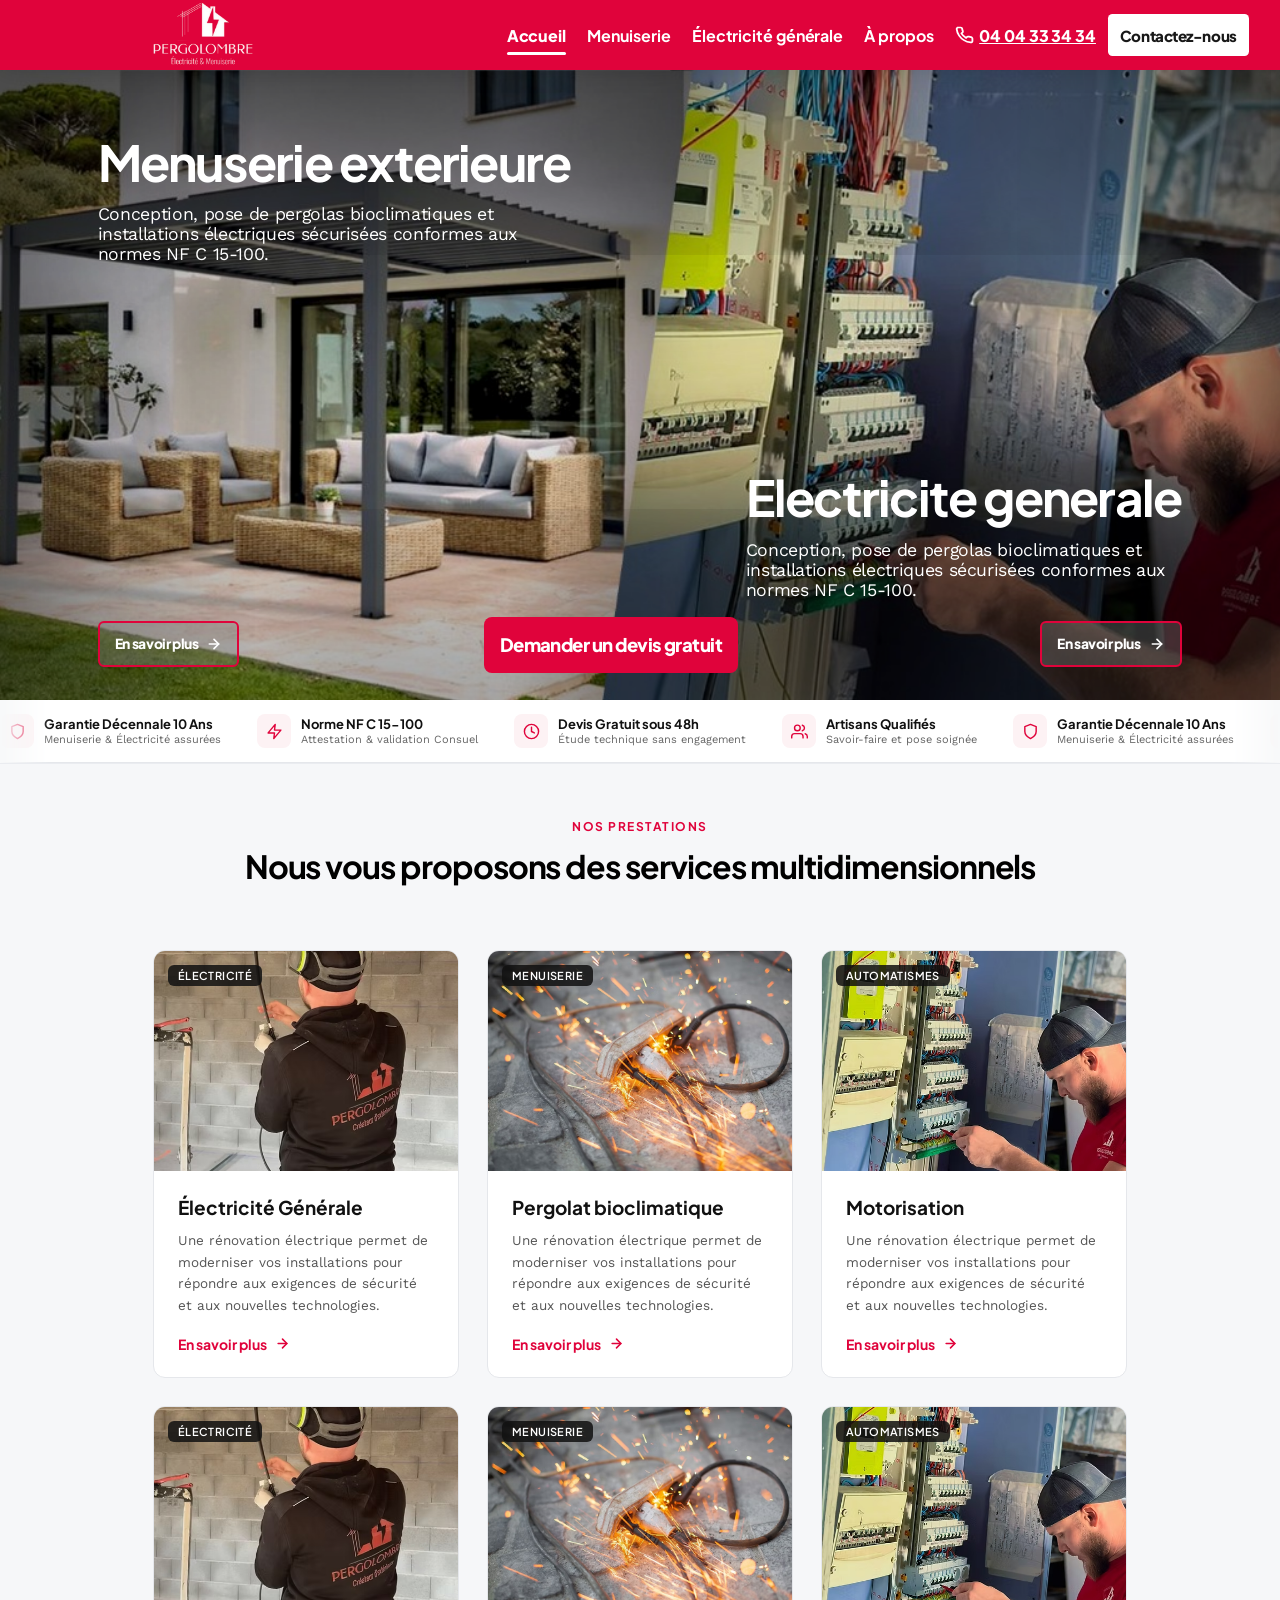
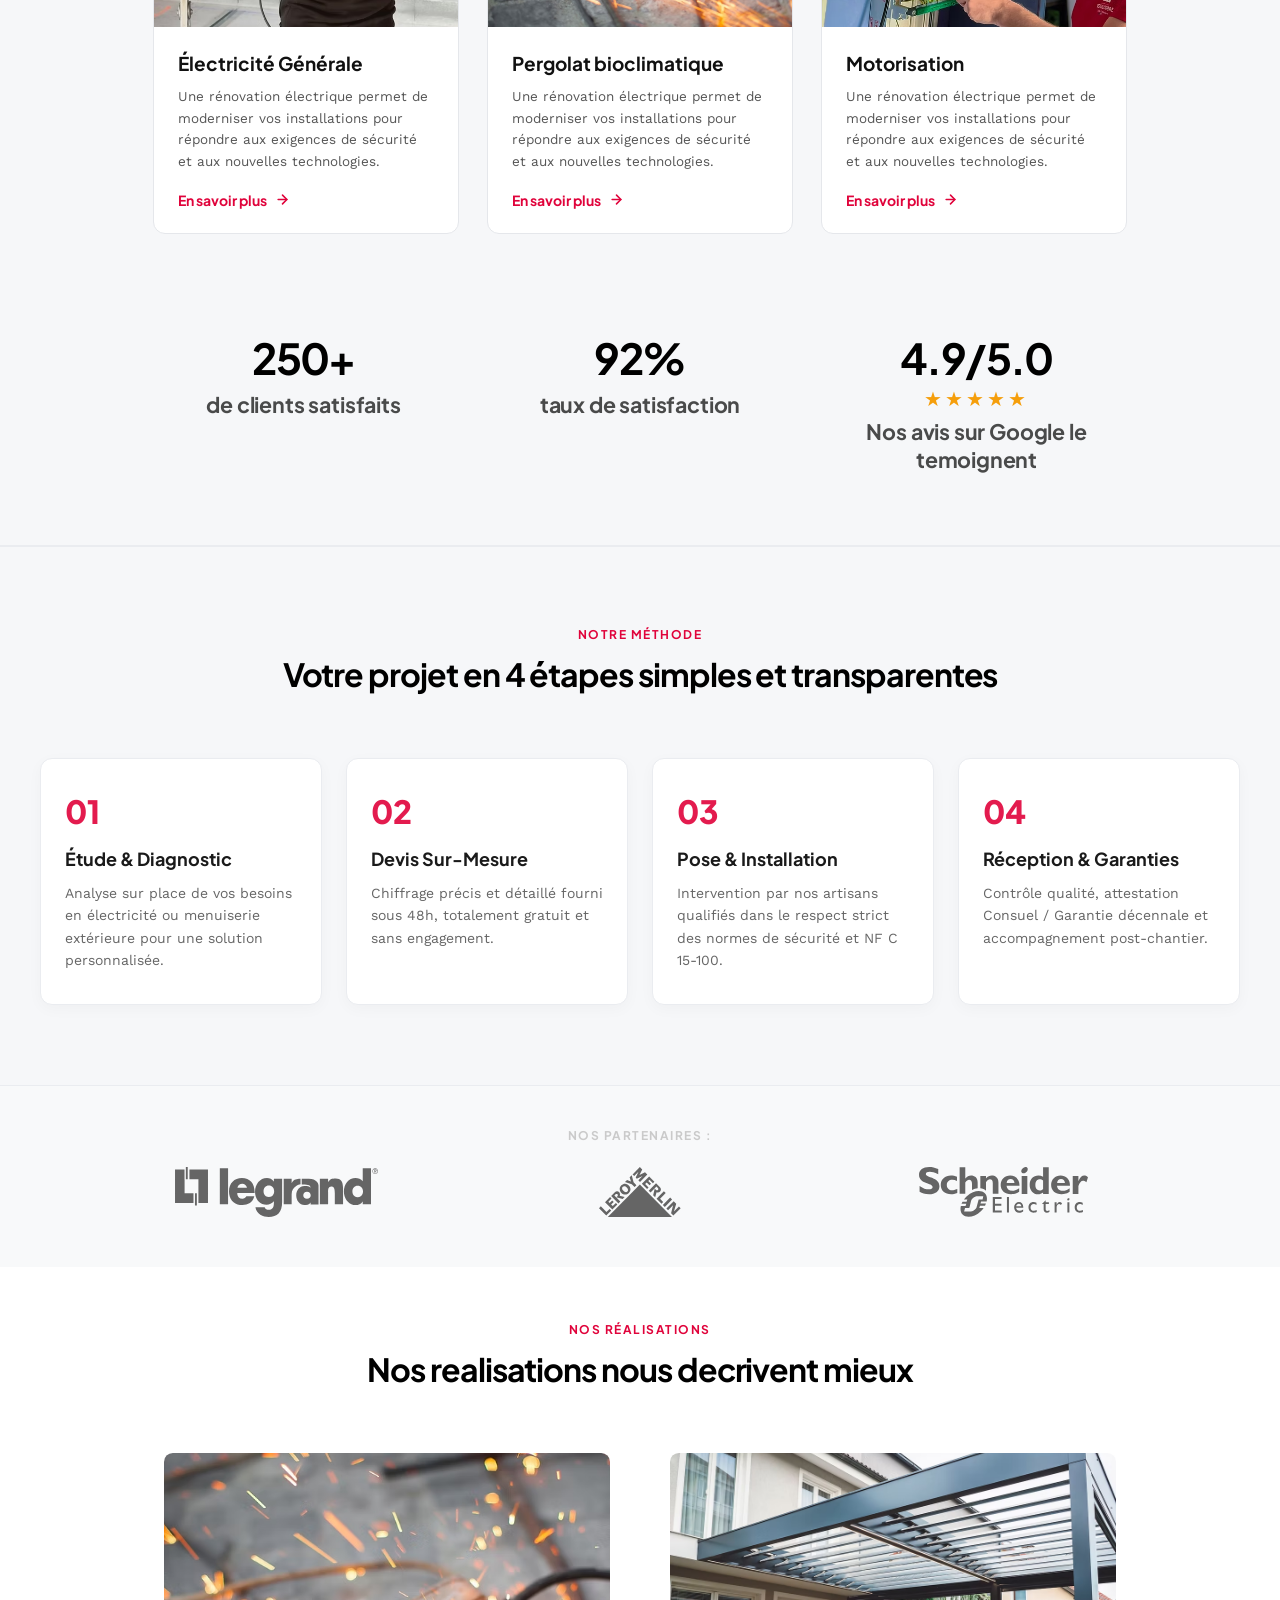
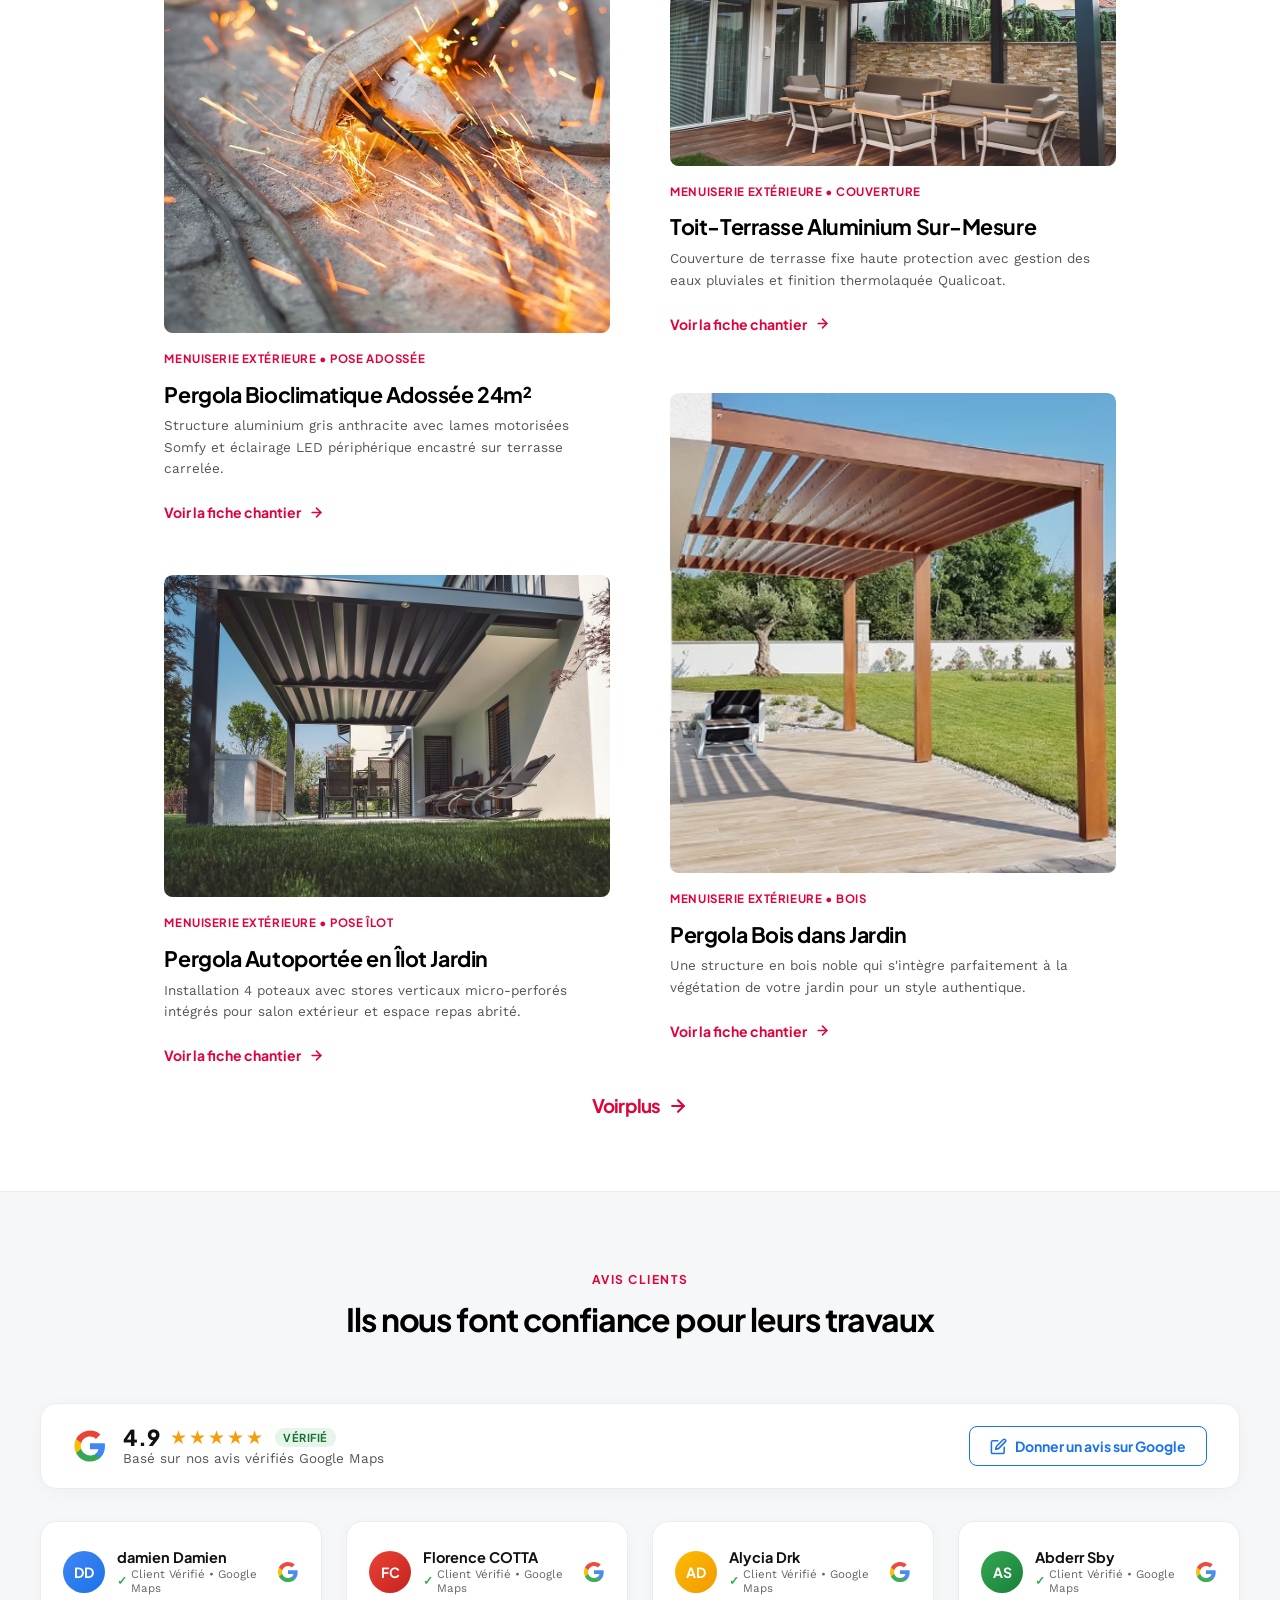
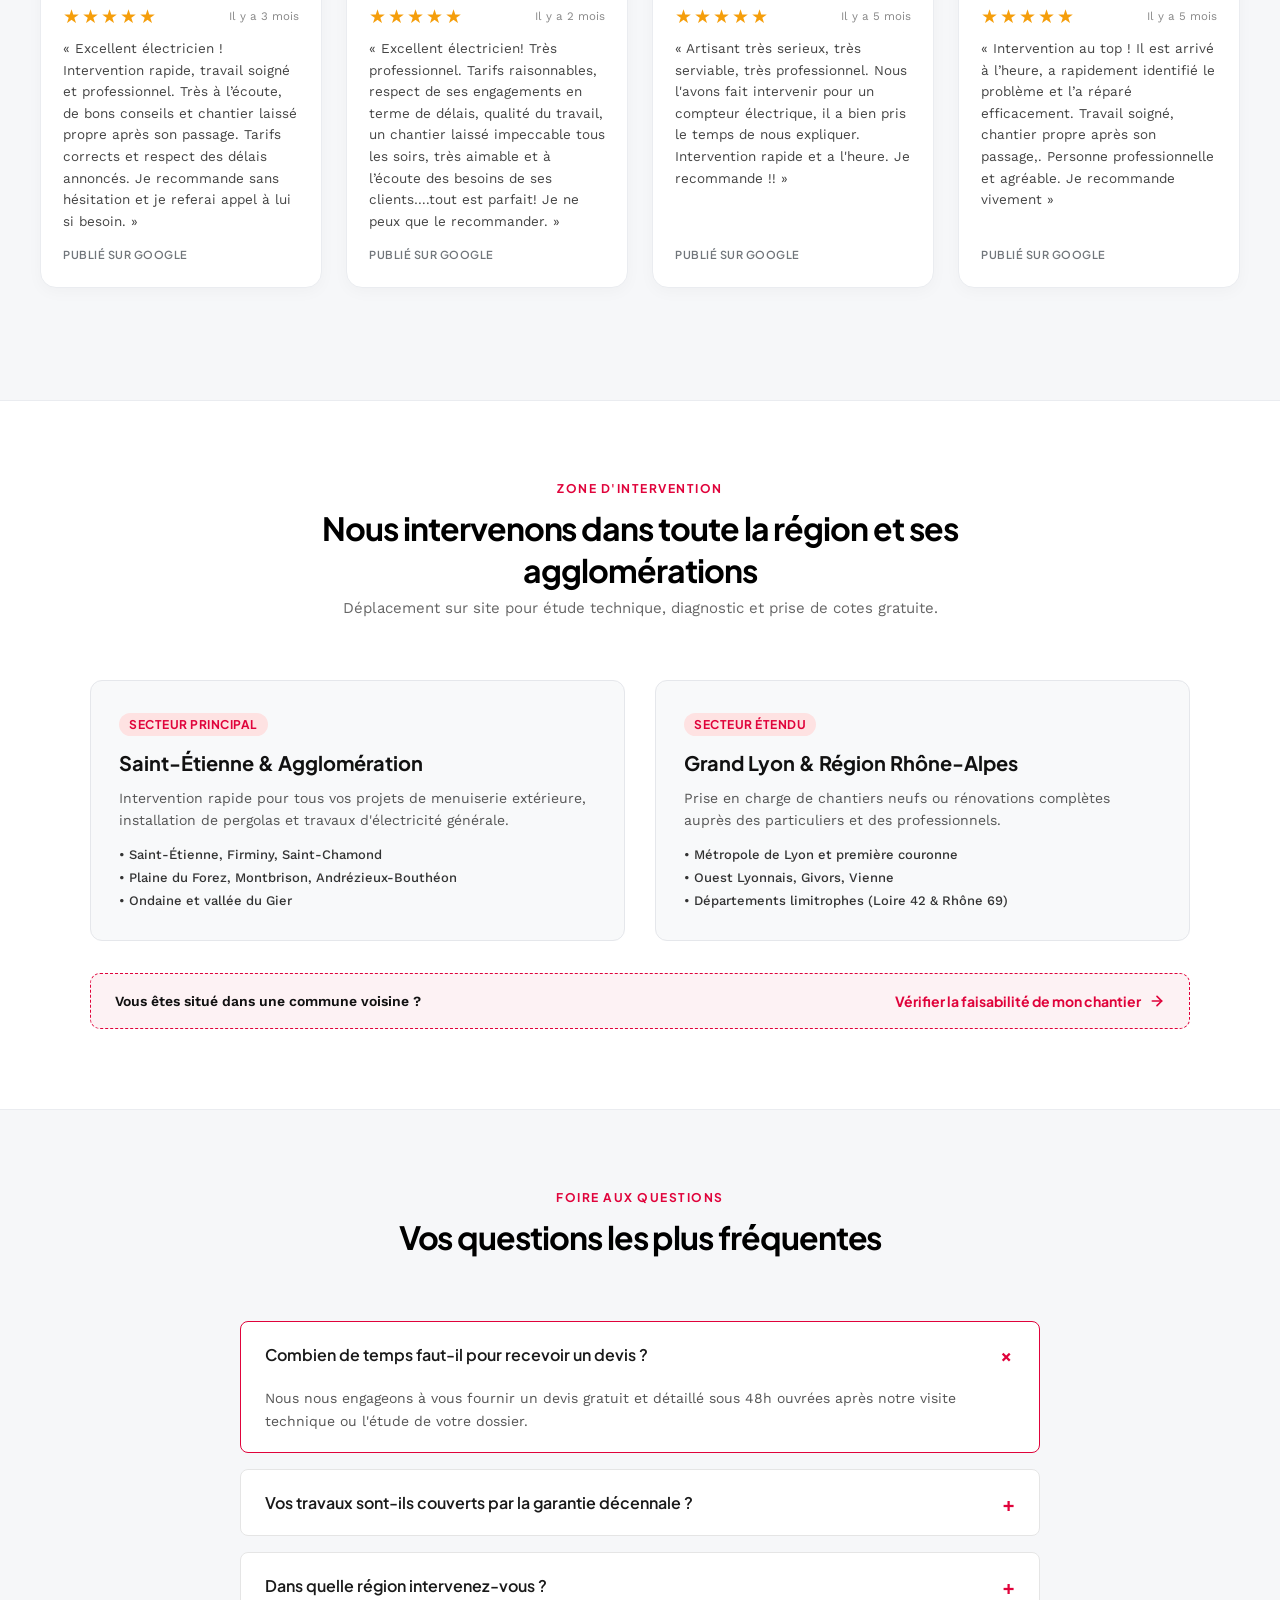
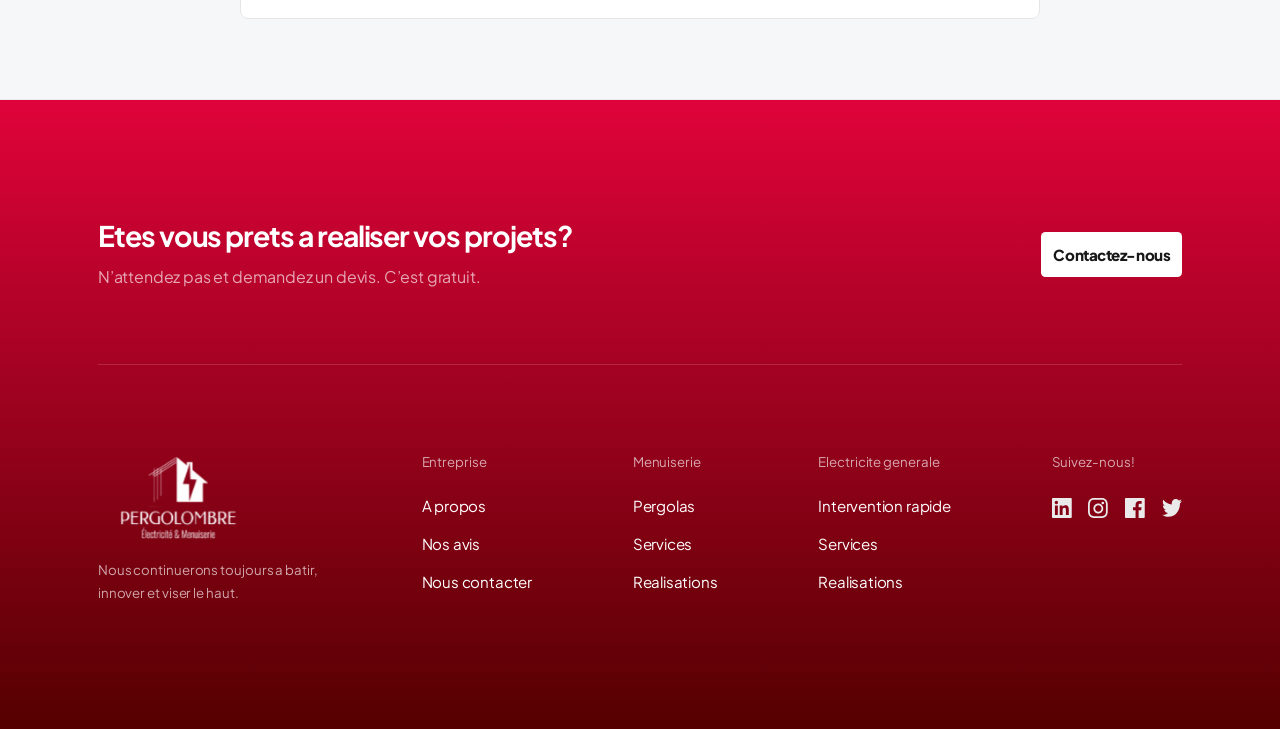
==== commit b8d1dee1: "Update card tags, partner section styling and mobile layout alignments" ====
--- a/index.html
+++ b/index.html
@@ -10,7 +10,7 @@
     <link
         href="https://fonts.googleapis.com/css2?family=Plus+Jakarta+Sans:wght@400;500;600;700;800&family=Work+Sans:wght@400;500;600&display=swap"
         rel="stylesheet">
-    <link rel="stylesheet" href="styles.css?v=112">
+    <link rel="stylesheet" href="styles.css?v=117">
 </head>
 
 <body>
@@ -31,8 +31,13 @@
                     <li class="nav-item nav-item-has-dropdown">
                         <div class="nav-item-header">
                             <a href="index.html" class="nav-link nav-link-active">Accueil</a>
-                            <button type="button" class="nav-arrow-btn" aria-label="Sous-menu Accueil" aria-expanded="false">
-                                <svg class="nav-arrow-icon" width="14" height="14" viewBox="0 0 24 24" fill="none" stroke="currentColor" stroke-width="2.5" stroke-linecap="round" stroke-linejoin="round" aria-hidden="true"><polyline points="6 9 12 15 18 9"></polyline></svg>
+                            <button type="button" class="nav-arrow-btn" aria-label="Sous-menu Accueil"
+                                aria-expanded="false">
+                                <svg class="nav-arrow-icon" width="14" height="14" viewBox="0 0 24 24" fill="none"
+                                    stroke="currentColor" stroke-width="2.5" stroke-linecap="round"
+                                    stroke-linejoin="round" aria-hidden="true">
+                                    <polyline points="6 9 12 15 18 9"></polyline>
+                                </svg>
                             </button>
                         </div>
                         <ul class="nav-dropdown-menu">
@@ -45,8 +50,13 @@
                     <li class="nav-item nav-item-has-dropdown">
                         <div class="nav-item-header">
                             <a href="menuiserie.html" class="nav-link">Menuiserie</a>
-                            <button type="button" class="nav-arrow-btn" aria-label="Sous-menu Menuiserie" aria-expanded="false">
-                                <svg class="nav-arrow-icon" width="14" height="14" viewBox="0 0 24 24" fill="none" stroke="currentColor" stroke-width="2.5" stroke-linecap="round" stroke-linejoin="round" aria-hidden="true"><polyline points="6 9 12 15 18 9"></polyline></svg>
+                            <button type="button" class="nav-arrow-btn" aria-label="Sous-menu Menuiserie"
+                                aria-expanded="false">
+                                <svg class="nav-arrow-icon" width="14" height="14" viewBox="0 0 24 24" fill="none"
+                                    stroke="currentColor" stroke-width="2.5" stroke-linecap="round"
+                                    stroke-linejoin="round" aria-hidden="true">
+                                    <polyline points="6 9 12 15 18 9"></polyline>
+                                </svg>
                             </button>
                         </div>
                         <ul class="nav-dropdown-menu">
@@ -59,12 +69,18 @@
                     <li class="nav-item nav-item-has-dropdown">
                         <div class="nav-item-header">
                             <a href="electricite.html" class="nav-link">Électricité générale</a>
-                            <button type="button" class="nav-arrow-btn" aria-label="Sous-menu Électricité générale" aria-expanded="false">
-                                <svg class="nav-arrow-icon" width="14" height="14" viewBox="0 0 24 24" fill="none" stroke="currentColor" stroke-width="2.5" stroke-linecap="round" stroke-linejoin="round" aria-hidden="true"><polyline points="6 9 12 15 18 9"></polyline></svg>
+                            <button type="button" class="nav-arrow-btn" aria-label="Sous-menu Électricité générale"
+                                aria-expanded="false">
+                                <svg class="nav-arrow-icon" width="14" height="14" viewBox="0 0 24 24" fill="none"
+                                    stroke="currentColor" stroke-width="2.5" stroke-linecap="round"
+                                    stroke-linejoin="round" aria-hidden="true">
+                                    <polyline points="6 9 12 15 18 9"></polyline>
+                                </svg>
                             </button>
                         </div>
                         <ul class="nav-dropdown-menu">
-                            <li><a href="electricite.html#depannage" class="nav-dropdown-link">Intervention rapide</a></li>
+                            <li><a href="electricite.html#depannage" class="nav-dropdown-link">Intervention rapide</a>
+                            </li>
                             <li><a href="electricite.html#options" class="nav-dropdown-link">Services</a></li>
                             <li><a href="electricite.html#realisations" class="nav-dropdown-link">Realisations</a></li>
                         </ul>
@@ -73,8 +89,13 @@
                     <li class="nav-item nav-item-has-dropdown">
                         <div class="nav-item-header">
                             <a href="apropos.html" class="nav-link">À propos</a>
-                            <button type="button" class="nav-arrow-btn" aria-label="Sous-menu À propos" aria-expanded="false">
-                                <svg class="nav-arrow-icon" width="14" height="14" viewBox="0 0 24 24" fill="none" stroke="currentColor" stroke-width="2.5" stroke-linecap="round" stroke-linejoin="round" aria-hidden="true"><polyline points="6 9 12 15 18 9"></polyline></svg>
+                            <button type="button" class="nav-arrow-btn" aria-label="Sous-menu À propos"
+                                aria-expanded="false">
+                                <svg class="nav-arrow-icon" width="14" height="14" viewBox="0 0 24 24" fill="none"
+                                    stroke="currentColor" stroke-width="2.5" stroke-linecap="round"
+                                    stroke-linejoin="round" aria-hidden="true">
+                                    <polyline points="6 9 12 15 18 9"></polyline>
+                                </svg>
                             </button>
                         </div>
                         <ul class="nav-dropdown-menu">
@@ -112,7 +133,12 @@
                 </div>
                 <a href="menuiserie.html" class="btn btn-outline btn-left">
                     <span>En savoir plus</span>
-                    <svg class="cta-arrow-icon" width="16" height="16" viewBox="0 0 24 24" fill="none" stroke="currentColor" stroke-width="2.5" stroke-linecap="round" stroke-linejoin="round" aria-hidden="true"><path d="M5 12h14"/><path d="m12 5 7 7-7 7"/></svg>
+                    <svg class="cta-arrow-icon" width="16" height="16" viewBox="0 0 24 24" fill="none"
+                        stroke="currentColor" stroke-width="2.5" stroke-linecap="round" stroke-linejoin="round"
+                        aria-hidden="true">
+                        <path d="M5 12h14" />
+                        <path d="m12 5 7 7-7 7" />
+                    </svg>
                 </a>
 
                 <!-- Right Block -->
@@ -123,13 +149,49 @@
                 </div>
                 <a href="electricite.html" class="btn btn-outline btn-right">
                     <span>En savoir plus</span>
-                    <svg class="cta-arrow-icon" width="16" height="16" viewBox="0 0 24 24" fill="none" stroke="currentColor" stroke-width="2.5" stroke-linecap="round" stroke-linejoin="round" aria-hidden="true"><path d="M5 12h14"/><path d="m12 5 7 7-7 7"/></svg>
+                    <svg class="cta-arrow-icon" width="16" height="16" viewBox="0 0 24 24" fill="none"
+                        stroke="currentColor" stroke-width="2.5" stroke-linecap="round" stroke-linejoin="round"
+                        aria-hidden="true">
+                        <path d="M5 12h14" />
+                        <path d="m12 5 7 7-7 7" />
+                    </svg>
                 </a>
 
                 <!-- Center Button -->
                 <a href="contact.html" class="btn btn-primary btn-center">Demander un devis gratuit</a>
 
             </div>
+        </div>
+
+        <!-- Mobile Hero Split (Mobile Only: <= 768px) -->
+        <div class="hero-mobile-split">
+            <!-- Top Half: Menuiserie Extérieure -->
+            <a href="menuiserie.html" class="hero-mobile-half hero-mobile-menuiserie"
+                aria-label="Menuiserie extérieure">
+                <div class="hero-mobile-bg hero-mobile-bg-menuiserie"></div>
+                <div class="hero-mobile-overlay"></div>
+                <div class="hero-mobile-content">
+                    <div class="hero-mobile-title-wrap">
+                        <h2 class="hero-mobile-title">MENUISERIE EXTÉRIEURE</h2>
+                    </div>
+                    <p class="hero-mobile-desc">Conception et pose de pergolas bioclimatiques<br>et aménagements
+                        extérieurs sur-mesure.</p>
+                </div>
+            </a>
+
+            <!-- Bottom Half: Électricité Générale -->
+            <a href="electricite.html" class="hero-mobile-half hero-mobile-electricite"
+                aria-label="Électricité générale">
+                <div class="hero-mobile-bg hero-mobile-bg-electricite"></div>
+                <div class="hero-mobile-overlay"></div>
+                <div class="hero-mobile-content">
+                    <div class="hero-mobile-title-wrap">
+                        <h2 class="hero-mobile-title">ÉLECTRICITÉ GÉNÉRALE</h2>
+                    </div>
+                    <p class="hero-mobile-desc">Installations neuves, rénovations complètes<br>et dépannages certifiés
+                        NF C 15-100.</p>
+                </div>
+            </a>
         </div>
     </section>
 
@@ -140,8 +202,8 @@
             <div class="guarantees-group">
                 <div class="guarantee-item">
                     <div class="guarantee-icon-box">
-                        <svg width="18" height="18" viewBox="0 0 24 24" fill="none" stroke="currentColor" stroke-width="2"
-                            stroke-linecap="round" stroke-linejoin="round">
+                        <svg width="18" height="18" viewBox="0 0 24 24" fill="none" stroke="currentColor"
+                            stroke-width="2" stroke-linecap="round" stroke-linejoin="round">
                             <path d="M12 22s8-4 8-10V5l-8-3-8 3v7c0 6 8 10 8 10z" />
                         </svg>
                     </div>
@@ -153,8 +215,8 @@
 
                 <div class="guarantee-item">
                     <div class="guarantee-icon-box">
-                        <svg width="18" height="18" viewBox="0 0 24 24" fill="none" stroke="currentColor" stroke-width="2"
-                            stroke-linecap="round" stroke-linejoin="round">
+                        <svg width="18" height="18" viewBox="0 0 24 24" fill="none" stroke="currentColor"
+                            stroke-width="2" stroke-linecap="round" stroke-linejoin="round">
                             <polygon points="13 2 3 14 12 14 11 22 21 10 12 10 13 2" />
                         </svg>
                     </div>
@@ -166,8 +228,8 @@
 
                 <div class="guarantee-item">
                     <div class="guarantee-icon-box">
-                        <svg width="18" height="18" viewBox="0 0 24 24" fill="none" stroke="currentColor" stroke-width="2"
-                            stroke-linecap="round" stroke-linejoin="round">
+                        <svg width="18" height="18" viewBox="0 0 24 24" fill="none" stroke="currentColor"
+                            stroke-width="2" stroke-linecap="round" stroke-linejoin="round">
                             <circle cx="12" cy="12" r="10" />
                             <polyline points="12 6 12 12 16 14" />
                         </svg>
@@ -180,8 +242,8 @@
 
                 <div class="guarantee-item">
                     <div class="guarantee-icon-box">
-                        <svg width="18" height="18" viewBox="0 0 24 24" fill="none" stroke="currentColor" stroke-width="2"
-                            stroke-linecap="round" stroke-linejoin="round">
+                        <svg width="18" height="18" viewBox="0 0 24 24" fill="none" stroke="currentColor"
+                            stroke-width="2" stroke-linecap="round" stroke-linejoin="round">
                             <path d="M17 21v-2a4 4 0 0 0-4-4H5a4 4 0 0 0-4 4v2" />
                             <circle cx="9" cy="7" r="4" />
                             <path d="M23 21v-2a4 4 0 0 0-3-3.87" />
@@ -199,8 +261,8 @@
             <div class="guarantees-group" aria-hidden="true">
                 <div class="guarantee-item">
                     <div class="guarantee-icon-box">
-                        <svg width="18" height="18" viewBox="0 0 24 24" fill="none" stroke="currentColor" stroke-width="2"
-                            stroke-linecap="round" stroke-linejoin="round">
+                        <svg width="18" height="18" viewBox="0 0 24 24" fill="none" stroke="currentColor"
+                            stroke-width="2" stroke-linecap="round" stroke-linejoin="round">
                             <path d="M12 22s8-4 8-10V5l-8-3-8 3v7c0 6 8 10 8 10z" />
                         </svg>
                     </div>
@@ -212,8 +274,8 @@
 
                 <div class="guarantee-item">
                     <div class="guarantee-icon-box">
-                        <svg width="18" height="18" viewBox="0 0 24 24" fill="none" stroke="currentColor" stroke-width="2"
-                            stroke-linecap="round" stroke-linejoin="round">
+                        <svg width="18" height="18" viewBox="0 0 24 24" fill="none" stroke="currentColor"
+                            stroke-width="2" stroke-linecap="round" stroke-linejoin="round">
                             <polygon points="13 2 3 14 12 14 11 22 21 10 12 10 13 2" />
                         </svg>
                     </div>
@@ -225,8 +287,8 @@
 
                 <div class="guarantee-item">
                     <div class="guarantee-icon-box">
-                        <svg width="18" height="18" viewBox="0 0 24 24" fill="none" stroke="currentColor" stroke-width="2"
-                            stroke-linecap="round" stroke-linejoin="round">
+                        <svg width="18" height="18" viewBox="0 0 24 24" fill="none" stroke="currentColor"
+                            stroke-width="2" stroke-linecap="round" stroke-linejoin="round">
                             <circle cx="12" cy="12" r="10" />
                             <polyline points="12 6 12 12 16 14" />
                         </svg>
@@ -239,8 +301,8 @@
 
                 <div class="guarantee-item">
                     <div class="guarantee-icon-box">
-                        <svg width="18" height="18" viewBox="0 0 24 24" fill="none" stroke="currentColor" stroke-width="2"
-                            stroke-linecap="round" stroke-linejoin="round">
+                        <svg width="18" height="18" viewBox="0 0 24 24" fill="none" stroke="currentColor"
+                            stroke-width="2" stroke-linecap="round" stroke-linejoin="round">
                             <path d="M17 21v-2a4 4 0 0 0-4-4H5a4 4 0 0 0-4 4v2" />
                             <circle cx="9" cy="7" r="4" />
                             <path d="M23 21v-2a4 4 0 0 0-3-3.87" />
@@ -258,8 +320,8 @@
             <div class="guarantees-group" aria-hidden="true">
                 <div class="guarantee-item">
                     <div class="guarantee-icon-box">
-                        <svg width="18" height="18" viewBox="0 0 24 24" fill="none" stroke="currentColor" stroke-width="2"
-                            stroke-linecap="round" stroke-linejoin="round">
+                        <svg width="18" height="18" viewBox="0 0 24 24" fill="none" stroke="currentColor"
+                            stroke-width="2" stroke-linecap="round" stroke-linejoin="round">
                             <path d="M12 22s8-4 8-10V5l-8-3-8 3v7c0 6 8 10 8 10z" />
                         </svg>
                     </div>
@@ -271,8 +333,8 @@
 
                 <div class="guarantee-item">
                     <div class="guarantee-icon-box">
-                        <svg width="18" height="18" viewBox="0 0 24 24" fill="none" stroke="currentColor" stroke-width="2"
-                            stroke-linecap="round" stroke-linejoin="round">
+                        <svg width="18" height="18" viewBox="0 0 24 24" fill="none" stroke="currentColor"
+                            stroke-width="2" stroke-linecap="round" stroke-linejoin="round">
                             <polygon points="13 2 3 14 12 14 11 22 21 10 12 10 13 2" />
                         </svg>
                     </div>
@@ -284,8 +346,8 @@
 
                 <div class="guarantee-item">
                     <div class="guarantee-icon-box">
-                        <svg width="18" height="18" viewBox="0 0 24 24" fill="none" stroke="currentColor" stroke-width="2"
-                            stroke-linecap="round" stroke-linejoin="round">
+                        <svg width="18" height="18" viewBox="0 0 24 24" fill="none" stroke="currentColor"
+                            stroke-width="2" stroke-linecap="round" stroke-linejoin="round">
                             <circle cx="12" cy="12" r="10" />
                             <polyline points="12 6 12 12 16 14" />
                         </svg>
@@ -298,8 +360,8 @@
 
                 <div class="guarantee-item">
                     <div class="guarantee-icon-box">
-                        <svg width="18" height="18" viewBox="0 0 24 24" fill="none" stroke="currentColor" stroke-width="2"
-                            stroke-linecap="round" stroke-linejoin="round">
+                        <svg width="18" height="18" viewBox="0 0 24 24" fill="none" stroke="currentColor"
+                            stroke-width="2" stroke-linecap="round" stroke-linejoin="round">
                             <path d="M17 21v-2a4 4 0 0 0-4-4H5a4 4 0 0 0-4 4v2" />
                             <circle cx="9" cy="7" r="4" />
                             <path d="M23 21v-2a4 4 0 0 0-3-3.87" />
@@ -317,8 +379,8 @@
             <div class="guarantees-group" aria-hidden="true">
                 <div class="guarantee-item">
                     <div class="guarantee-icon-box">
-                        <svg width="18" height="18" viewBox="0 0 24 24" fill="none" stroke="currentColor" stroke-width="2"
-                            stroke-linecap="round" stroke-linejoin="round">
+                        <svg width="18" height="18" viewBox="0 0 24 24" fill="none" stroke="currentColor"
+                            stroke-width="2" stroke-linecap="round" stroke-linejoin="round">
                             <path d="M12 22s8-4 8-10V5l-8-3-8 3v7c0 6 8 10 8 10z" />
                         </svg>
                     </div>
@@ -330,8 +392,8 @@
 
                 <div class="guarantee-item">
                     <div class="guarantee-icon-box">
-                        <svg width="18" height="18" viewBox="0 0 24 24" fill="none" stroke="currentColor" stroke-width="2"
-                            stroke-linecap="round" stroke-linejoin="round">
+                        <svg width="18" height="18" viewBox="0 0 24 24" fill="none" stroke="currentColor"
+                            stroke-width="2" stroke-linecap="round" stroke-linejoin="round">
                             <polygon points="13 2 3 14 12 14 11 22 21 10 12 10 13 2" />
                         </svg>
                     </div>
@@ -343,8 +405,8 @@
 
                 <div class="guarantee-item">
                     <div class="guarantee-icon-box">
-                        <svg width="18" height="18" viewBox="0 0 24 24" fill="none" stroke="currentColor" stroke-width="2"
-                            stroke-linecap="round" stroke-linejoin="round">
+                        <svg width="18" height="18" viewBox="0 0 24 24" fill="none" stroke="currentColor"
+                            stroke-width="2" stroke-linecap="round" stroke-linejoin="round">
                             <circle cx="12" cy="12" r="10" />
                             <polyline points="12 6 12 12 16 14" />
                         </svg>
@@ -357,8 +419,8 @@
 
                 <div class="guarantee-item">
                     <div class="guarantee-icon-box">
-                        <svg width="18" height="18" viewBox="0 0 24 24" fill="none" stroke="currentColor" stroke-width="2"
-                            stroke-linecap="round" stroke-linejoin="round">
+                        <svg width="18" height="18" viewBox="0 0 24 24" fill="none" stroke="currentColor"
+                            stroke-width="2" stroke-linecap="round" stroke-linejoin="round">
                             <path d="M17 21v-2a4 4 0 0 0-4-4H5a4 4 0 0 0-4 4v2" />
                             <circle cx="9" cy="7" r="4" />
                             <path d="M23 21v-2a4 4 0 0 0-3-3.87" />
@@ -396,7 +458,13 @@
                         <h3 class="card-title">Électricité Générale</h3>
                         <p class="card-desc">Une rénovation électrique permet de moderniser vos installations pour
                             répondre aux exigences de sécurité et aux nouvelles technologies.</p>
-                        <a href="electricite.html" class="card-link"><span>En savoir plus</span><svg class="cta-arrow-icon" width="15" height="15" viewBox="0 0 24 24" fill="none" stroke="currentColor" stroke-width="2.5" stroke-linecap="round" stroke-linejoin="round" aria-hidden="true"><path d="M5 12h14"/><path d="m12 5 7 7-7 7"/></svg></a>
+                        <a href="electricite.html" class="card-link"><span>En savoir plus</span><svg
+                                class="cta-arrow-icon" width="15" height="15" viewBox="0 0 24 24" fill="none"
+                                stroke="currentColor" stroke-width="2.5" stroke-linecap="round" stroke-linejoin="round"
+                                aria-hidden="true">
+                                <path d="M5 12h14" />
+                                <path d="m12 5 7 7-7 7" />
+                            </svg></a>
                     </div>
                 </div>
 
@@ -410,7 +478,13 @@
                         <h3 class="card-title">Pergolat bioclimatique</h3>
                         <p class="card-desc">Une rénovation électrique permet de moderniser vos installations pour
                             répondre aux exigences de sécurité et aux nouvelles technologies.</p>
-                        <a href="menuiserie.html" class="card-link"><span>En savoir plus</span><svg class="cta-arrow-icon" width="15" height="15" viewBox="0 0 24 24" fill="none" stroke="currentColor" stroke-width="2.5" stroke-linecap="round" stroke-linejoin="round" aria-hidden="true"><path d="M5 12h14"/><path d="m12 5 7 7-7 7"/></svg></a>
+                        <a href="menuiserie.html" class="card-link"><span>En savoir plus</span><svg
+                                class="cta-arrow-icon" width="15" height="15" viewBox="0 0 24 24" fill="none"
+                                stroke="currentColor" stroke-width="2.5" stroke-linecap="round" stroke-linejoin="round"
+                                aria-hidden="true">
+                                <path d="M5 12h14" />
+                                <path d="m12 5 7 7-7 7" />
+                            </svg></a>
                     </div>
                 </div>
 
@@ -424,7 +498,13 @@
                         <h3 class="card-title">Motorisation</h3>
                         <p class="card-desc">Une rénovation électrique permet de moderniser vos installations pour
                             répondre aux exigences de sécurité et aux nouvelles technologies.</p>
-                        <a href="menuiserie.html#options" class="card-link"><span>En savoir plus</span><svg class="cta-arrow-icon" width="15" height="15" viewBox="0 0 24 24" fill="none" stroke="currentColor" stroke-width="2.5" stroke-linecap="round" stroke-linejoin="round" aria-hidden="true"><path d="M5 12h14"/><path d="m12 5 7 7-7 7"/></svg></a>
+                        <a href="menuiserie.html#options" class="card-link"><span>En savoir plus</span><svg
+                                class="cta-arrow-icon" width="15" height="15" viewBox="0 0 24 24" fill="none"
+                                stroke="currentColor" stroke-width="2.5" stroke-linecap="round" stroke-linejoin="round"
+                                aria-hidden="true">
+                                <path d="M5 12h14" />
+                                <path d="m12 5 7 7-7 7" />
+                            </svg></a>
                     </div>
                 </div>
 
@@ -438,7 +518,13 @@
                         <h3 class="card-title">Électricité Générale</h3>
                         <p class="card-desc">Une rénovation électrique permet de moderniser vos installations pour
                             répondre aux exigences de sécurité et aux nouvelles technologies.</p>
-                        <a href="electricite.html" class="card-link"><span>En savoir plus</span><svg class="cta-arrow-icon" width="15" height="15" viewBox="0 0 24 24" fill="none" stroke="currentColor" stroke-width="2.5" stroke-linecap="round" stroke-linejoin="round" aria-hidden="true"><path d="M5 12h14"/><path d="m12 5 7 7-7 7"/></svg></a>
+                        <a href="electricite.html" class="card-link"><span>En savoir plus</span><svg
+                                class="cta-arrow-icon" width="15" height="15" viewBox="0 0 24 24" fill="none"
+                                stroke="currentColor" stroke-width="2.5" stroke-linecap="round" stroke-linejoin="round"
+                                aria-hidden="true">
+                                <path d="M5 12h14" />
+                                <path d="m12 5 7 7-7 7" />
+                            </svg></a>
                     </div>
                 </div>
 
@@ -452,7 +538,13 @@
                         <h3 class="card-title">Pergolat bioclimatique</h3>
                         <p class="card-desc">Une rénovation électrique permet de moderniser vos installations pour
                             répondre aux exigences de sécurité et aux nouvelles technologies.</p>
-                        <a href="menuiserie.html" class="card-link"><span>En savoir plus</span><svg class="cta-arrow-icon" width="15" height="15" viewBox="0 0 24 24" fill="none" stroke="currentColor" stroke-width="2.5" stroke-linecap="round" stroke-linejoin="round" aria-hidden="true"><path d="M5 12h14"/><path d="m12 5 7 7-7 7"/></svg></a>
+                        <a href="menuiserie.html" class="card-link"><span>En savoir plus</span><svg
+                                class="cta-arrow-icon" width="15" height="15" viewBox="0 0 24 24" fill="none"
+                                stroke="currentColor" stroke-width="2.5" stroke-linecap="round" stroke-linejoin="round"
+                                aria-hidden="true">
+                                <path d="M5 12h14" />
+                                <path d="m12 5 7 7-7 7" />
+                            </svg></a>
                     </div>
                 </div>
 
@@ -466,7 +558,13 @@
                         <h3 class="card-title">Motorisation</h3>
                         <p class="card-desc">Une rénovation électrique permet de moderniser vos installations pour
                             répondre aux exigences de sécurité et aux nouvelles technologies.</p>
-                        <a href="menuiserie.html#options" class="card-link"><span>En savoir plus</span><svg class="cta-arrow-icon" width="15" height="15" viewBox="0 0 24 24" fill="none" stroke="currentColor" stroke-width="2.5" stroke-linecap="round" stroke-linejoin="round" aria-hidden="true"><path d="M5 12h14"/><path d="m12 5 7 7-7 7"/></svg></a>
+                        <a href="menuiserie.html#options" class="card-link"><span>En savoir plus</span><svg
+                                class="cta-arrow-icon" width="15" height="15" viewBox="0 0 24 24" fill="none"
+                                stroke="currentColor" stroke-width="2.5" stroke-linecap="round" stroke-linejoin="round"
+                                aria-hidden="true">
+                                <path d="M5 12h14" />
+                                <path d="m12 5 7 7-7 7" />
+                            </svg></a>
                     </div>
                 </div>
             </div>
@@ -532,9 +630,12 @@
         <div class="partners-container">
             <span class="partners-label">Nos partenaires : </span>
             <div class="partners-logos">
-                <img src="assets/partner_logo_1.svg" alt="Legrand" class="partner-logo partner-logo-legrand" width="277" height="68">
-                <img src="assets/partner_logo_2.svg" alt="Somfy" class="partner-logo partner-logo-somfy" width="158" height="96">
-                <img src="assets/partner_logo_3.svg" alt="Schneider Electric" class="partner-logo partner-logo-schneider" width="259" height="76">
+                <img src="assets/partner_logo_1.svg" alt="Legrand" class="partner-logo partner-logo-legrand" width="277"
+                    height="68">
+                <img src="assets/partner_logo_2.svg" alt="Somfy" class="partner-logo partner-logo-somfy" width="158"
+                    height="96">
+                <img src="assets/partner_logo_3.svg" alt="Schneider Electric"
+                    class="partner-logo partner-logo-schneider" width="259" height="76">
             </div>
         </div>
     </section>
@@ -560,8 +661,15 @@
                         <div class="work-info">
                             <span class="work-category">Menuiserie extérieure • Pose adossée</span>
                             <h3 class="work-title">Pergola Bioclimatique Adossée 24m²</h3>
-                            <p class="card-desc">Structure aluminium gris anthracite avec lames motorisées Somfy et éclairage LED périphérique encastré sur terrasse carrelée.</p>
-                            <a href="realisation-1.html" class="card-link"><span>Voir la fiche chantier</span><svg class="cta-arrow-icon" width="15" height="15" viewBox="0 0 24 24" fill="none" stroke="currentColor" stroke-width="2.5" stroke-linecap="round" stroke-linejoin="round" aria-hidden="true"><path d="M5 12h14"/><path d="m12 5 7 7-7 7"/></svg></a>
+                            <p class="card-desc">Structure aluminium gris anthracite avec lames motorisées Somfy et
+                                éclairage LED périphérique encastré sur terrasse carrelée.</p>
+                            <a href="realisation-1.html" class="card-link"><span>Voir la fiche chantier</span><svg
+                                    class="cta-arrow-icon" width="15" height="15" viewBox="0 0 24 24" fill="none"
+                                    stroke="currentColor" stroke-width="2.5" stroke-linecap="round"
+                                    stroke-linejoin="round" aria-hidden="true">
+                                    <path d="M5 12h14" />
+                                    <path d="m12 5 7 7-7 7" />
+                                </svg></a>
                         </div>
                     </div>
 
@@ -571,8 +679,15 @@
                         <div class="work-info">
                             <span class="work-category">Menuiserie extérieure • Pose îlot</span>
                             <h3 class="work-title">Pergola Autoportée en Îlot Jardin</h3>
-                            <p class="card-desc">Installation 4 poteaux avec stores verticaux micro-perforés intégrés pour salon extérieur et espace repas abrité.</p>
-                            <a href="realisation-1.html" class="card-link"><span>Voir la fiche chantier</span><svg class="cta-arrow-icon" width="15" height="15" viewBox="0 0 24 24" fill="none" stroke="currentColor" stroke-width="2.5" stroke-linecap="round" stroke-linejoin="round" aria-hidden="true"><path d="M5 12h14"/><path d="m12 5 7 7-7 7"/></svg></a>
+                            <p class="card-desc">Installation 4 poteaux avec stores verticaux micro-perforés intégrés
+                                pour salon extérieur et espace repas abrité.</p>
+                            <a href="realisation-1.html" class="card-link"><span>Voir la fiche chantier</span><svg
+                                    class="cta-arrow-icon" width="15" height="15" viewBox="0 0 24 24" fill="none"
+                                    stroke="currentColor" stroke-width="2.5" stroke-linecap="round"
+                                    stroke-linejoin="round" aria-hidden="true">
+                                    <path d="M5 12h14" />
+                                    <path d="m12 5 7 7-7 7" />
+                                </svg></a>
                         </div>
                     </div>
                 </div>
@@ -585,8 +700,15 @@
                         <div class="work-info">
                             <span class="work-category">Menuiserie extérieure • Couverture</span>
                             <h3 class="work-title">Toit-Terrasse Aluminium Sur-Mesure</h3>
-                            <p class="card-desc">Couverture de terrasse fixe haute protection avec gestion des eaux pluviales et finition thermolaquée Qualicoat.</p>
-                            <a href="realisation-1.html" class="card-link"><span>Voir la fiche chantier</span><svg class="cta-arrow-icon" width="15" height="15" viewBox="0 0 24 24" fill="none" stroke="currentColor" stroke-width="2.5" stroke-linecap="round" stroke-linejoin="round" aria-hidden="true"><path d="M5 12h14"/><path d="m12 5 7 7-7 7"/></svg></a>
+                            <p class="card-desc">Couverture de terrasse fixe haute protection avec gestion des eaux
+                                pluviales et finition thermolaquée Qualicoat.</p>
+                            <a href="realisation-1.html" class="card-link"><span>Voir la fiche chantier</span><svg
+                                    class="cta-arrow-icon" width="15" height="15" viewBox="0 0 24 24" fill="none"
+                                    stroke="currentColor" stroke-width="2.5" stroke-linecap="round"
+                                    stroke-linejoin="round" aria-hidden="true">
+                                    <path d="M5 12h14" />
+                                    <path d="m12 5 7 7-7 7" />
+                                </svg></a>
                         </div>
                     </div>
 
@@ -596,8 +718,15 @@
                         <div class="work-info">
                             <span class="work-category">Menuiserie extérieure • Bois</span>
                             <h3 class="work-title">Pergola Bois dans Jardin</h3>
-                            <p class="card-desc">Une structure en bois noble qui s'intègre parfaitement à la végétation de votre jardin pour un style authentique.</p>
-                            <a href="realisation-1.html" class="card-link"><span>Voir la fiche chantier</span><svg class="cta-arrow-icon" width="15" height="15" viewBox="0 0 24 24" fill="none" stroke="currentColor" stroke-width="2.5" stroke-linecap="round" stroke-linejoin="round" aria-hidden="true"><path d="M5 12h14"/><path d="m12 5 7 7-7 7"/></svg></a>
+                            <p class="card-desc">Une structure en bois noble qui s'intègre parfaitement à la végétation
+                                de votre jardin pour un style authentique.</p>
+                            <a href="realisation-1.html" class="card-link"><span>Voir la fiche chantier</span><svg
+                                    class="cta-arrow-icon" width="15" height="15" viewBox="0 0 24 24" fill="none"
+                                    stroke="currentColor" stroke-width="2.5" stroke-linecap="round"
+                                    stroke-linejoin="round" aria-hidden="true">
+                                    <path d="M5 12h14" />
+                                    <path d="m12 5 7 7-7 7" />
+                                </svg></a>
                         </div>
                     </div>
                 </div>
@@ -606,7 +735,13 @@
 
             <!-- View More Link -->
             <div class="works-more">
-                <a href="menuiserie.html#realisations" class="btn-more"><span>Voir plus</span><svg class="cta-arrow-icon" width="20" height="20" viewBox="0 0 24 24" fill="none" stroke="currentColor" stroke-width="2.5" stroke-linecap="round" stroke-linejoin="round" aria-hidden="true"><path d="M5 12h14"/><path d="m12 5 7 7-7 7"/></svg></a>
+                <a href="menuiserie.html#realisations" class="btn-more"><span>Voir plus</span><svg
+                        class="cta-arrow-icon" width="20" height="20" viewBox="0 0 24 24" fill="none"
+                        stroke="currentColor" stroke-width="2.5" stroke-linecap="round" stroke-linejoin="round"
+                        aria-hidden="true">
+                        <path d="M5 12h14" />
+                        <path d="m12 5 7 7-7 7" />
+                    </svg></a>
             </div>
 
         </div>
@@ -621,15 +756,19 @@
             </div>
             <!-- Custom Native Google Reviews Widget (No third-party branding) -->
             <div class="google-reviews-widget">
-                
+
                 <!-- Widget Top Trust Bar -->
                 <div class="gr-header-bar">
                     <div class="gr-brand-box">
                         <svg class="gr-google-logo" width="34" height="34" viewBox="0 0 24 24">
-                            <path fill="#4285F4" d="M22.56 12.25c0-.78-.07-1.53-.2-2.25H12v4.26h5.92c-.26 1.37-1.04 2.53-2.21 3.31v2.77h3.57c2.08-1.92 3.28-4.74 3.28-8.09z"/>
-                            <path fill="#34A853" d="M12 23c2.97 0 5.46-.98 7.28-2.66l-3.57-2.77c-.98.66-2.23 1.06-3.71 1.06-2.86 0-5.29-1.93-6.16-4.53H2.18v2.84C3.99 20.53 7.7 23 12 23z"/>
-                            <path fill="#FBBC05" d="M5.84 14.09c-.22-.66-.35-1.36-.35-2.09s.13-1.43.35-2.09V7.06H2.18C1.43 8.55 1 10.22 1 12s.43 3.45 1.18 4.94l2.85-2.22.81-.63z"/>
-                            <path fill="#EA4335" d="M12 5.38c1.62 0 3.06.56 4.21 1.64l3.15-3.15C17.45 2.09 14.97 1 12 1 7.7 1 3.99 3.47 2.18 7.06l3.66 2.84c.87-2.6 3.3-4.52 6.16-4.52z"/>
+                            <path fill="#4285F4"
+                                d="M22.56 12.25c0-.78-.07-1.53-.2-2.25H12v4.26h5.92c-.26 1.37-1.04 2.53-2.21 3.31v2.77h3.57c2.08-1.92 3.28-4.74 3.28-8.09z" />
+                            <path fill="#34A853"
+                                d="M12 23c2.97 0 5.46-.98 7.28-2.66l-3.57-2.77c-.98.66-2.23 1.06-3.71 1.06-2.86 0-5.29-1.93-6.16-4.53H2.18v2.84C3.99 20.53 7.7 23 12 23z" />
+                            <path fill="#FBBC05"
+                                d="M5.84 14.09c-.22-.66-.35-1.36-.35-2.09s.13-1.43.35-2.09V7.06H2.18C1.43 8.55 1 10.22 1 12s.43 3.45 1.18 4.94l2.85-2.22.81-.63z" />
+                            <path fill="#EA4335"
+                                d="M12 5.38c1.62 0 3.06.56 4.21 1.64l3.15-3.15C17.45 2.09 14.97 1 12 1 7.7 1 3.99 3.47 2.18 7.06l3.66 2.84c.87-2.6 3.3-4.52 6.16-4.52z" />
                         </svg>
                         <div class="gr-score-info">
                             <div class="gr-rating-row">
@@ -642,10 +781,12 @@
                     </div>
 
                     <div class="gr-header-actions">
-                        <a href="https://maps.app.goo.gl/z8s1uYr6p1H6dyJA8" target="_blank" rel="noopener noreferrer" class="btn-google-review">
-                            <svg width="17" height="17" viewBox="0 0 24 24" fill="none" stroke="currentColor" stroke-width="2.2" stroke-linecap="round" stroke-linejoin="round">
-                                <path d="M11 4H4a2 2 0 0 0-2 2v14a2 2 0 0 0 2 2h14a2 2 0 0 0 2-2v-7"/>
-                                <path d="M18.5 2.5a2.121 2.121 0 0 1 3 3L12 15l-4 1 1-4 9.5-9.5z"/>
+                        <a href="https://maps.app.goo.gl/z8s1uYr6p1H6dyJA8" target="_blank" rel="noopener noreferrer"
+                            class="btn-google-review">
+                            <svg width="17" height="17" viewBox="0 0 24 24" fill="none" stroke="currentColor"
+                                stroke-width="2.2" stroke-linecap="round" stroke-linejoin="round">
+                                <path d="M11 4H4a2 2 0 0 0-2 2v14a2 2 0 0 0 2 2h14a2 2 0 0 0 2-2v-7" />
+                                <path d="M18.5 2.5a2.121 2.121 0 0 1 3 3L12 15l-4 1 1-4 9.5-9.5z" />
                             </svg>
                             Donner un avis sur Google
                         </a>
@@ -655,7 +796,10 @@
                 <!-- Carousel Slider Container -->
                 <div class="gr-slider-wrapper">
                     <button class="gr-nav-btn gr-nav-prev" id="grPrevBtn" aria-label="Avis précédent">
-                        <svg width="22" height="22" viewBox="0 0 24 24" fill="none" stroke="currentColor" stroke-width="2.5" stroke-linecap="round" stroke-linejoin="round"><path d="M15 18l-6-6 6-6"/></svg>
+                        <svg width="22" height="22" viewBox="0 0 24 24" fill="none" stroke="currentColor"
+                            stroke-width="2.5" stroke-linecap="round" stroke-linejoin="round">
+                            <path d="M15 18l-6-6 6-6" />
+                        </svg>
                     </button>
 
                     <div class="gr-cards-track" id="grTrack">
@@ -665,20 +809,28 @@
                                 <div class="gr-user-avatar avatar-1">DD</div>
                                 <div class="gr-user-meta">
                                     <strong class="gr-user-name">damien Damien</strong>
-                                    <span class="gr-user-badge"><span class="gr-check">✓</span> Client Vérifié • Google Maps</span>
+                                    <span class="gr-user-badge"><span class="gr-check">✓</span> Client Vérifié • Google
+                                        Maps</span>
                                 </div>
                                 <svg class="gr-card-glogo" width="22" height="22" viewBox="0 0 24 24">
-                                    <path fill="#4285F4" d="M22.56 12.25c0-.78-.07-1.53-.2-2.25H12v4.26h5.92c-.26 1.37-1.04 2.53-2.21 3.31v2.77h3.57c2.08-1.92 3.28-4.74 3.28-8.09z"/>
-                                    <path fill="#34A853" d="M12 23c2.97 0 5.46-.98 7.28-2.66l-3.57-2.77c-.98.66-2.23 1.06-3.71 1.06-2.86 0-5.29-1.93-6.16-4.53H2.18v2.84C3.99 20.53 7.7 23 12 23z"/>
-                                    <path fill="#FBBC05" d="M5.84 14.09c-.22-.66-.35-1.36-.35-2.09s.13-1.43.35-2.09V7.06H2.18C1.43 8.55 1 10.22 1 12s.43 3.45 1.18 4.94l2.85-2.22.81-.63z"/>
-                                    <path fill="#EA4335" d="M12 5.38c1.62 0 3.06.56 4.21 1.64l3.15-3.15C17.45 2.09 14.97 1 12 1 7.7 1 3.99 3.47 2.18 7.06l3.66 2.84c.87-2.6 3.3-4.52 6.16-4.52z"/>
+                                    <path fill="#4285F4"
+                                        d="M22.56 12.25c0-.78-.07-1.53-.2-2.25H12v4.26h5.92c-.26 1.37-1.04 2.53-2.21 3.31v2.77h3.57c2.08-1.92 3.28-4.74 3.28-8.09z" />
+                                    <path fill="#34A853"
+                                        d="M12 23c2.97 0 5.46-.98 7.28-2.66l-3.57-2.77c-.98.66-2.23 1.06-3.71 1.06-2.86 0-5.29-1.93-6.16-4.53H2.18v2.84C3.99 20.53 7.7 23 12 23z" />
+                                    <path fill="#FBBC05"
+                                        d="M5.84 14.09c-.22-.66-.35-1.36-.35-2.09s.13-1.43.35-2.09V7.06H2.18C1.43 8.55 1 10.22 1 12s.43 3.45 1.18 4.94l2.85-2.22.81-.63z" />
+                                    <path fill="#EA4335"
+                                        d="M12 5.38c1.62 0 3.06.56 4.21 1.64l3.15-3.15C17.45 2.09 14.97 1 12 1 7.7 1 3.99 3.47 2.18 7.06l3.66 2.84c.87-2.6 3.3-4.52 6.16-4.52z" />
                                 </svg>
                             </div>
                             <div class="gr-rating-line">
                                 <div class="gr-stars">★★★★★</div>
                                 <span class="gr-date">Il y a 3 mois</span>
                             </div>
-                            <p class="gr-text">« Excellent électricien ! Intervention rapide, travail soigné et professionnel. Très à l’écoute, de bons conseils et chantier laissé propre après son passage. Tarifs corrects et respect des délais annoncés. Je recommande sans hésitation et je referai appel à lui si besoin. »</p>
+                            <p class="gr-text">« Excellent électricien ! Intervention rapide, travail soigné et
+                                professionnel. Très à l’écoute, de bons conseils et chantier laissé propre après son
+                                passage. Tarifs corrects et respect des délais annoncés. Je recommande sans hésitation
+                                et je referai appel à lui si besoin. »</p>
                             <span class="gr-verified-tag">Publié sur Google</span>
                         </div>
 
@@ -688,20 +840,28 @@
                                 <div class="gr-user-avatar avatar-2">FC</div>
                                 <div class="gr-user-meta">
                                     <strong class="gr-user-name">Florence COTTA</strong>
-                                    <span class="gr-user-badge"><span class="gr-check">✓</span> Client Vérifié • Google Maps</span>
+                                    <span class="gr-user-badge"><span class="gr-check">✓</span> Client Vérifié • Google
+                                        Maps</span>
                                 </div>
                                 <svg class="gr-card-glogo" width="22" height="22" viewBox="0 0 24 24">
-                                    <path fill="#4285F4" d="M22.56 12.25c0-.78-.07-1.53-.2-2.25H12v4.26h5.92c-.26 1.37-1.04 2.53-2.21 3.31v2.77h3.57c2.08-1.92 3.28-4.74 3.28-8.09z"/>
-                                    <path fill="#34A853" d="M12 23c2.97 0 5.46-.98 7.28-2.66l-3.57-2.77c-.98.66-2.23 1.06-3.71 1.06-2.86 0-5.29-1.93-6.16-4.53H2.18v2.84C3.99 20.53 7.7 23 12 23z"/>
-                                    <path fill="#FBBC05" d="M5.84 14.09c-.22-.66-.35-1.36-.35-2.09s.13-1.43.35-2.09V7.06H2.18C1.43 8.55 1 10.22 1 12s.43 3.45 1.18 4.94l2.85-2.22.81-.63z"/>
-                                    <path fill="#EA4335" d="M12 5.38c1.62 0 3.06.56 4.21 1.64l3.15-3.15C17.45 2.09 14.97 1 12 1 7.7 1 3.99 3.47 2.18 7.06l3.66 2.84c.87-2.6 3.3-4.52 6.16-4.52z"/>
+                                    <path fill="#4285F4"
+                                        d="M22.56 12.25c0-.78-.07-1.53-.2-2.25H12v4.26h5.92c-.26 1.37-1.04 2.53-2.21 3.31v2.77h3.57c2.08-1.92 3.28-4.74 3.28-8.09z" />
+                                    <path fill="#34A853"
+                                        d="M12 23c2.97 0 5.46-.98 7.28-2.66l-3.57-2.77c-.98.66-2.23 1.06-3.71 1.06-2.86 0-5.29-1.93-6.16-4.53H2.18v2.84C3.99 20.53 7.7 23 12 23z" />
+                                    <path fill="#FBBC05"
+                                        d="M5.84 14.09c-.22-.66-.35-1.36-.35-2.09s.13-1.43.35-2.09V7.06H2.18C1.43 8.55 1 10.22 1 12s.43 3.45 1.18 4.94l2.85-2.22.81-.63z" />
+                                    <path fill="#EA4335"
+                                        d="M12 5.38c1.62 0 3.06.56 4.21 1.64l3.15-3.15C17.45 2.09 14.97 1 12 1 7.7 1 3.99 3.47 2.18 7.06l3.66 2.84c.87-2.6 3.3-4.52 6.16-4.52z" />
                                 </svg>
                             </div>
                             <div class="gr-rating-line">
                                 <div class="gr-stars">★★★★★</div>
                                 <span class="gr-date">Il y a 2 mois</span>
                             </div>
-                            <p class="gr-text">« Excellent électricien! Très professionnel. Tarifs raisonnables, respect de ses engagements en terme de délais, qualité du travail, un chantier laissé impeccable tous les soirs, très aimable et à l’écoute des besoins de ses clients….tout est parfait! Je ne peux que le recommander. »</p>
+                            <p class="gr-text">« Excellent électricien! Très professionnel. Tarifs raisonnables, respect
+                                de ses engagements en terme de délais, qualité du travail, un chantier laissé impeccable
+                                tous les soirs, très aimable et à l’écoute des besoins de ses clients….tout est parfait!
+                                Je ne peux que le recommander. »</p>
                             <span class="gr-verified-tag">Publié sur Google</span>
                         </div>
 
@@ -711,20 +871,27 @@
                                 <div class="gr-user-avatar avatar-3">AD</div>
                                 <div class="gr-user-meta">
                                     <strong class="gr-user-name">Alycia Drk</strong>
-                                    <span class="gr-user-badge"><span class="gr-check">✓</span> Client Vérifié • Google Maps</span>
+                                    <span class="gr-user-badge"><span class="gr-check">✓</span> Client Vérifié • Google
+                                        Maps</span>
                                 </div>
                                 <svg class="gr-card-glogo" width="22" height="22" viewBox="0 0 24 24">
-                                    <path fill="#4285F4" d="M22.56 12.25c0-.78-.07-1.53-.2-2.25H12v4.26h5.92c-.26 1.37-1.04 2.53-2.21 3.31v2.77h3.57c2.08-1.92 3.28-4.74 3.28-8.09z"/>
-                                    <path fill="#34A853" d="M12 23c2.97 0 5.46-.98 7.28-2.66l-3.57-2.77c-.98.66-2.23 1.06-3.71 1.06-2.86 0-5.29-1.93-6.16-4.53H2.18v2.84C3.99 20.53 7.7 23 12 23z"/>
-                                    <path fill="#FBBC05" d="M5.84 14.09c-.22-.66-.35-1.36-.35-2.09s.13-1.43.35-2.09V7.06H2.18C1.43 8.55 1 10.22 1 12s.43 3.45 1.18 4.94l2.85-2.22.81-.63z"/>
-                                    <path fill="#EA4335" d="M12 5.38c1.62 0 3.06.56 4.21 1.64l3.15-3.15C17.45 2.09 14.97 1 12 1 7.7 1 3.99 3.47 2.18 7.06l3.66 2.84c.87-2.6 3.3-4.52 6.16-4.52z"/>
+                                    <path fill="#4285F4"
+                                        d="M22.56 12.25c0-.78-.07-1.53-.2-2.25H12v4.26h5.92c-.26 1.37-1.04 2.53-2.21 3.31v2.77h3.57c2.08-1.92 3.28-4.74 3.28-8.09z" />
+                                    <path fill="#34A853"
+                                        d="M12 23c2.97 0 5.46-.98 7.28-2.66l-3.57-2.77c-.98.66-2.23 1.06-3.71 1.06-2.86 0-5.29-1.93-6.16-4.53H2.18v2.84C3.99 20.53 7.7 23 12 23z" />
+                                    <path fill="#FBBC05"
+                                        d="M5.84 14.09c-.22-.66-.35-1.36-.35-2.09s.13-1.43.35-2.09V7.06H2.18C1.43 8.55 1 10.22 1 12s.43 3.45 1.18 4.94l2.85-2.22.81-.63z" />
+                                    <path fill="#EA4335"
+                                        d="M12 5.38c1.62 0 3.06.56 4.21 1.64l3.15-3.15C17.45 2.09 14.97 1 12 1 7.7 1 3.99 3.47 2.18 7.06l3.66 2.84c.87-2.6 3.3-4.52 6.16-4.52z" />
                                 </svg>
                             </div>
                             <div class="gr-rating-line">
                                 <div class="gr-stars">★★★★★</div>
                                 <span class="gr-date">Il y a 5 mois</span>
                             </div>
-                            <p class="gr-text">« Artisant très serieux, très serviable, très professionnel. Nous l'avons fait intervenir pour un compteur électrique, il a bien pris le temps de nous expliquer. Intervention rapide et a l'heure. Je recommande !! »</p>
+                            <p class="gr-text">« Artisant très serieux, très serviable, très professionnel. Nous l'avons
+                                fait intervenir pour un compteur électrique, il a bien pris le temps de nous expliquer.
+                                Intervention rapide et a l'heure. Je recommande !! »</p>
                             <span class="gr-verified-tag">Publié sur Google</span>
                         </div>
 
@@ -734,26 +901,36 @@
                                 <div class="gr-user-avatar avatar-4">AS</div>
                                 <div class="gr-user-meta">
                                     <strong class="gr-user-name">Abderr Sby</strong>
-                                    <span class="gr-user-badge"><span class="gr-check">✓</span> Client Vérifié • Google Maps</span>
+                                    <span class="gr-user-badge"><span class="gr-check">✓</span> Client Vérifié • Google
+                                        Maps</span>
                                 </div>
                                 <svg class="gr-card-glogo" width="22" height="22" viewBox="0 0 24 24">
-                                    <path fill="#4285F4" d="M22.56 12.25c0-.78-.07-1.53-.2-2.25H12v4.26h5.92c-.26 1.37-1.04 2.53-2.21 3.31v2.77h3.57c2.08-1.92 3.28-4.74 3.28-8.09z"/>
-                                    <path fill="#34A853" d="M12 23c2.97 0 5.46-.98 7.28-2.66l-3.57-2.77c-.98.66-2.23 1.06-3.71 1.06-2.86 0-5.29-1.93-6.16-4.53H2.18v2.84C3.99 20.53 7.7 23 12 23z"/>
-                                    <path fill="#FBBC05" d="M5.84 14.09c-.22-.66-.35-1.36-.35-2.09s.13-1.43.35-2.09V7.06H2.18C1.43 8.55 1 10.22 1 12s.43 3.45 1.18 4.94l2.85-2.22.81-.63z"/>
-                                    <path fill="#EA4335" d="M12 5.38c1.62 0 3.06.56 4.21 1.64l3.15-3.15C17.45 2.09 14.97 1 12 1 7.7 1 3.99 3.47 2.18 7.06l3.66 2.84c.87-2.6 3.3-4.52 6.16-4.52z"/>
+                                    <path fill="#4285F4"
+                                        d="M22.56 12.25c0-.78-.07-1.53-.2-2.25H12v4.26h5.92c-.26 1.37-1.04 2.53-2.21 3.31v2.77h3.57c2.08-1.92 3.28-4.74 3.28-8.09z" />
+                                    <path fill="#34A853"
+                                        d="M12 23c2.97 0 5.46-.98 7.28-2.66l-3.57-2.77c-.98.66-2.23 1.06-3.71 1.06-2.86 0-5.29-1.93-6.16-4.53H2.18v2.84C3.99 20.53 7.7 23 12 23z" />
+                                    <path fill="#FBBC05"
+                                        d="M5.84 14.09c-.22-.66-.35-1.36-.35-2.09s.13-1.43.35-2.09V7.06H2.18C1.43 8.55 1 10.22 1 12s.43 3.45 1.18 4.94l2.85-2.22.81-.63z" />
+                                    <path fill="#EA4335"
+                                        d="M12 5.38c1.62 0 3.06.56 4.21 1.64l3.15-3.15C17.45 2.09 14.97 1 12 1 7.7 1 3.99 3.47 2.18 7.06l3.66 2.84c.87-2.6 3.3-4.52 6.16-4.52z" />
                                 </svg>
                             </div>
                             <div class="gr-rating-line">
                                 <div class="gr-stars">★★★★★</div>
                                 <span class="gr-date">Il y a 5 mois</span>
                             </div>
-                            <p class="gr-text">« Intervention au top ! Il est arrivé à l’heure, a rapidement identifié le problème et l’a réparé efficacement. Travail soigné, chantier propre après son passage,. Personne professionnelle et agréable. Je recommande vivement »</p>
+                            <p class="gr-text">« Intervention au top ! Il est arrivé à l’heure, a rapidement identifié
+                                le problème et l’a réparé efficacement. Travail soigné, chantier propre après son
+                                passage,. Personne professionnelle et agréable. Je recommande vivement »</p>
                             <span class="gr-verified-tag">Publié sur Google</span>
                         </div>
                     </div>
 
                     <button class="gr-nav-btn gr-nav-next" id="grNextBtn" aria-label="Avis suivant">
-                        <svg width="22" height="22" viewBox="0 0 24 24" fill="none" stroke="currentColor" stroke-width="2.5" stroke-linecap="round" stroke-linejoin="round"><path d="M9 18l6-6-6-6"/></svg>
+                        <svg width="22" height="22" viewBox="0 0 24 24" fill="none" stroke="currentColor"
+                            stroke-width="2.5" stroke-linecap="round" stroke-linejoin="round">
+                            <path d="M9 18l6-6-6-6" />
+                        </svg>
                     </button>
                 </div>
 
@@ -802,7 +979,13 @@
 
             <div class="zone-footer-banner">
                 <span>Vous êtes situé dans une commune voisine ?</span>
-                <a href="contact.html" class="zone-link"><span>Vérifier la faisabilité de mon chantier</span><svg class="cta-arrow-icon" width="16" height="16" viewBox="0 0 24 24" fill="none" stroke="currentColor" stroke-width="2.5" stroke-linecap="round" stroke-linejoin="round" aria-hidden="true"><path d="M5 12h14"/><path d="m12 5 7 7-7 7"/></svg></a>
+                <a href="contact.html" class="zone-link"><span>Vérifier la faisabilité de mon chantier</span><svg
+                        class="cta-arrow-icon" width="16" height="16" viewBox="0 0 24 24" fill="none"
+                        stroke="currentColor" stroke-width="2.5" stroke-linecap="round" stroke-linejoin="round"
+                        aria-hidden="true">
+                        <path d="M5 12h14" />
+                        <path d="m12 5 7 7-7 7" />
+                    </svg></a>
             </div>
         </div>
     </section>
--- a/styles.css
+++ b/styles.css
@@ -337,6 +337,11 @@
     letter-spacing: -0.0286em;
 }
 
+/* Mobile Hero Split - Hidden on Desktop */
+.hero-mobile-split {
+    display: none;
+}
+
 /* ==========================================================================
    Partners Section (Nos partenaires - Figma Node #3591:211)
    ========================================================================== */
@@ -376,18 +381,19 @@
 }
 
 .partners-logos {
-    display: flex;
-    align-items: center;
-    justify-content: space-between;
-    align-self: stretch;
+    display: grid;
+    grid-template-columns: repeat(3, 1fr);
+    align-items: center;
+    justify-items: center;
     width: 100%;
-    gap: clamp(24px, 4vw, 100px);
+    gap: 20px;
 }
 
 .partner-logo {
     display: block;
     object-fit: contain;
     transition: transform 0.25s ease, opacity 0.25s ease, filter 0.25s ease;
+    filter: brightness(0.5);
 }
 
 .partner-logo:hover {
@@ -396,21 +402,21 @@
 }
 
 .partner-logo-legrand {
-    width: min(277px, 32%);
-    height: auto;
-    max-height: 68px;
+    width: auto;
+    max-width: 100%;
+    max-height: 50px;
 }
 
 .partner-logo-somfy {
-    width: min(158px, 22%);
-    height: auto;
-    max-height: 96px;
+    width: auto;
+    max-width: 100%;
+    max-height: 50px;
 }
 
 .partner-logo-schneider {
-    width: min(259px, 32%);
-    height: auto;
-    max-height: 76px;
+    width: auto;
+    max-width: 100%;
+    max-height: 50px;
 }
 
 /* ==========================================================================
@@ -739,13 +745,14 @@
 
 .work-category {
     font-family: var(--font-heading);
-    font-style: normal;
-    font-weight: 400;
-    font-size: 15px;
-    line-height: 26px;
-    letter-spacing: -0.0067em;
-    color: #000000;
-    opacity: 0.7;
+    font-size: 11.5px;
+    font-weight: 700;
+    color: var(--primary);
+    text-transform: uppercase;
+    letter-spacing: 0.05em;
+    line-height: 1.35;
+    margin-bottom: 8px;
+    display: block;
 }
 
 .work-title {
@@ -1118,7 +1125,7 @@
 .pergola-card-red {
     width: 580px;
     min-height: 702px;
-    background-color: rgba(206, 0, 51, 0.76);
+    background-color: var(--primary);
     border-radius: 57px;
     padding: 50px 45px;
     box-sizing: border-box;
@@ -2348,9 +2355,11 @@
     backdrop-filter: blur(8px);
 }
 
-.lightbox-btn:hover {
-    background: rgba(206, 0, 51, 0.9);
-    transform: translateY(-50%) scale(1.08);
+@media (hover: hover) and (pointer: fine) {
+    .lightbox-btn:hover {
+        background: rgba(206, 0, 51, 0.9);
+        transform: translateY(-50%) scale(1.08);
+    }
 }
 
 .lightbox-prev {
@@ -2518,12 +2527,47 @@
 
 @media (max-width: 768px) {
     .portfolio-hero-section {
-        padding: 50px 0 60px 0;
-    }
-
+        padding: 40px 0 50px 0;
+    }
+
+    /* 1. Breadcrumb Navigation Tree - Compact Single-Line Display */
+    .portfolio-breadcrumb {
+        display: flex !important;
+        align-items: center !important;
+        justify-content: flex-start !important;
+        gap: 6px !important;
+        font-size: 11px !important;
+        line-height: 14px !important;
+        letter-spacing: 0.05em !important;
+        white-space: nowrap !important;
+        flex-wrap: nowrap !important;
+        overflow-x: auto !important;
+        -webkit-overflow-scrolling: touch !important;
+        scrollbar-width: none !important;
+        margin-bottom: 20px !important;
+        width: 100% !important;
+    }
+
+    .portfolio-breadcrumb::-webkit-scrollbar {
+        display: none !important;
+    }
+
+    .portfolio-breadcrumb .breadcrumb-separator {
+        opacity: 0.55 !important;
+        font-size: 10px !important;
+    }
+
+    /* 2. Hero Title - Prominent Bold Heading that Stands Out */
     .portfolio-hero-title {
-        font-size: 32px;
-        line-height: 40px;
+        font-size: 32px !important;
+        line-height: 40px !important;
+        font-weight: 800 !important;
+        letter-spacing: -0.02em !important;
+        color: #FFFFFF !important;
+        text-align: left !important;
+        margin: 0 0 16px 0 !important;
+        width: 100% !important;
+        max-width: 100% !important;
     }
 
     .portfolio-hero-subtitle {
@@ -2555,6 +2599,7 @@
         font-size: 14px;
     }
 
+    /* 3. Les Étapes - Mobile Layout & Neutralized Hover Animation */
     .etapes-main-title {
         font-size: 28px;
         line-height: 36px;
@@ -2567,6 +2612,22 @@
     .timeline-content {
         padding: 20px 18px;
         text-align: left !important;
+    }
+
+    /* Neutralize hover on mobile so elements don't jump or trigger hover effects */
+    .timeline-step:hover .timeline-number {
+        transform: none !important;
+    }
+
+    .timeline-content:hover {
+        transform: none !important;
+        box-shadow: none !important;
+        border-color: #EBEBEB !important;
+    }
+
+    .timeline-step:hover .timeline-img {
+        transform: none !important;
+        box-shadow: 0 8px 30px rgba(0, 0, 0, 0.1) !important;
     }
 
     .timeline-step-title {
@@ -2607,9 +2668,59 @@
         right: 10px;
     }
 
+    /* 4. La Galerie Section - Unblocked Heading & Red Underline Directly Below */
+    .portfolio-galerie-section {
+        padding: 45px 0 60px 0 !important;
+    }
+
+    .portfolio-galerie-section .realisations-decorative-header {
+        height: auto !important;
+        min-height: auto !important;
+        margin-bottom: 28px !important;
+        display: flex !important;
+        flex-direction: column !important;
+        align-items: center !important;
+        justify-content: center !important;
+        position: relative !important;
+        z-index: 5 !important;
+    }
+
+    .portfolio-galerie-section .decorative-line-box {
+        display: none !important;
+    }
+
+    .portfolio-galerie-section .menuiserie-realisations-title {
+        font-size: 26px !important;
+        line-height: 34px !important;
+        color: #111111 !important;
+        text-align: center !important;
+        padding-bottom: 12px !important;
+        margin: 0 auto !important;
+        display: inline-block !important;
+        position: relative !important;
+        width: auto !important;
+        max-width: 100% !important;
+    }
+
+    .portfolio-galerie-section .menuiserie-realisations-title::after {
+        content: '' !important;
+        display: block !important;
+        position: absolute !important;
+        bottom: 0 !important;
+        left: 50% !important;
+        transform: translateX(-50%) !important;
+        width: 60px !important;
+        height: 3.5px !important;
+        background-color: var(--primary) !important;
+        border-radius: 2px !important;
+    }
+
     .galerie-grid {
-        grid-template-columns: repeat(2, 1fr);
-        gap: 10px;
+        grid-template-columns: repeat(2, 1fr) !important;
+        gap: 12px !important;
+        position: relative !important;
+        z-index: 1 !important;
+        margin-top: 0 !important;
     }
 
     .galerie-item {
@@ -2617,12 +2728,29 @@
         border-radius: 12px;
     }
 
+    /* 5. Lightbox Modal Navigation - Remove Sticky Red State on Mobile Touch */
     .lightbox-prev {
         left: 10px;
     }
 
     .lightbox-next {
         right: 10px;
+    }
+
+    .lightbox-btn:hover {
+        background: rgba(255, 255, 255, 0.18) !important;
+        transform: translateY(-50%) !important;
+    }
+
+    .lightbox-btn:focus,
+    .lightbox-btn:focus-visible {
+        background: rgba(255, 255, 255, 0.18) !important;
+        outline: none !important;
+    }
+
+    .lightbox-btn:active {
+        background: rgba(206, 0, 51, 0.9) !important;
+        transform: translateY(-50%) scale(0.95) !important;
     }
 }
 
@@ -2981,20 +3109,7 @@
         gap: clamp(16px, 4vw, 100px);
     }
 
-    .partner-logo-legrand {
-        width: 19.24vw;
-        max-height: 4.72vw;
-    }
-
-    .partner-logo-somfy {
-        width: 10.99vw;
-        max-height: 6.66vw;
-    }
-
-    .partner-logo-schneider {
-        width: 18.01vw;
-        max-height: 5.3vw;
-    }
+    /* Removed explicit widths for grid scaling */
 
     /* Services & Facts Responsive */
     .services-section {
@@ -3101,10 +3216,7 @@
         gap: 0.42vw;
     }
 
-    .work-category {
-        font-size: 1.04vw;
-        line-height: 1.81vw;
-    }
+    /* Removed mobile scale-down for work-category to keep it legible */
 
     .work-title {
         font-size: 1.67vw;
@@ -4340,6 +4452,7 @@
     0% {
         transform: translateX(0);
     }
+
     100% {
         transform: translateX(-50%);
     }
@@ -4879,13 +4992,15 @@
 }
 
 .project-tag {
+    font-family: var(--font-heading);
     font-size: 11.5px;
-    font-family: var(--font-heading);
     font-weight: 700;
     color: var(--primary);
     text-transform: uppercase;
-    letter-spacing: 0.5px;
+    letter-spacing: 0.05em;
+    line-height: 1.35;
     margin-bottom: 8px;
+    display: block;
 }
 
 .project-tag-elec {
@@ -4913,26 +5028,9 @@
         padding: 0 16px;
     }
 
-    .partners-logos {
-        flex-wrap: wrap;
-        justify-content: center;
-        gap: 32px;
-    }
-
-    .partner-logo-legrand {
-        width: 200px;
-        max-height: 48px;
-    }
-
-    .partner-logo-somfy {
-        width: 110px;
-        max-height: 66px;
-    }
-
-    .partner-logo-schneider {
-        width: 180px;
-        max-height: 52px;
-    }
+    /* Removed flex wrapping to preserve grid */
+
+    /* Removed explicit widths for grid scaling */
 
     .guarantees-container {
         grid-template-columns: repeat(2, 1fr);
@@ -4950,8 +5048,10 @@
 }
 
 @media (max-width: 768px) {
+
     /* 1. Global Containers & Section Spacing */
-    html, body {
+    html,
+    body {
         overflow-x: clip !important;
         width: 100%;
     }
@@ -5000,7 +5100,6 @@
     .elec-heading,
     .benefits-heading,
     .menuiserie-realisations-title,
-    .portfolio-hero-title,
     .etapes-main-title {
         text-align: center !important;
         font-size: 19px !important;
@@ -5166,7 +5265,7 @@
         background-color: #FFFFFF !important;
         border-radius: 2px !important;
         transition: transform 0.28s cubic-bezier(0.16, 1, 0.3, 1),
-                    opacity 0.2s ease !important;
+            opacity 0.2s ease !important;
         transform-origin: center !important;
     }
 
@@ -5221,6 +5320,7 @@
             opacity: 0;
             transform: translateY(-8px);
         }
+
         to {
             opacity: 1;
             transform: translateY(0);
@@ -5353,6 +5453,7 @@
             opacity: 0;
             transform: translateY(-4px);
         }
+
         to {
             opacity: 1;
             transform: translateY(0);
@@ -5447,70 +5548,151 @@
         box-sizing: border-box !important;
     }
 
-    /* 3. Homepage (index.html) Hero */
+    /* 3. Homepage (index.html) Hero - Two Distinct Full-Screen Interactive Sections */
     .hero-section {
-        height: auto !important;
-        min-height: auto !important;
-    }
-
+        position: relative !important;
+        width: 100% !important;
+        height: calc(100vh - 70px) !important;
+        height: calc(100dvh - 70px) !important;
+        min-height: 520px !important;
+        padding: 0 !important;
+        margin: 0 !important;
+        overflow: hidden !important;
+        background-color: #111111 !important;
+    }
+
+    .hero-background,
     .hero-container {
+        display: none !important;
+    }
+
+    .hero-mobile-split {
+        display: flex !important;
+        flex-direction: column !important;
+        width: 100% !important;
+        height: 100% !important;
+    }
+
+    .hero-mobile-half {
         position: relative !important;
-        aspect-ratio: unset !important;
-        height: auto !important;
-        min-height: auto !important;
-        padding: 44px 20px 50px 20px !important;
-        display: block !important;
-    }
-
-    .hero-content {
-        position: static !important;
+        flex: 1 1 50% !important;
+        width: 100% !important;
+        height: 50% !important;
+        display: flex !important;
+        align-items: flex-end !important;
+        justify-content: center !important;
+        text-decoration: none !important;
+        color: #FFFFFF !important;
+        overflow: hidden !important;
+        box-sizing: border-box !important;
+        -webkit-tap-highlight-color: transparent !important;
+    }
+
+    .hero-mobile-menuiserie {
+        border-bottom: 2px solid rgba(255, 255, 255, 0.22) !important;
+    }
+
+    .hero-mobile-bg {
+        position: absolute !important;
+        inset: 0 !important;
+        width: 100% !important;
+        height: 100% !important;
+        background-size: cover !important;
+        background-repeat: no-repeat !important;
+        transition: transform 0.4s cubic-bezier(0.16, 1, 0.3, 1), filter 0.4s ease !important;
+        will-change: transform !important;
+    }
+
+    .hero-mobile-bg-menuiserie {
+        background-image: url('assets/hero-left.png') !important;
+        background-position: center 30% !important;
+    }
+
+    .hero-mobile-bg-electricite {
+        background-image: url('assets/hero-right.png') !important;
+        background-position: center 18% !important;
+    }
+
+    .hero-mobile-overlay {
+        position: absolute !important;
+        inset: 0 !important;
+        background: linear-gradient(180deg,
+                rgba(0, 0, 0, 0.05) 0%,
+                rgba(0, 0, 0, 0.18) 40%,
+                rgba(0, 0, 0, 0.72) 74%,
+                rgba(0, 0, 0, 0.92) 100%) !important;
+        transition: background 0.3s ease !important;
+    }
+
+    .hero-mobile-half:active .hero-mobile-bg {
+        transform: scale(1.04) !important;
+    }
+
+    .hero-mobile-half:active .hero-mobile-overlay {
+        background: linear-gradient(180deg,
+                rgba(0, 0, 0, 0.03) 0%,
+                rgba(0, 0, 0, 0.14) 40%,
+                rgba(0, 0, 0, 0.65) 74%,
+                rgba(0, 0, 0, 0.86) 100%) !important;
+    }
+
+    .hero-mobile-content {
+        position: relative !important;
+        z-index: 2 !important;
         display: flex !important;
         flex-direction: column !important;
         align-items: center !important;
+        justify-content: flex-end !important;
         text-align: center !important;
-        gap: 20px !important;
+        padding: 16px 18px 24px 18px !important;
         width: 100% !important;
-        height: auto !important;
-        pointer-events: auto !important;
-    }
-
-    .hero-block {
-        position: static !important;
-        width: 100% !important;
-        text-align: center !important;
-        gap: 10px !important;
-    }
-
-    .hero-title {
-        font-size: 30px !important;
-        line-height: 38px !important;
-    }
-
-    .hero-desc {
-        font-size: 14.5px !important;
-        line-height: 22px !important;
         max-width: 440px !important;
-        margin: 0 auto !important;
-    }
-
-    .btn-outline {
-        position: static !important;
-        width: 100% !important;
-        max-width: 280px !important;
-        padding: 12px 18px !important;
-        font-size: 15px !important;
-        margin: 0 auto !important;
-    }
-
-    .btn-primary.btn-center {
-        position: static !important;
-        width: 100% !important;
+        box-sizing: border-box !important;
+    }
+
+    .hero-mobile-title-wrap {
+        display: inline-flex !important;
+        align-items: center !important;
+        justify-content: center !important;
+        gap: 8px !important;
+        margin-bottom: 6px !important;
+    }
+
+    .hero-mobile-title {
+        font-family: var(--font-heading) !important;
+        font-size: clamp(24px, 6.8vw, 30px) !important;
+        line-height: 1.15 !important;
+        font-weight: 800 !important;
+        letter-spacing: 0.02em !important;
+        text-transform: uppercase !important;
+        color: #FFFFFF !important;
+        margin: 0 !important;
+        text-shadow: 0 2px 12px rgba(0, 0, 0, 0.85), 0 1px 3px rgba(0, 0, 0, 0.9) !important;
+    }
+
+    .hero-mobile-arrow {
+        display: inline-block !important;
+        width: 22px !important;
+        height: 22px !important;
+        flex-shrink: 0 !important;
+        color: #FFFFFF !important;
+        filter: drop-shadow(0 2px 6px rgba(0, 0, 0, 0.7)) !important;
+        transition: transform 0.25s cubic-bezier(0.16, 1, 0.3, 1) !important;
+    }
+
+    .hero-mobile-half:active .hero-mobile-arrow {
+        transform: translateX(4px) !important;
+    }
+
+    .hero-mobile-desc {
+        font-family: var(--font-body) !important;
+        font-size: 13.5px !important;
+        line-height: 1.4 !important;
+        font-weight: 400 !important;
+        color: rgba(255, 255, 255, 0.94) !important;
+        margin: 0 !important;
         max-width: 320px !important;
-        padding: 14px 20px !important;
-        font-size: 16px !important;
-        line-height: 24px !important;
-        margin: 8px auto 0 auto !important;
-        order: 5 !important;
+        text-shadow: 0 1px 6px rgba(0, 0, 0, 0.75) !important;
     }
 
     /* 4. Trust Bar: Compact Infinite Slide */
@@ -5575,7 +5757,7 @@
     }
 
     /* Hide cards 4, 5, 6 on mobile to avoid duplicate long scrolling */
-    .services-grid > .service-card:nth-child(n+4) {
+    .services-grid>.service-card:nth-child(n+4) {
         display: none !important;
     }
 
@@ -5710,39 +5892,9 @@
         white-space: nowrap !important;
     }
 
-    .partners-logos {
-        display: flex !important;
-        flex-direction: row !important;
-        justify-content: space-around !important;
-        align-items: center !important;
-        gap: 12px !important;
-        width: 100% !important;
-        max-width: 100% !important;
-    }
-
-    .partner-logo-legrand {
-        width: auto !important;
-        max-width: 80px !important;
-        max-height: 20px !important;
-        object-fit: contain !important;
-        filter: grayscale(1) opacity(0.65) !important;
-    }
-
-    .partner-logo-somfy {
-        width: auto !important;
-        max-width: 52px !important;
-        max-height: 26px !important;
-        object-fit: contain !important;
-        filter: grayscale(1) opacity(0.65) !important;
-    }
-
-    .partner-logo-schneider {
-        width: auto !important;
-        max-width: 78px !important;
-        max-height: 22px !important;
-        object-fit: contain !important;
-        filter: grayscale(1) opacity(0.65) !important;
-    }
+    /* Removed mobile flex overrides to preserve grid */
+
+    /* Removed explicit mobile filters and widths */
 
     /* 8. Process Section: Compact 2x2 Grid */
     .process-section {
@@ -5833,7 +5985,7 @@
         gap: 16px !important;
     }
 
-    .gr-cards-track > .gr-card:nth-child(n+3) {
+    .gr-cards-track>.gr-card:nth-child(n+3) {
         display: none !important;
     }
 
@@ -6331,7 +6483,7 @@
     }
 
     /* In autres realisations on mobile: hide 3rd card to avoid excess stacking */
-    .portfolio-autres-section .services-grid > .service-card:nth-child(n+3) {
+    .portfolio-autres-section .services-grid>.service-card:nth-child(n+3) {
         display: none !important;
     }
 
@@ -6360,7 +6512,8 @@
 
     .form-input,
     .form-textarea {
-        font-size: 16px !important; /* Prevents auto-zoom in mobile Safari */
+        font-size: 16px !important;
+        /* Prevents auto-zoom in mobile Safari */
         padding: 12px 14px !important;
     }
 
@@ -6460,7 +6613,7 @@
 
     .footer-col-title {
         font-size: 13.5px !important;
-        font-weight: 700 !important;
+        font-weight: 400 !important;
         margin-bottom: 14px !important;
         letter-spacing: 0.04em !important;
     }
@@ -6484,8 +6637,7 @@
     }
 
     .footer-col-social {
-        grid-column: 1 / -1 !important;
-        margin-top: 10px !important;
+        /* Placed in the normal grid flow to align horizontally */
     }
 
     .footer-social-icons {
@@ -6541,13 +6693,14 @@
    Mobile viewports (max-width: 992px) are strictly untouched and preserved.
    ========================================================================== */
 @media (min-width: 993px) {
+
     /* Navbar smooth transition properties */
     .navbar-wrapper {
         transition: background-color 0.18s cubic-bezier(0.16, 1, 0.3, 1),
-                    backdrop-filter 0.18s cubic-bezier(0.16, 1, 0.3, 1),
-                    -webkit-backdrop-filter 0.18s cubic-bezier(0.16, 1, 0.3, 1),
-                    box-shadow 0.18s cubic-bezier(0.16, 1, 0.3, 1),
-                    border-bottom 0.18s cubic-bezier(0.16, 1, 0.3, 1);
+            backdrop-filter 0.18s cubic-bezier(0.16, 1, 0.3, 1),
+            -webkit-backdrop-filter 0.18s cubic-bezier(0.16, 1, 0.3, 1),
+            box-shadow 0.18s cubic-bezier(0.16, 1, 0.3, 1),
+            border-bottom 0.18s cubic-bezier(0.16, 1, 0.3, 1);
     }
 
     .nav-link,
@@ -6568,9 +6721,9 @@
         border-radius: 2px;
         pointer-events: none;
         transition: left 0.28s cubic-bezier(0.16, 1, 0.3, 1),
-                    width 0.28s cubic-bezier(0.16, 1, 0.3, 1),
-                    background-color 0.18s cubic-bezier(0.16, 1, 0.3, 1),
-                    opacity 0.2s ease;
+            width 0.28s cubic-bezier(0.16, 1, 0.3, 1),
+            background-color 0.18s cubic-bezier(0.16, 1, 0.3, 1),
+            opacity 0.2s ease;
         z-index: 10;
         opacity: 0;
     }
@@ -6586,8 +6739,8 @@
 
     .btn-contact {
         transition: background-color 0.18s cubic-bezier(0.16, 1, 0.3, 1),
-                    color 0.18s cubic-bezier(0.16, 1, 0.3, 1),
-                    transform 0.2s cubic-bezier(0.16, 1, 0.3, 1);
+            color 0.18s cubic-bezier(0.16, 1, 0.3, 1),
+            transform 0.2s cubic-bezier(0.16, 1, 0.3, 1);
     }
 
     /* Subtle scroll reveal for un-animated elements */
@@ -6595,7 +6748,7 @@
         opacity: 0;
         transform: translateY(22px);
         transition: opacity 0.75s cubic-bezier(0.16, 1, 0.3, 1),
-                    transform 0.75s cubic-bezier(0.16, 1, 0.3, 1);
+            transform 0.75s cubic-bezier(0.16, 1, 0.3, 1);
         will-change: opacity, transform;
     }
 
@@ -6605,10 +6758,21 @@
     }
 
     /* Staggered delay helpers for grid items */
-    .reveal-delay-1 { transition-delay: 0.08s; }
-    .reveal-delay-2 { transition-delay: 0.16s; }
-    .reveal-delay-3 { transition-delay: 0.24s; }
-    .reveal-delay-4 { transition-delay: 0.32s; }
+    .reveal-delay-1 {
+        transition-delay: 0.08s;
+    }
+
+    .reveal-delay-2 {
+        transition-delay: 0.16s;
+    }
+
+    .reveal-delay-3 {
+        transition-delay: 0.24s;
+    }
+
+    .reveal-delay-4 {
+        transition-delay: 0.32s;
+    }
 
     /* Restore card hover lift animations and instant transitions */
     .service-card:hover,
@@ -6694,7 +6858,12 @@
        Strict Heading Hover Immunity: Headings only have a single appearing
        animation; zero hover movement/animations anywhere on the website.
        ====================================================================== */
-    h1:hover, h2:hover, h3:hover, h4:hover, h5:hover, h6:hover,
+    h1:hover,
+    h2:hover,
+    h3:hover,
+    h4:hover,
+    h5:hover,
+    h6:hover,
     .section-header:hover,
     .elec-section-header:hover,
     .contact-header:hover,
@@ -6730,6 +6899,7 @@
             opacity: 0;
             transform: translateY(26px);
         }
+
         100% {
             opacity: 1;
             transform: none;
@@ -6740,18 +6910,23 @@
     .hero-section .hero-block.block-left {
         animation: desktopHeroAppear 0.8s cubic-bezier(0.16, 1, 0.3, 1) 0.12s both;
     }
+
     .hero-section .btn-left {
         animation: desktopHeroAppear 0.8s cubic-bezier(0.16, 1, 0.3, 1) 0.22s both;
     }
+
     .hero-section .hero-block.block-right {
         animation: desktopHeroAppear 0.8s cubic-bezier(0.16, 1, 0.3, 1) 0.18s both;
     }
+
     .hero-section .btn-right {
         animation: desktopHeroAppear 0.8s cubic-bezier(0.16, 1, 0.3, 1) 0.28s both;
     }
+
     .hero-section .btn-center {
         animation: desktopHeroAppear 0.8s cubic-bezier(0.16, 1, 0.3, 1) 0.34s both;
     }
+
     .guarantees-bar {
         animation: desktopHeroAppear 0.85s cubic-bezier(0.16, 1, 0.3, 1) 0.42s both;
     }
@@ -6760,10 +6935,12 @@
     .pergola-hero-left {
         animation: desktopHeroAppear 0.8s cubic-bezier(0.16, 1, 0.3, 1) 0.12s both;
     }
+
     .pergola-hero-right {
         animation: desktopHeroAppear 0.8s cubic-bezier(0.16, 1, 0.3, 1) 0.24s both;
     }
-    .pergola-hero-section + .pergola-intro-section .pergola-intro-container {
+
+    .pergola-hero-section+.pergola-intro-section .pergola-intro-container {
         animation: desktopHeroAppear 0.85s cubic-bezier(0.16, 1, 0.3, 1) 0.36s both;
     }
 
@@ -6771,15 +6948,19 @@
     .contact-hero-tag {
         animation: desktopHeroAppear 0.75s cubic-bezier(0.16, 1, 0.3, 1) 0.08s both;
     }
+
     .pergola-intro-section .elec-heading {
         animation: desktopHeroAppear 0.8s cubic-bezier(0.16, 1, 0.3, 1) 0.16s both;
     }
+
     .contact-hero-desc {
         animation: desktopHeroAppear 0.8s cubic-bezier(0.16, 1, 0.3, 1) 0.24s both;
     }
+
     .contact-form-wrapper {
         animation: desktopHeroAppear 0.85s cubic-bezier(0.16, 1, 0.3, 1) 0.32s both;
     }
+
     .contact-sidebar-card {
         animation: desktopHeroAppear 0.85s cubic-bezier(0.16, 1, 0.3, 1) 0.42s both;
     }
@@ -6788,6 +6969,7 @@
     .apropos-story-content {
         animation: desktopHeroAppear 0.8s cubic-bezier(0.16, 1, 0.3, 1) 0.14s both;
     }
+
     .apropos-story-media {
         animation: desktopHeroAppear 0.85s cubic-bezier(0.16, 1, 0.3, 1) 0.28s both;
     }
@@ -6796,9 +6978,11 @@
     .portfolio-breadcrumb {
         animation: desktopHeroAppear 0.75s cubic-bezier(0.16, 1, 0.3, 1) 0.08s both;
     }
+
     .portfolio-hero-left {
         animation: desktopHeroAppear 0.8s cubic-bezier(0.16, 1, 0.3, 1) 0.16s both;
     }
+
     .portfolio-tech-card {
         animation: desktopHeroAppear 0.85s cubic-bezier(0.16, 1, 0.3, 1) 0.30s both;
     }
@@ -6809,12 +6993,13 @@
    Smooth, lightweight appearance animations tailored for mobile viewports.
    ========================================================================== */
 @media (max-width: 992px) {
+
     /* Subtle scroll reveal for un-animated elements on mobile */
     .scroll-reveal {
         opacity: 0;
         transform: translateY(16px);
         transition: opacity 0.6s cubic-bezier(0.16, 1, 0.3, 1),
-                    transform 0.6s cubic-bezier(0.16, 1, 0.3, 1);
+            transform 0.6s cubic-bezier(0.16, 1, 0.3, 1);
         will-change: opacity, transform;
     }
 
@@ -6824,7 +7009,12 @@
     }
 
     /* Strict Mobile Heading Hover Immunity */
-    h1:hover, h2:hover, h3:hover, h4:hover, h5:hover, h6:hover,
+    h1:hover,
+    h2:hover,
+    h3:hover,
+    h4:hover,
+    h5:hover,
+    h6:hover,
     .section-header:hover,
     .elec-section-header:hover,
     .contact-header:hover,
@@ -6841,10 +7031,21 @@
     }
 
     /* Subtle mobile stagger */
-    .reveal-delay-1 { transition-delay: 0.06s; }
-    .reveal-delay-2 { transition-delay: 0.12s; }
-    .reveal-delay-3 { transition-delay: 0.18s; }
-    .reveal-delay-4 { transition-delay: 0.24s; }
+    .reveal-delay-1 {
+        transition-delay: 0.06s;
+    }
+
+    .reveal-delay-2 {
+        transition-delay: 0.12s;
+    }
+
+    .reveal-delay-3 {
+        transition-delay: 0.18s;
+    }
+
+    .reveal-delay-4 {
+        transition-delay: 0.24s;
+    }
 
     /* Hide desktop-only indicator on mobile */
     .nav-indicator-line {
@@ -6859,6 +7060,7 @@
             opacity: 0;
             transform: translateY(18px);
         }
+
         100% {
             opacity: 1;
             transform: none;
@@ -6866,21 +7068,14 @@
     }
 
     /* index.html Mobile Hero */
-    .hero-section .hero-block.block-left {
-        animation: mobileHeroAppear 0.75s cubic-bezier(0.16, 1, 0.3, 1) 0.1s both;
-    }
-    .hero-section .btn-left {
-        animation: mobileHeroAppear 0.75s cubic-bezier(0.16, 1, 0.3, 1) 0.18s both;
-    }
-    .hero-section .hero-block.block-right {
-        animation: mobileHeroAppear 0.75s cubic-bezier(0.16, 1, 0.3, 1) 0.14s both;
-    }
-    .hero-section .btn-right {
-        animation: mobileHeroAppear 0.75s cubic-bezier(0.16, 1, 0.3, 1) 0.22s both;
-    }
-    .hero-section .btn-center {
-        animation: mobileHeroAppear 0.75s cubic-bezier(0.16, 1, 0.3, 1) 0.28s both;
-    }
+    .hero-mobile-menuiserie {
+        animation: mobileHeroAppear 0.75s cubic-bezier(0.16, 1, 0.3, 1) 0.08s both;
+    }
+
+    .hero-mobile-electricite {
+        animation: mobileHeroAppear 0.75s cubic-bezier(0.16, 1, 0.3, 1) 0.16s both;
+    }
+
     .guarantees-bar {
         animation: mobileHeroAppear 0.75s cubic-bezier(0.16, 1, 0.3, 1) 0.35s both;
     }
@@ -6889,10 +7084,12 @@
     .pergola-hero-left {
         animation: mobileHeroAppear 0.75s cubic-bezier(0.16, 1, 0.3, 1) 0.1s both;
     }
+
     .pergola-hero-right {
         animation: mobileHeroAppear 0.75s cubic-bezier(0.16, 1, 0.3, 1) 0.2s both;
     }
-    .pergola-hero-section + .pergola-intro-section .pergola-intro-container {
+
+    .pergola-hero-section+.pergola-intro-section .pergola-intro-container {
         animation: mobileHeroAppear 0.75s cubic-bezier(0.16, 1, 0.3, 1) 0.3s both;
     }
 
@@ -6900,15 +7097,19 @@
     .contact-hero-tag {
         animation: mobileHeroAppear 0.65s cubic-bezier(0.16, 1, 0.3, 1) 0.08s both;
     }
+
     .pergola-intro-section .elec-heading {
         animation: mobileHeroAppear 0.75s cubic-bezier(0.16, 1, 0.3, 1) 0.14s both;
     }
+
     .contact-hero-desc {
         animation: mobileHeroAppear 0.75s cubic-bezier(0.16, 1, 0.3, 1) 0.2s both;
     }
+
     .contact-form-wrapper {
         animation: mobileHeroAppear 0.8s cubic-bezier(0.16, 1, 0.3, 1) 0.28s both;
     }
+
     .contact-sidebar-card {
         animation: mobileHeroAppear 0.8s cubic-bezier(0.16, 1, 0.3, 1) 0.36s both;
     }
@@ -6917,6 +7118,7 @@
     .apropos-story-content {
         animation: mobileHeroAppear 0.75s cubic-bezier(0.16, 1, 0.3, 1) 0.12s both;
     }
+
     .apropos-story-media {
         animation: mobileHeroAppear 0.8s cubic-bezier(0.16, 1, 0.3, 1) 0.24s both;
     }
@@ -6925,9 +7127,11 @@
     .portfolio-breadcrumb {
         animation: mobileHeroAppear 0.65s cubic-bezier(0.16, 1, 0.3, 1) 0.08s both;
     }
+
     .portfolio-hero-left {
         animation: mobileHeroAppear 0.75s cubic-bezier(0.16, 1, 0.3, 1) 0.15s both;
     }
+
     .portfolio-tech-card {
         animation: mobileHeroAppear 0.8s cubic-bezier(0.16, 1, 0.3, 1) 0.26s both;
     }
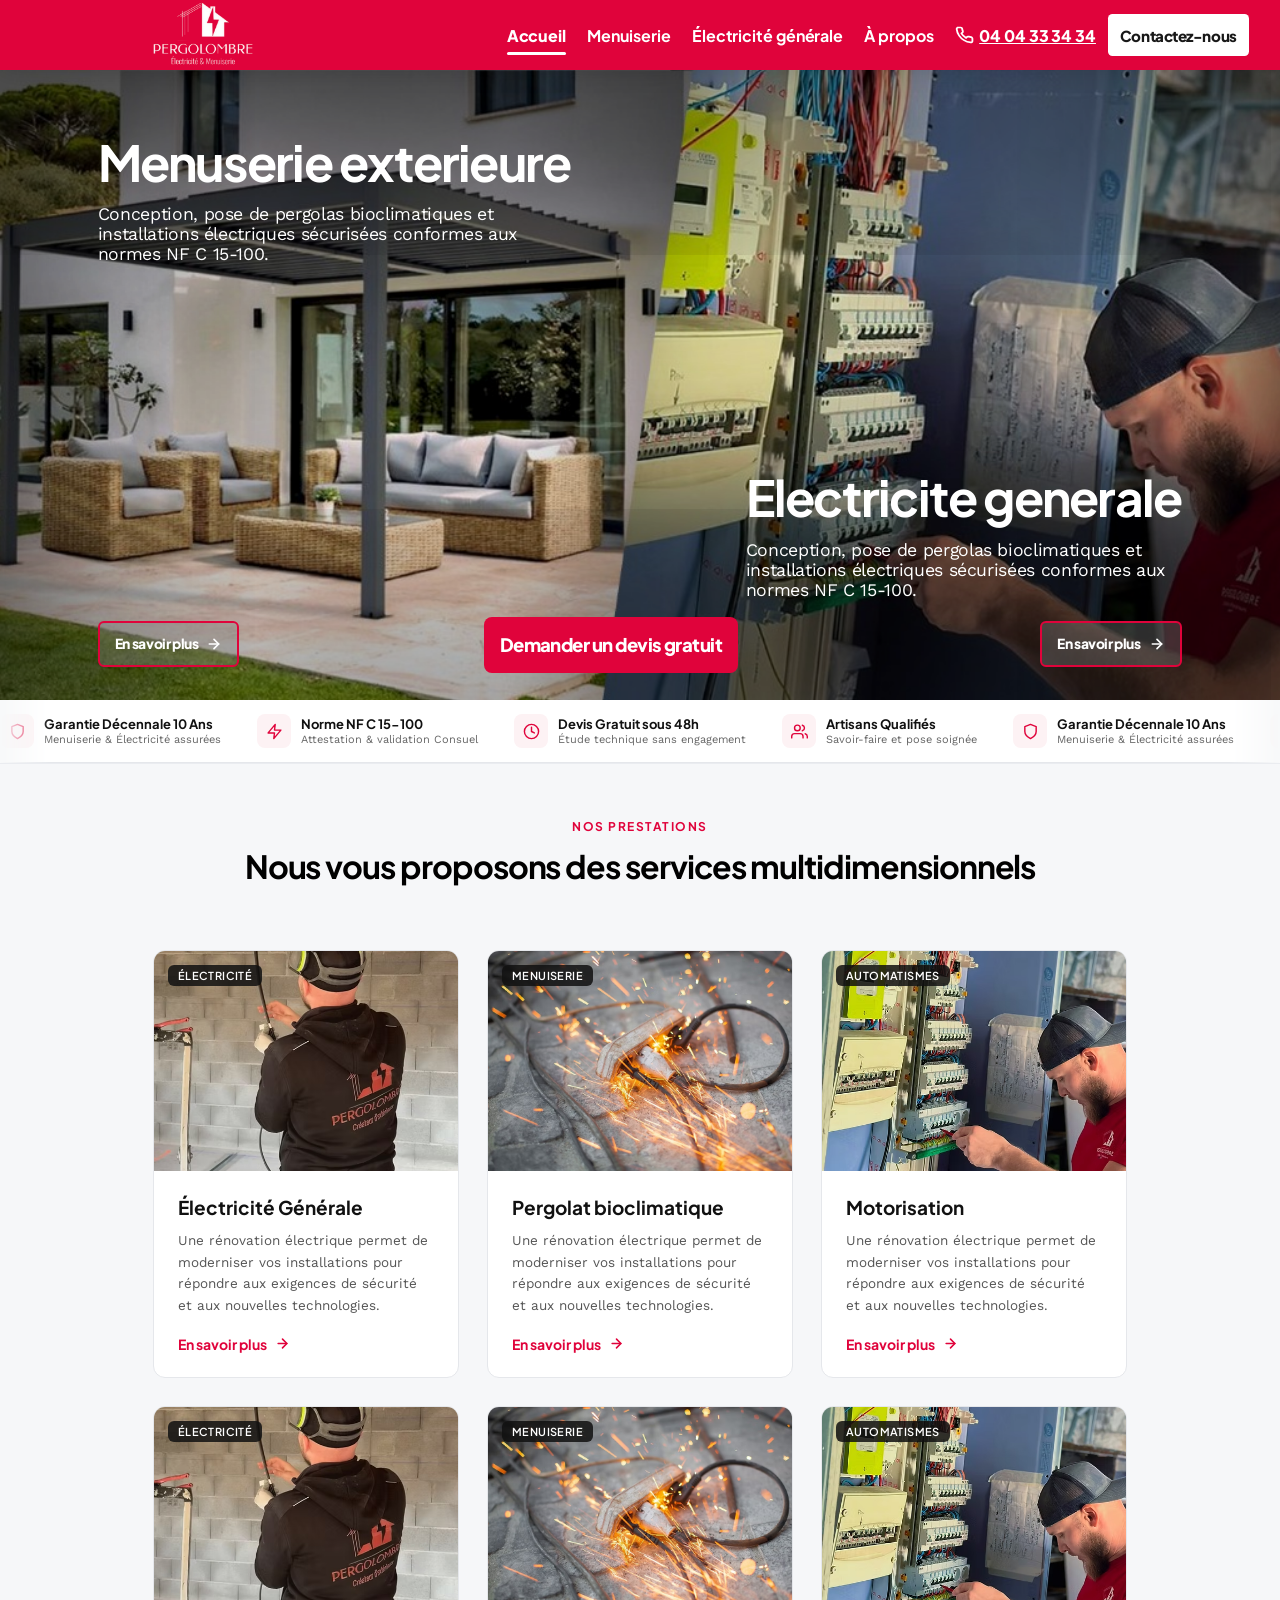
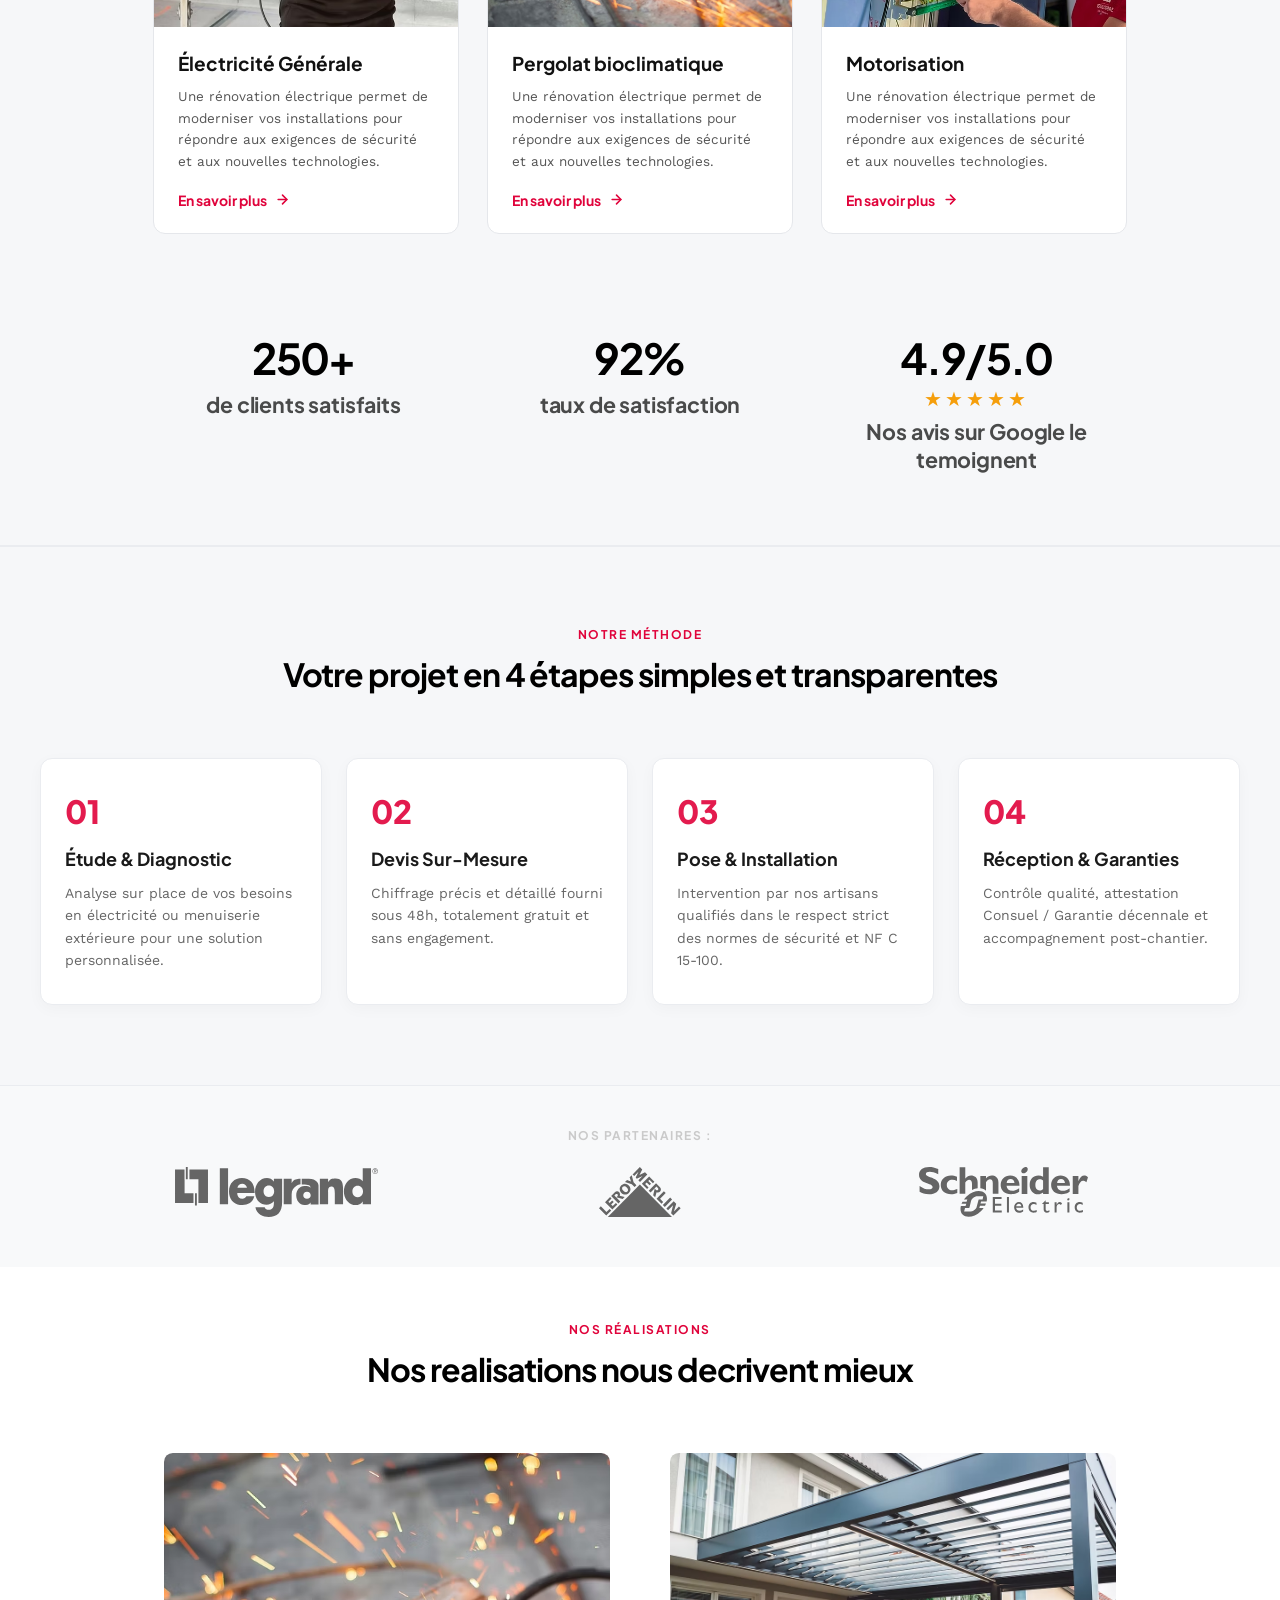
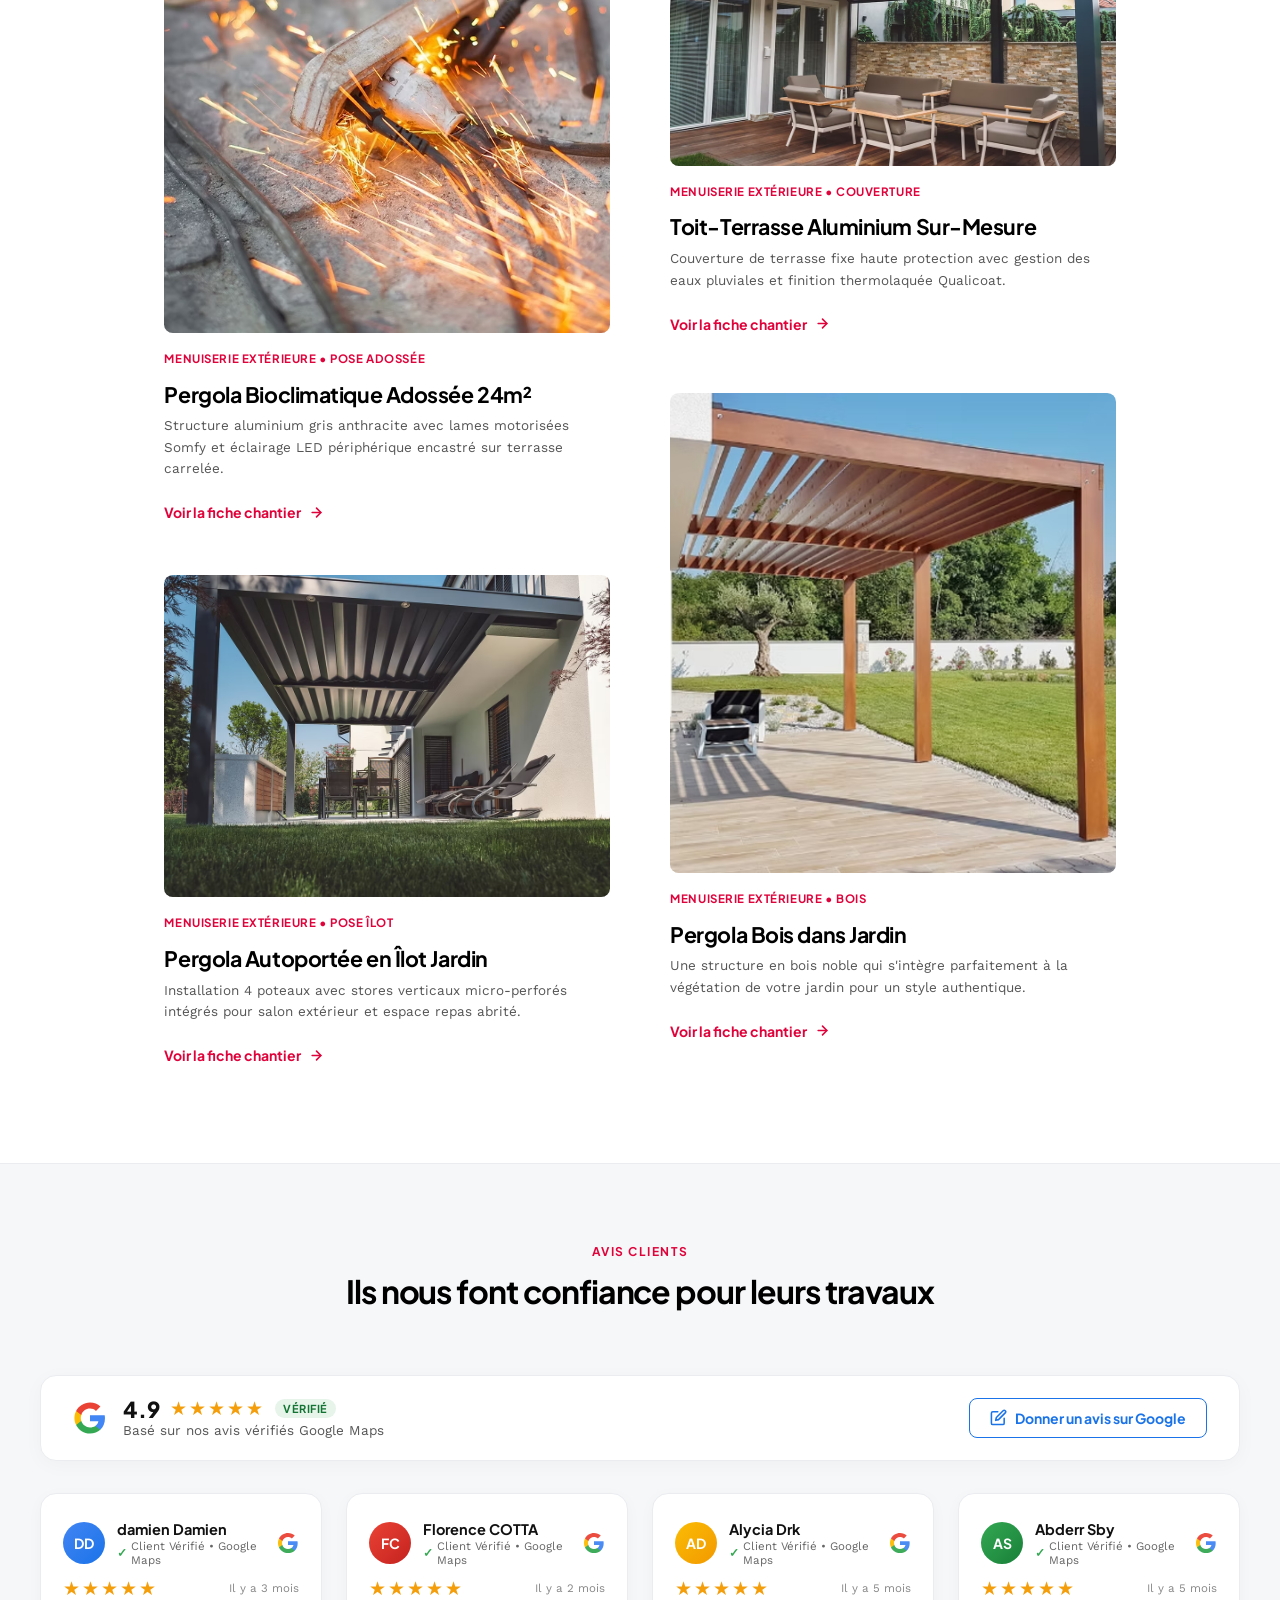
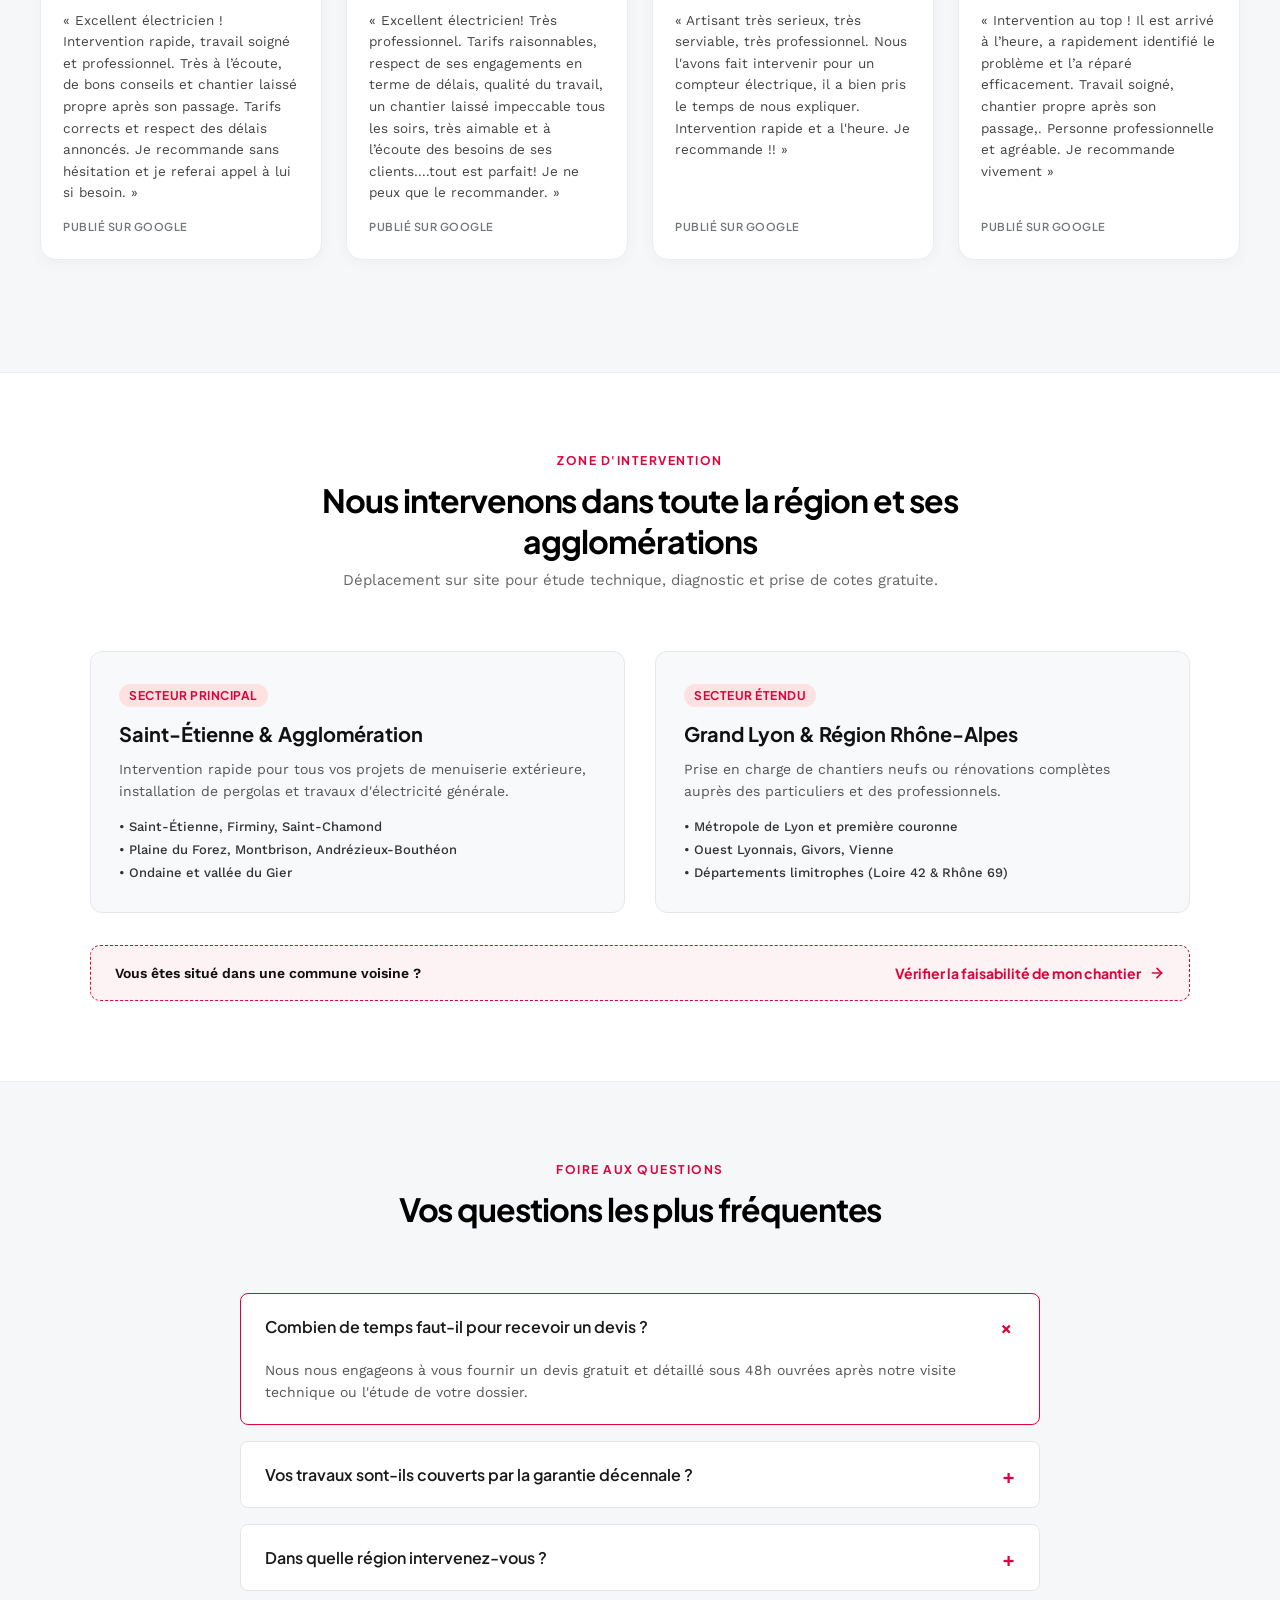
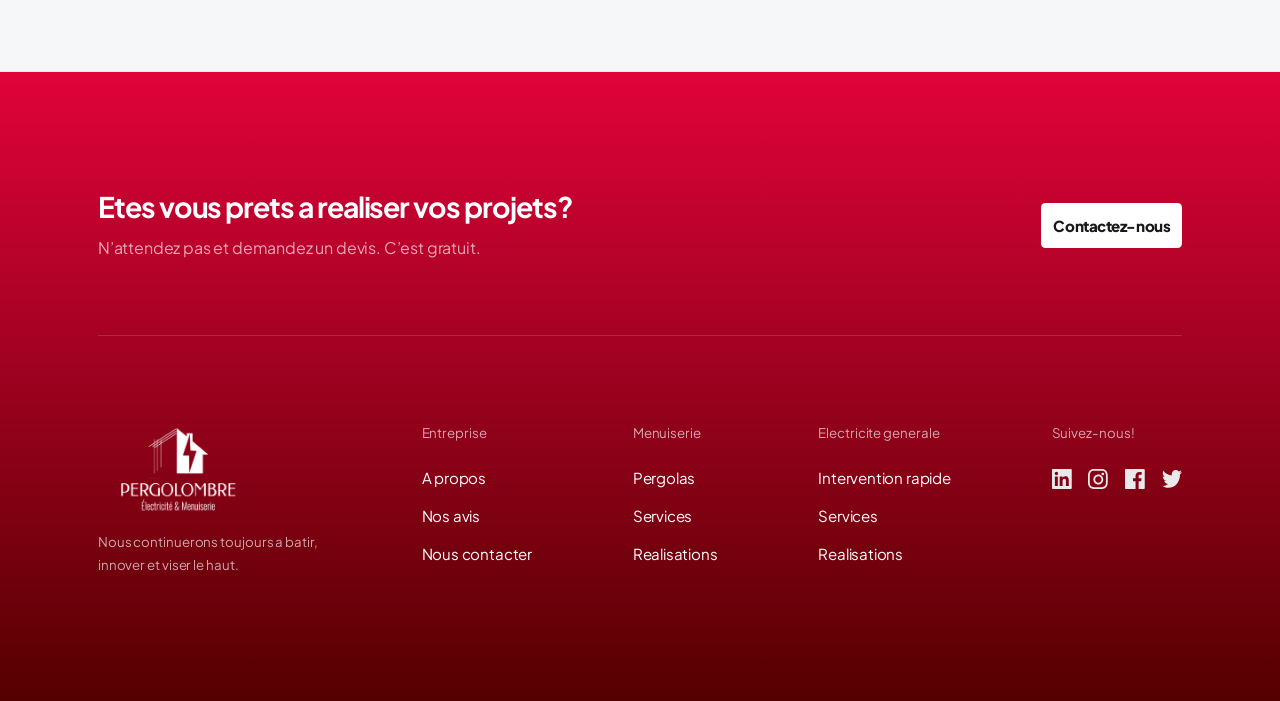
==== commit b66399c3: "Remove 'Voir plus' button from Nos réalisations section in index.html" ====
--- a/index.html
+++ b/index.html
@@ -733,16 +733,6 @@
 
             </div>
 
-            <!-- View More Link -->
-            <div class="works-more">
-                <a href="menuiserie.html#realisations" class="btn-more"><span>Voir plus</span><svg
-                        class="cta-arrow-icon" width="20" height="20" viewBox="0 0 24 24" fill="none"
-                        stroke="currentColor" stroke-width="2.5" stroke-linecap="round" stroke-linejoin="round"
-                        aria-hidden="true">
-                        <path d="M5 12h14" />
-                        <path d="m12 5 7 7-7 7" />
-                    </svg></a>
-            </div>
 
         </div>
     </section>
